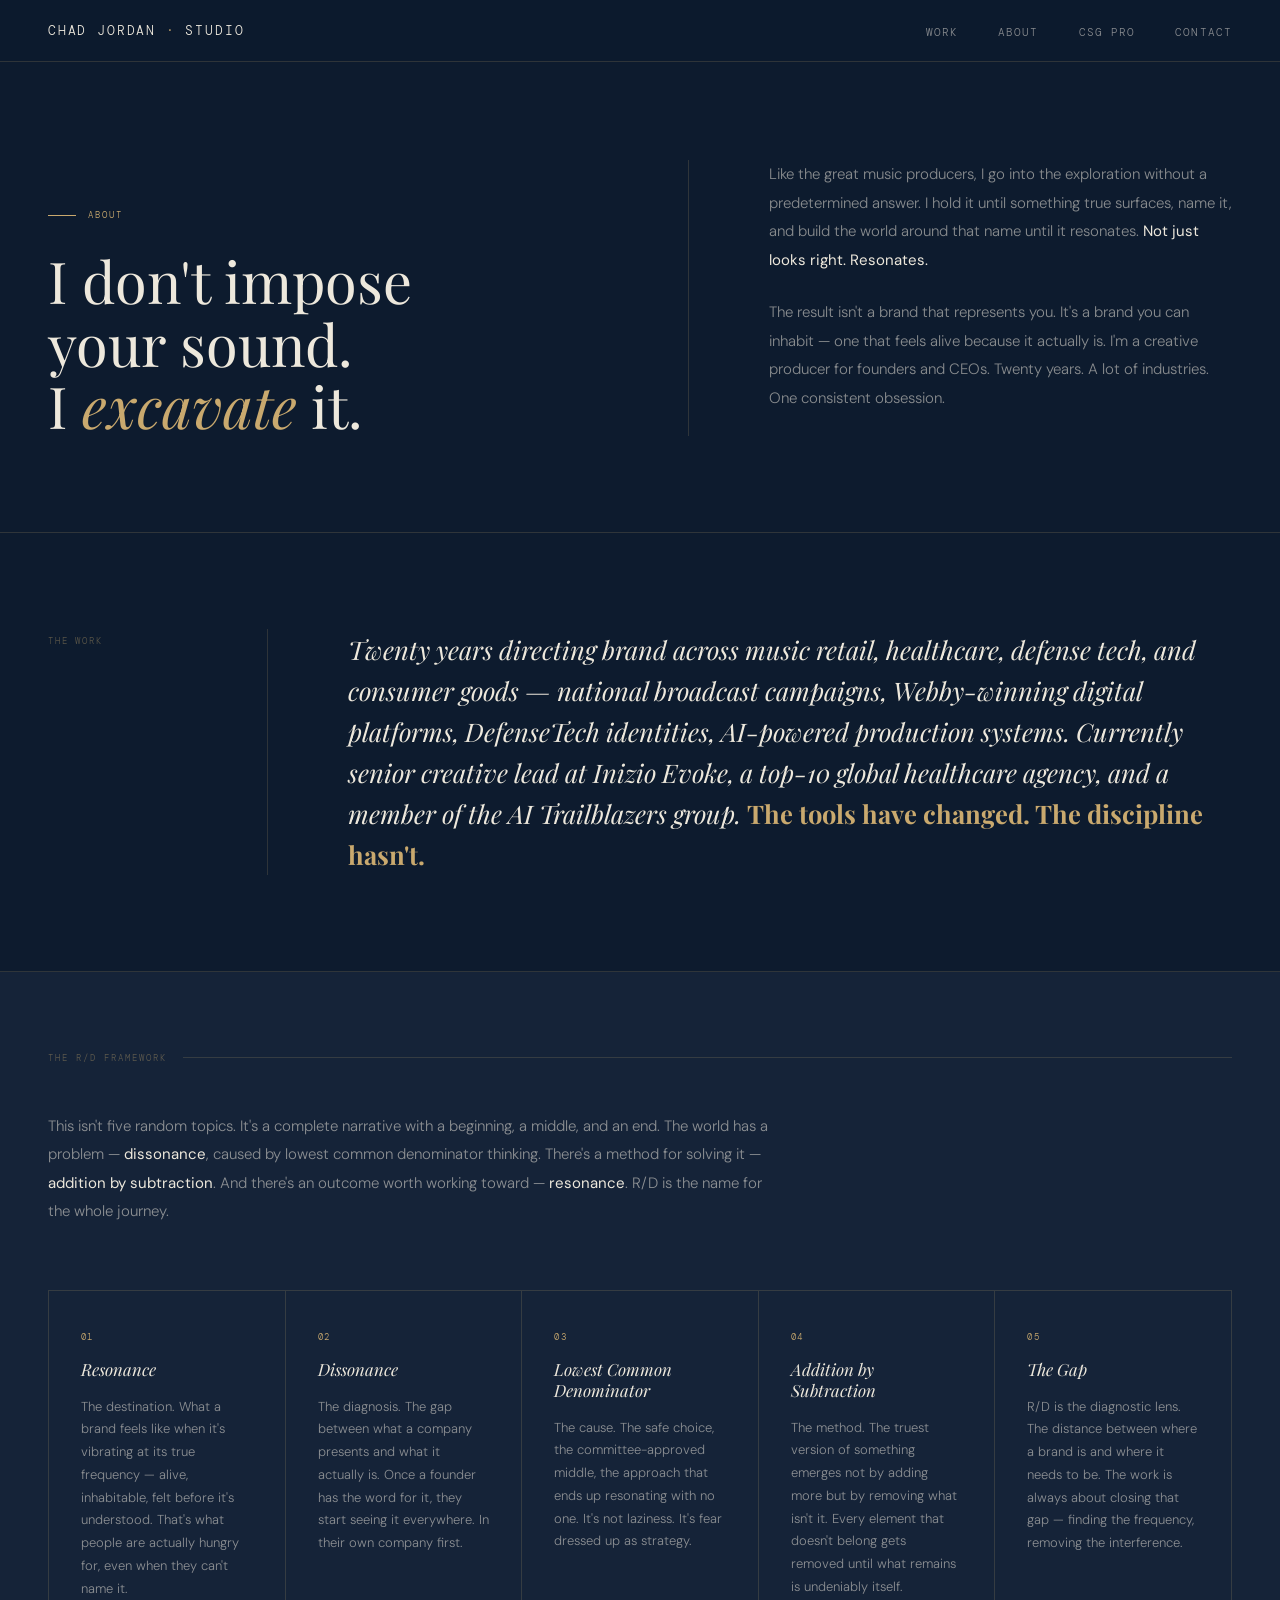
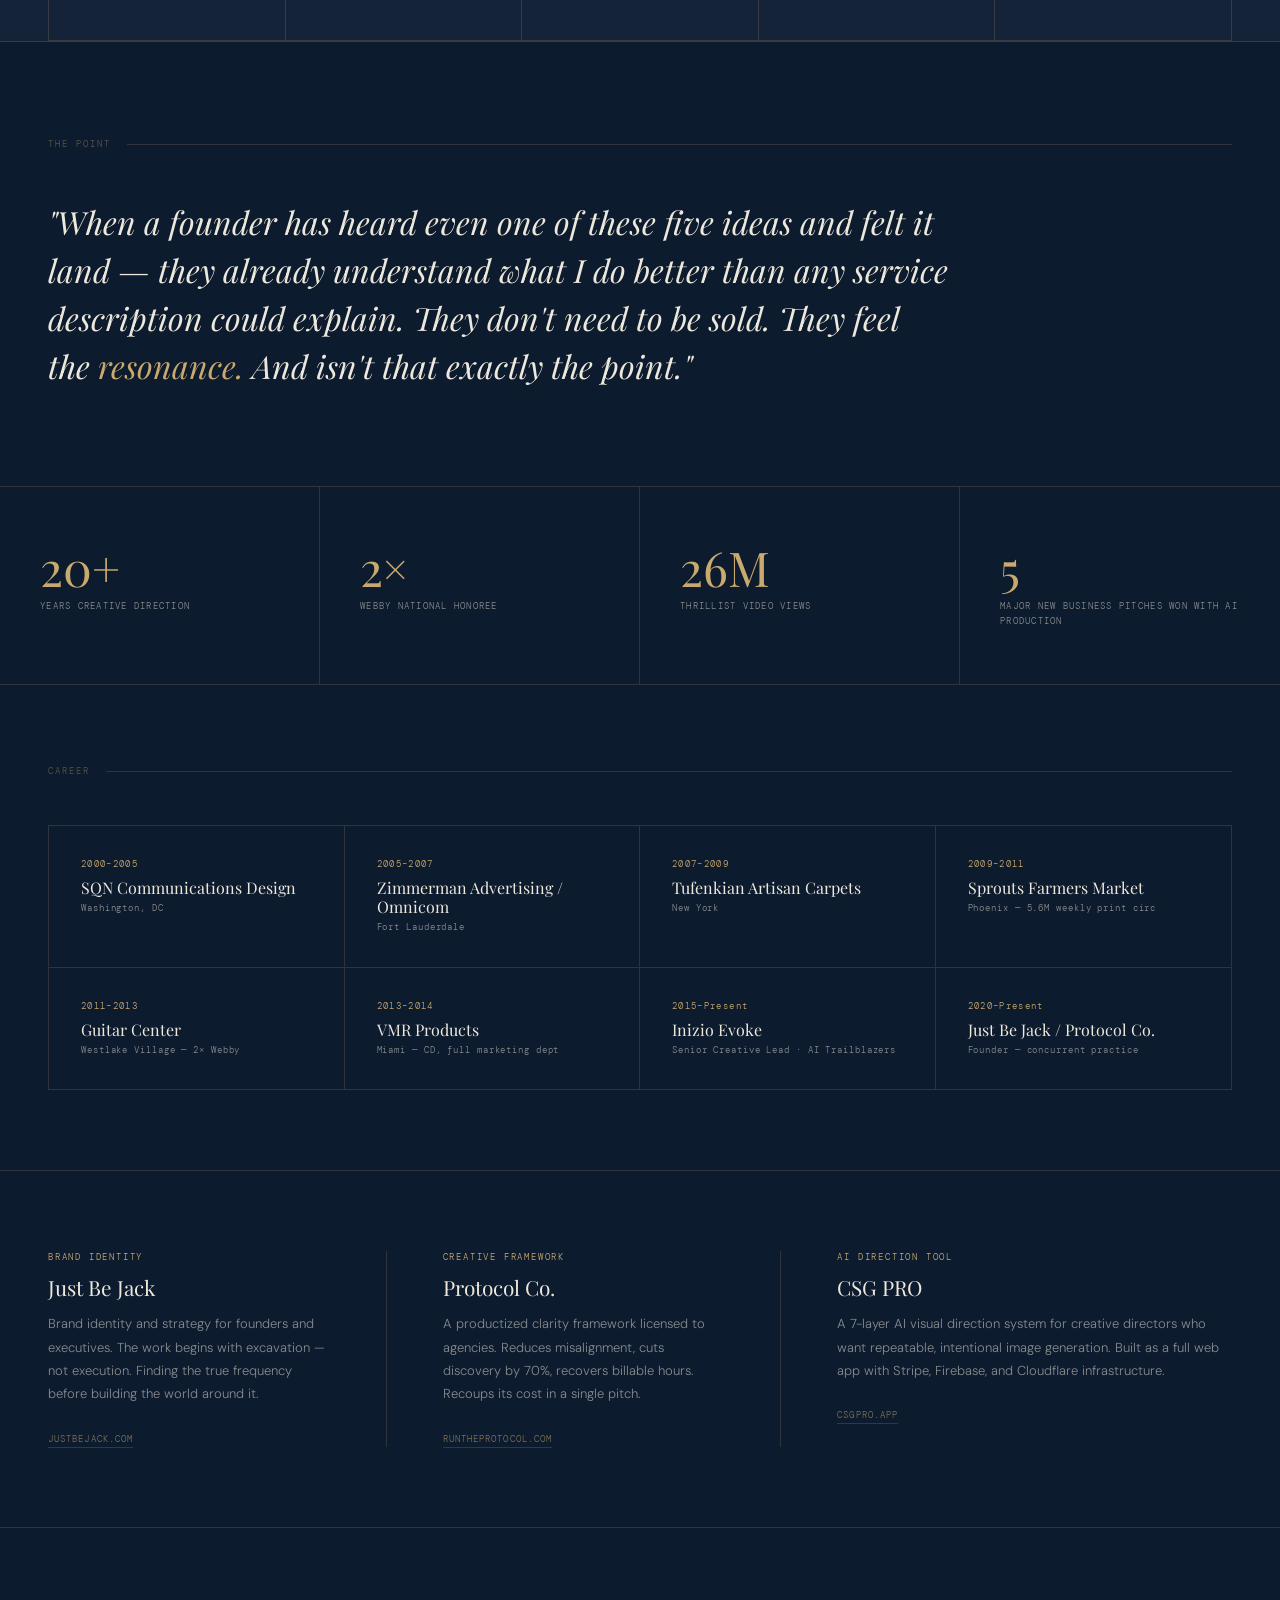
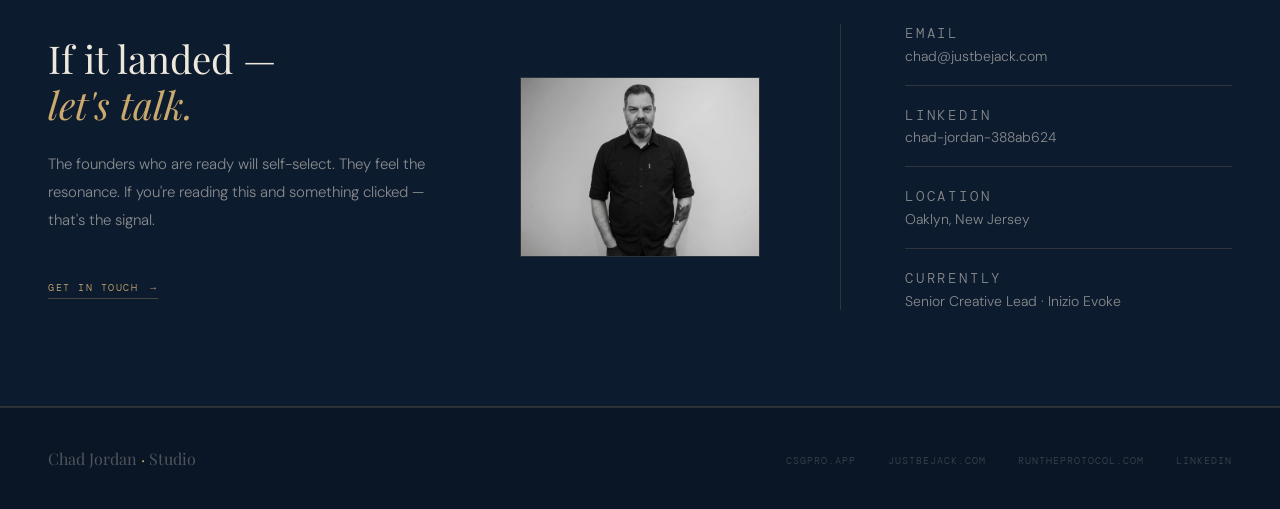
==== about.html @ 13cdea2d "Add portrait to About page contact section" ====
<!DOCTYPE html>
<html lang="en">
<head>
<meta charset="UTF-8">
<meta name="viewport" content="width=device-width, initial-scale=1.0">
<meta name="format-detection" content="telephone=no">
<title>About — Chad Jordan · Studio</title>
<meta name="description" content="Chad Jordan — Creative producer for founders and CEOs. The R/D Framework: Resonance, Dissonance, and the gap between what a brand is and how it shows up.">
<link rel="preconnect" href="https://fonts.googleapis.com">
<link href="https://fonts.googleapis.com/css2?family=Playfair+Display:ital,wght@0,400;0,700;1,400&family=DM+Mono:wght@300;400&family=DM+Sans:wght@300;400&display=swap" rel="stylesheet">
<link rel="stylesheet" href="style.css?v=6">
<style>

.ab-hero{padding:10rem 3rem 6rem;border-bottom:0.5px solid var(--gold-rule);display:grid;grid-template-columns:1fr 1fr;gap:6rem;align-items:end;}
.ab-hero-label{font-family:'DM Mono',monospace;font-size:9px;letter-spacing:0.22em;text-transform:uppercase;color:var(--gold);margin-bottom:1.75rem;display:flex;align-items:center;gap:0.75rem;}
.ab-hero-label::before{content:'';display:inline-block;width:28px;height:0.5px;background:var(--gold);}
.ab-hero h1{font-family:'Playfair Display',serif;font-size:clamp(2.6rem,4.5vw,4.5rem);font-weight:400;line-height:1.08;color:var(--white);}
.ab-hero h1 em{font-style:italic;color:var(--gold);}
.ab-hero-right{border-left:0.5px solid var(--gold-rule);padding-left:5rem;display:flex;flex-direction:column;justify-content:flex-end;}
.ab-hero-body{font-size:15px;line-height:1.9;color:var(--white-dim);margin-bottom:1.5rem;}
.ab-hero-body strong{color:var(--white);font-weight:400;}

.ab-producer{padding:6rem 3rem;border-bottom:0.5px solid var(--gold-rule);display:grid;grid-template-columns:220px 1fr;gap:5rem;align-items:start;}
.ab-producer-label{font-family:'DM Mono',monospace;font-size:9px;letter-spacing:0.2em;text-transform:uppercase;color:rgba(201,169,110,0.4);border-right:0.5px solid var(--gold-rule);padding-right:4rem;align-self:stretch;display:flex;align-items:flex-start;padding-top:0.4rem;}
.ab-producer-text{font-family:'Playfair Display',serif;font-size:clamp(1.3rem,2vw,1.75rem);font-weight:400;line-height:1.6;color:var(--white);font-style:italic;}
.ab-producer-text strong{font-style:normal;color:var(--gold);}

.ab-framework{padding:5rem 3rem 0;border-bottom:0.5px solid var(--gold-rule);background:var(--navy-mid);}
.ab-framework-header{display:flex;align-items:center;gap:1rem;margin-bottom:3rem;}
.ab-framework-label{font-family:'DM Mono',monospace;font-size:9px;letter-spacing:0.22em;text-transform:uppercase;color:rgba(201,169,110,0.4);}
.ab-framework-rule{flex:1;height:0.5px;background:var(--gold-rule);}
.ab-framework-intro{max-width:720px;margin-bottom:4rem;}
.ab-framework-intro p{font-size:15px;line-height:1.9;color:var(--white-dim);}
.ab-framework-intro p strong{color:var(--white);font-weight:400;}

.ab-pillars{display:grid;grid-template-columns:repeat(5,1fr);border-top:0.5px solid var(--gold-rule);border-left:0.5px solid var(--gold-rule);}
.ab-pillar{border-right:0.5px solid var(--gold-rule);border-bottom:0.5px solid var(--gold-rule);padding:2.5rem 2rem;}
.ab-pillar-num{font-family:'DM Mono',monospace;font-size:9px;letter-spacing:0.15em;color:var(--gold);margin-bottom:1rem;}
.ab-pillar-title{font-family:'Playfair Display',serif;font-size:1.05rem;font-weight:400;color:var(--white);line-height:1.25;margin-bottom:1rem;font-style:italic;}
.ab-pillar-body{font-size:13px;line-height:1.75;color:var(--white-dim);}

.ab-rd{padding:6rem 3rem;border-bottom:0.5px solid var(--gold-rule);}
.ab-rd-label{font-family:'DM Mono',monospace;font-size:9px;letter-spacing:0.22em;text-transform:uppercase;color:rgba(201,169,110,0.4);margin-bottom:3rem;display:flex;align-items:center;gap:1rem;}
.ab-rd-label::after{content:'';flex:1;height:0.5px;background:var(--gold-rule);}
.ab-rd-text{font-family:'Playfair Display',serif;font-size:clamp(1.5rem,2.5vw,2.2rem);font-weight:400;line-height:1.5;color:var(--white);max-width:900px;font-style:italic;}
.ab-rd-text em{color:var(--gold);}

.ab-numbers{display:grid;grid-template-columns:repeat(4,1fr);border-bottom:0.5px solid var(--gold-rule);}
.ab-number-item{padding:3.5rem 2.5rem;border-right:0.5px solid var(--gold-rule);}
.ab-number-item:last-child{border-right:none;}
.ab-number-num{font-family:'Playfair Display',serif;font-size:3rem;color:var(--gold);line-height:1;margin-bottom:0.5rem;}
.ab-number-label{font-family:'DM Mono',monospace;font-size:9px;letter-spacing:0.14em;text-transform:uppercase;color:var(--white-dim);line-height:1.6;}

.ab-career{padding:5rem 3rem;border-bottom:0.5px solid var(--gold-rule);}
.ab-career-label{font-family:'DM Mono',monospace;font-size:9px;letter-spacing:0.22em;text-transform:uppercase;color:rgba(201,169,110,0.4);margin-bottom:3rem;display:flex;align-items:center;gap:1rem;}
.ab-career-label::after{content:'';flex:1;height:0.5px;background:var(--gold-rule);}
.ab-entries{display:grid;grid-template-columns:repeat(4,1fr);border:0.5px solid var(--gold-rule);}
.ab-entry{padding:2rem;border-right:0.5px solid var(--gold-rule);border-bottom:0.5px solid var(--gold-rule);}
.ab-entry:nth-child(4n){border-right:none;}
.ab-entry:nth-last-child(-n+4){border-bottom:none;}
.ab-entry-year{font-family:'DM Mono',monospace;font-size:9px;letter-spacing:0.15em;color:var(--gold);margin-bottom:0.5rem;}
.ab-entry-company{font-family:'Playfair Display',serif;font-size:1rem;font-weight:400;color:var(--white);margin-bottom:0.3rem;line-height:1.2;}
.ab-entry-role{font-family:'DM Mono',monospace;font-size:9px;letter-spacing:0.1em;color:var(--white-dim);line-height:1.5;}

.ab-practice{padding:5rem 3rem;border-bottom:0.5px solid var(--gold-rule);display:grid;grid-template-columns:repeat(3,1fr);gap:0;}
.ab-practice-item{padding-right:3.5rem;border-right:0.5px solid var(--gold-rule);margin-right:3.5rem;}
.ab-practice-item:last-child{border-right:none;padding-right:0;margin-right:0;}
.ab-practice-eyebrow{font-family:'DM Mono',monospace;font-size:9px;letter-spacing:0.2em;text-transform:uppercase;color:var(--gold);margin-bottom:0.75rem;}
.ab-practice-name{font-family:'Playfair Display',serif;font-size:1.3rem;font-weight:400;color:var(--white);margin-bottom:0.75rem;line-height:1.2;}
.ab-practice-desc{font-size:13px;line-height:1.8;color:var(--white-dim);margin-bottom:1.25rem;}
.ab-practice-link{font-family:'DM Mono',monospace;font-size:9px;letter-spacing:0.12em;text-transform:uppercase;color:rgba(201,169,110,0.6);text-decoration:none;border-bottom:0.5px solid rgba(201,169,110,0.2);padding-bottom:2px;transition:color 0.2s,border-color 0.2s;}
.ab-practice-link:hover{color:var(--gold);border-color:var(--gold);}

.ab-contact{padding:6rem 3rem;border-bottom:0.5px solid var(--gold-rule);display:grid;grid-template-columns:1fr auto 1fr;gap:5rem;align-items:center;}
.ab-contact h2{font-family:'Playfair Display',serif;font-size:clamp(1.8rem,3vw,2.8rem);font-weight:400;color:var(--white);line-height:1.2;margin-bottom:1.5rem;}
.ab-contact h2 em{font-style:italic;color:var(--gold);}
.ab-contact p{font-size:15px;line-height:1.85;color:var(--white-dim);margin-bottom:2.5rem;}
.ab-portrait{width:240px;flex-shrink:0;}
.ab-portrait img{width:100%;display:block;filter:brightness(0.9) saturate(0.8);border:0.5px solid var(--gold-rule);}
.ab-contact-links{display:flex;flex-direction:column;gap:0;border-left:0.5px solid var(--gold-rule);padding-left:4rem;}
.ab-contact-row{display:flex;flex-direction:column;gap:0.3rem;padding:1.25rem 0;border-bottom:0.5px solid var(--gold-rule);}
.ab-contact-row:first-child{padding-top:0;}
.ab-contact-row:last-child{border-bottom:none;padding-bottom:0;}
.ab-contact-row-label{font-family:'DM Mono',monospace;font-size:9px;letter-spacing:0.2em;text-transform:uppercase;color:rgba(201,169,110,0.4);}
.ab-contact-row a,.ab-contact-row span{font-size:14px;color:var(--white-dim);text-decoration:none;transition:color 0.2s;}
.ab-contact-row a:hover{color:var(--gold);}

@media(max-width:900px){
  .ab-hero{grid-template-columns:1fr;gap:3rem;padding:8rem 1.5rem 4rem;}
  .ab-hero-right{border-left:none;padding-left:0;border-top:0.5px solid var(--gold-rule);padding-top:2.5rem;}
  .ab-producer{grid-template-columns:1fr;gap:2rem;padding:4rem 1.5rem;}
  .ab-producer-label{border-right:none;padding-right:0;align-self:auto;}
  .ab-framework{padding:4rem 1.5rem 0;}
  .ab-pillars{grid-template-columns:1fr 1fr;}
  .ab-pillar:nth-child(2n){border-right:none;}
  .ab-rd{padding:4rem 1.5rem;}
  .ab-numbers{grid-template-columns:1fr 1fr;}
  .ab-number-item:nth-child(2){border-right:none;}
  .ab-number-item{padding:2.5rem 1.5rem;}
  .ab-career{padding:4rem 1.5rem;}
  .ab-entries{grid-template-columns:1fr 1fr;}
  .ab-entry:nth-child(4n){border-right:0.5px solid var(--gold-rule);}
  .ab-entry:nth-child(2n){border-right:none;}
  .ab-entry:nth-last-child(-n+4){border-bottom:0.5px solid var(--gold-rule);}
  .ab-entry:nth-last-child(-n+2){border-bottom:none;}
  .ab-practice{grid-template-columns:1fr;padding:4rem 1.5rem;}
  .ab-practice-item{border-right:none;padding-right:0;margin-right:0;padding-bottom:2.5rem;margin-bottom:2.5rem;border-bottom:0.5px solid var(--gold-rule);}
  .ab-practice-item:last-child{border-bottom:none;padding-bottom:0;margin-bottom:0;}
  .ab-contact{grid-template-columns:1fr;gap:3rem;padding:4rem 1.5rem;}
  .ab-portrait{width:160px;margin:0 auto;}
  .ab-contact-links{border-left:none;padding-left:0;border-top:0.5px solid var(--gold-rule);padding-top:2rem;}
}

</style>
</head>
<body>

<nav>
  <a href="index.html" class="logo">Chad Jordan <span>·</span> Studio</a>
  <ul class="nav-links">
    <li><a href="index.html#work">Work</a></li>
    <li><a href="about.html">About</a></li>
    <li><a href="csgpro.html">CSG Pro</a></li>
    <li><a href="mailto:chad@justbejack.com">Contact</a></li>
  </ul>
  <button class="nav-toggle" id="nav-toggle" aria-label="Menu">
    <span></span><span></span><span></span>
  </button>
</nav>

<div class="nav-overlay" id="nav-overlay">
  <button class="nav-overlay-x" id="nav-overlay-x" aria-label="Close menu">✕</button>
  <ul class="nav-overlay-links">
    <li><a href="index.html#work">Work</a></li>
    <li><a href="about.html">About</a></li>
    <li><a href="csgpro.html">CSG Pro</a></li>
    <li><a href="mailto:chad@justbejack.com">Contact</a></li>
  </ul>
</div>

<!-- HERO -->
<section class="ab-hero reveal">
  <div>
    <div class="ab-hero-label">About</div>
    <h1>I don't impose<br>your sound.<br>I <em>excavate</em> it.</h1>
  </div>
  <div class="ab-hero-right">
    <p class="ab-hero-body">Like the great music producers, I go into the exploration without a predetermined answer. I hold it until something true surfaces, name it, and build the world around that name until it resonates. <strong>Not just looks right. Resonates.</strong></p>
    <p class="ab-hero-body">The result isn't a brand that represents you. It's a brand you can inhabit — one that feels alive because it actually is. I'm a creative producer for founders and CEOs. Twenty years. A lot of industries. One consistent obsession.</p>
  </div>
</section>

<!-- PRODUCER STATEMENT -->
<section class="ab-producer reveal">
  <div class="ab-producer-label">The Work</div>
  <p class="ab-producer-text">
    Twenty years directing brand across music retail, healthcare, defense tech, and consumer goods — national broadcast campaigns, Webby-winning digital platforms, DefenseTech identities, AI-powered production systems. Currently senior creative lead at Inizio Evoke, a top-10 global healthcare agency, and a member of the AI Trailblazers group. <strong>The tools have changed. The discipline hasn't.</strong>
  </p>
</section>

<!-- R/D FRAMEWORK -->
<section class="ab-framework reveal">
  <div class="ab-framework-header">
    <span class="ab-framework-label">The R/D Framework</span>
    <div class="ab-framework-rule"></div>
  </div>
  <div class="ab-framework-intro">
    <p>This isn't five random topics. It's a complete narrative with a beginning, a middle, and an end. The world has a problem — <strong>dissonance</strong>, caused by lowest common denominator thinking. There's a method for solving it — <strong>addition by subtraction</strong>. And there's an outcome worth working toward — <strong>resonance</strong>. R/D is the name for the whole journey.</p>
  </div>
  <div class="ab-pillars">
    <div class="ab-pillar">
      <div class="ab-pillar-num">01</div>
      <div class="ab-pillar-title">Resonance</div>
      <div class="ab-pillar-body">The destination. What a brand feels like when it's vibrating at its true frequency — alive, inhabitable, felt before it's understood. That's what people are actually hungry for, even when they can't name it.</div>
    </div>
    <div class="ab-pillar">
      <div class="ab-pillar-num">02</div>
      <div class="ab-pillar-title">Dissonance</div>
      <div class="ab-pillar-body">The diagnosis. The gap between what a company presents and what it actually is. Once a founder has the word for it, they start seeing it everywhere. In their own company first.</div>
    </div>
    <div class="ab-pillar">
      <div class="ab-pillar-num">03</div>
      <div class="ab-pillar-title">Lowest Common Denominator</div>
      <div class="ab-pillar-body">The cause. The safe choice, the committee-approved middle, the approach that ends up resonating with no one. It's not laziness. It's fear dressed up as strategy.</div>
    </div>
    <div class="ab-pillar">
      <div class="ab-pillar-num">04</div>
      <div class="ab-pillar-title">Addition by Subtraction</div>
      <div class="ab-pillar-body">The method. The truest version of something emerges not by adding more but by removing what isn't it. Every element that doesn't belong gets removed until what remains is undeniably itself.</div>
    </div>
    <div class="ab-pillar">
      <div class="ab-pillar-num">05</div>
      <div class="ab-pillar-title">The Gap</div>
      <div class="ab-pillar-body">R/D is the diagnostic lens. The distance between where a brand is and where it needs to be. The work is always about closing that gap — finding the frequency, removing the interference.</div>
    </div>
  </div>
</section>

<!-- R/D CLOSING STATEMENT -->
<section class="ab-rd reveal">
  <div class="ab-rd-label">The Point</div>
  <p class="ab-rd-text">"When a founder has heard even one of these five ideas and felt it land — they already understand what I do better than any service description could explain. They don't need to be sold. They feel the <em>resonance.</em> And isn't that exactly the point."</p>
</section>

<!-- NUMBERS -->
<div class="ab-numbers">
  <div class="ab-number-item reveal">
    <div class="ab-number-num">20+</div>
    <div class="ab-number-label">Years Creative Direction</div>
  </div>
  <div class="ab-number-item reveal">
    <div class="ab-number-num">2×</div>
    <div class="ab-number-label">Webby National Honoree</div>
  </div>
  <div class="ab-number-item reveal">
    <div class="ab-number-num">26M</div>
    <div class="ab-number-label">Thrillist Video Views</div>
  </div>
  <div class="ab-number-item reveal">
    <div class="ab-number-num">5</div>
    <div class="ab-number-label">Major New Business Pitches Won with AI Production</div>
  </div>
</div>

<!-- CAREER TIMELINE -->
<section class="ab-career reveal">
  <div class="ab-career-label">Career</div>
  <div class="ab-entries">
    <div class="ab-entry">
      <div class="ab-entry-year">2000–2005</div>
      <div class="ab-entry-company">SQN Communications Design</div>
      <div class="ab-entry-role">Washington, DC</div>
    </div>
    <div class="ab-entry">
      <div class="ab-entry-year">2005–2007</div>
      <div class="ab-entry-company">Zimmerman Advertising / Omnicom</div>
      <div class="ab-entry-role">Fort Lauderdale</div>
    </div>
    <div class="ab-entry">
      <div class="ab-entry-year">2007–2009</div>
      <div class="ab-entry-company">Tufenkian Artisan Carpets</div>
      <div class="ab-entry-role">New York</div>
    </div>
    <div class="ab-entry">
      <div class="ab-entry-year">2009–2011</div>
      <div class="ab-entry-company">Sprouts Farmers Market</div>
      <div class="ab-entry-role">Phoenix — 5.6M weekly print circ</div>
    </div>
    <div class="ab-entry">
      <div class="ab-entry-year">2011–2013</div>
      <div class="ab-entry-company">Guitar Center</div>
      <div class="ab-entry-role">Westlake Village — 2× Webby</div>
    </div>
    <div class="ab-entry">
      <div class="ab-entry-year">2013–2014</div>
      <div class="ab-entry-company">VMR Products</div>
      <div class="ab-entry-role">Miami — CD, full marketing dept</div>
    </div>
    <div class="ab-entry">
      <div class="ab-entry-year">2015–Present</div>
      <div class="ab-entry-company">Inizio Evoke</div>
      <div class="ab-entry-role">Senior Creative Lead · AI Trailblazers</div>
    </div>
    <div class="ab-entry">
      <div class="ab-entry-year">2020–Present</div>
      <div class="ab-entry-company">Just Be Jack / Protocol Co.</div>
      <div class="ab-entry-role">Founder — concurrent practice</div>
    </div>
  </div>
</section>

<!-- INDEPENDENT PRACTICE -->
<section class="ab-practice reveal">
  <div class="ab-practice-item">
    <div class="ab-practice-eyebrow">Brand Identity</div>
    <div class="ab-practice-name">Just Be Jack</div>
    <div class="ab-practice-desc">Brand identity and strategy for founders and executives. The work begins with excavation — not execution. Finding the true frequency before building the world around it.</div>
    <a href="https://justbejack.com" target="_blank" class="ab-practice-link">justbejack.com</a>
  </div>
  <div class="ab-practice-item">
    <div class="ab-practice-eyebrow">Creative Framework</div>
    <div class="ab-practice-name">Protocol Co.</div>
    <div class="ab-practice-desc">A productized clarity framework licensed to agencies. Reduces misalignment, cuts discovery by 70%, recovers billable hours. Recoups its cost in a single pitch.</div>
    <a href="https://runtheprotocol.com" target="_blank" class="ab-practice-link">runtheprotocol.com</a>
  </div>
  <div class="ab-practice-item">
    <div class="ab-practice-eyebrow">AI Direction Tool</div>
    <div class="ab-practice-name">CSG PRO</div>
    <div class="ab-practice-desc">A 7-layer AI visual direction system for creative directors who want repeatable, intentional image generation. Built as a full web app with Stripe, Firebase, and Cloudflare infrastructure.</div>
    <a href="https://csgpro.app" target="_blank" class="ab-practice-link">csgpro.app</a>
  </div>
</section>

<!-- CONTACT -->
<section class="ab-contact reveal">
  <div>
    <h2>If it landed —<br><em>let's talk.</em></h2>
    <p>The founders who are ready will self-select. They feel the resonance. If you're reading this and something clicked — that's the signal.</p>
    <a href="mailto:chad@justbejack.com" class="cta-link">Get in touch</a>
  </div>
  <div class="ab-portrait">
    <img src="images/chad_portrait.png" alt="Chad Jordan — Creative Director">
  </div>
  <div class="ab-contact-links">
    <div class="ab-contact-row">
      <span class="ab-contact-row-label">Email</span>
      <a href="mailto:chad@justbejack.com">chad@justbejack.com</a>
    </div>
    <div class="ab-contact-row">
      <span class="ab-contact-row-label">LinkedIn</span>
      <a href="https://linkedin.com/in/chad-jordan-388ab624" target="_blank">chad-jordan-388ab624</a>
    </div>
    <div class="ab-contact-row">
      <span class="ab-contact-row-label">Location</span>
      <span>Oaklyn, New Jersey</span>
    </div>
    <div class="ab-contact-row">
      <span class="ab-contact-row-label">Currently</span>
      <span>Senior Creative Lead · Inizio Evoke</span>
    </div>
  </div>
</section>

<footer>
  <span class="footer-name">Chad Jordan <span>·</span> Studio</span>
  <ul class="footer-links">
    <li><a href="https://csgpro.app" target="_blank">csgpro.app</a></li>
    <li><a href="https://justbejack.com" target="_blank">justbejack.com</a></li>
    <li><a href="https://runtheprotocol.com" target="_blank">runtheprotocol.com</a></li>
    <li><a href="https://linkedin.com/in/chad-jordan-388ab624" target="_blank">LinkedIn</a></li>
  </ul>
</footer>

<script>
const navToggle = document.getElementById("nav-toggle");
const navOverlay = document.getElementById("nav-overlay");
const navOverlayX = document.getElementById("nav-overlay-x");
function closeNav(){
  navToggle.classList.remove("open");
  navOverlay.classList.remove("open");
}
function openNav(){
  navToggle.classList.add("open");
  navOverlay.classList.add("open");
}
if(navToggle){
  navToggle.addEventListener("click", function(){
    navOverlay.classList.contains("open") ? closeNav() : openNav();
  });
}
if(navOverlayX){
  navOverlayX.addEventListener("click", closeNav);
}
if(navOverlay){
  navOverlay.querySelectorAll("a").forEach(function(link){
    link.addEventListener("click", closeNav);
  });
}
const observer = new IntersectionObserver((entries) => {
  entries.forEach(e => {
    if(e.isIntersecting){e.target.classList.add('visible');observer.unobserve(e.target);}
  });
},{threshold:0.08});
document.querySelectorAll('.reveal').forEach(el => observer.observe(el));
</script>
</body>
</html>
---- style.css ----
*{margin:0;padding:0;box-sizing:border-box;}

:root{
  --navy:#0d1b2e;
  --navy-mid:#152338;
  --navy-light:#1e2f45;
  --gold:#c9a96e;
  --gold-dim:rgba(201,169,110,0.4);
  --gold-rule:rgba(201,169,110,0.18);
  --white:#ede8dc;
  --white-dim:rgba(237,232,220,0.55);
  --white-faint:rgba(237,232,220,0.12);
}

html{scroll-behavior:smooth;}
body{
  background:var(--navy);
  color:var(--white);
  font-family:'DM Sans',sans-serif;
  font-weight:300;
  overflow-x:hidden;
}

/* NAV */
nav{
  position:fixed;
  top:0;left:0;right:0;
  z-index:150;
  display:flex;
  justify-content:space-between;
  align-items:center;
  padding:1.25rem 3rem;
  border-bottom:0.5px solid var(--gold-rule);
  background:rgba(13,27,46,0.96);
  backdrop-filter:blur(12px);
}
.logo{
  font-family:'DM Mono',monospace;
  font-size:13px;
  font-weight:300;
  letter-spacing:0.14em;
  text-transform:uppercase;
  color:var(--white);
  text-decoration:none;
}
.logo span{color:var(--gold);}
.nav-links{display:flex;gap:2.5rem;list-style:none;}
.nav-links a{
  font-family:'DM Mono',monospace;
  font-size:11px;
  letter-spacing:0.1em;
  text-transform:uppercase;
  color:var(--white-dim);
  text-decoration:none;
  transition:color 0.2s;
}
.nav-links a:hover{color:var(--gold);}

/* NAV OVERLAY — sits outside nav, full screen */
.nav-overlay{
  display:none;
  position:fixed;
  top:0;left:0;right:0;bottom:0;
  background:#0d1b2e;
  z-index:500;
  flex-direction:column;
  align-items:center;
  justify-content:center;
}
.nav-overlay.open{display:flex;}
.nav-overlay-links{
  list-style:none;
  display:flex;
  flex-direction:column;
  align-items:center;
  gap:2.5rem;
  padding:0;margin:0;
}
.nav-overlay-links a{
  font-family:'Playfair Display',serif;
  font-size:2.2rem;
  font-weight:400;
  color:var(--white);
  text-decoration:none;
  letter-spacing:0.02em;
  transition:color 0.2s;
}
.nav-overlay-links a:hover{color:var(--gold);}

/* HAMBURGER */
.nav-toggle{
  display:none;
  flex-direction:column;
  justify-content:center;
  gap:5px;
  background:none;
  border:none;
  cursor:pointer;
  padding:6px;
  z-index:600;
  position:relative;
}
.nav-toggle span{
  display:block;
  width:22px;
  height:1.5px;
  background:var(--white);
  transition:transform 0.3s ease,opacity 0.3s ease;
  border-radius:1px;
}
.nav-toggle.open span{background:var(--white);}
.nav-toggle.open span:nth-child(1){transform:translateY(6px) rotate(45deg);}
.nav-toggle.open span:nth-child(2){opacity:0;}
.nav-toggle.open span:nth-child(3){transform:translateY(-6px) rotate(-45deg);}

/* Close button inside overlay */
.nav-overlay-x{
  position:absolute;
  top:1.25rem;right:1.5rem;
  background:none;border:none;
  font-size:1.2rem;
  color:var(--white-dim);
  cursor:pointer;
  padding:8px;
  line-height:1;
  transition:color 0.2s;
}
.nav-overlay-x:hover{color:var(--gold);}

/* HERO */
.hero{
  position:relative;
  min-height:100vh;
  display:flex;
  flex-direction:column;
  justify-content:flex-end;
  border-bottom:0.5px solid var(--gold-rule);
  overflow:hidden;
}
.hero-image-wrap{
  position:absolute;
  inset:0;
  z-index:0;
}
.hero-image{
  width:100%;
  height:100%;
  object-fit:cover;
  object-position:center center;
  filter:brightness(0.45) saturate(0.8);
}
.hero-image-overlay{
  position:absolute;
  inset:0;
  background:linear-gradient(
    to bottom,
    rgba(13,27,46,0.3) 0%,
    rgba(13,27,46,0.1) 30%,
    rgba(13,27,46,0.6) 65%,
    rgba(13,27,46,0.97) 100%
  );
}
.hero-content{
  position:relative;
  z-index:1;
  padding:0 3rem 5rem;
  max-width:1000px;
}
.hero-label{
  font-family:'DM Mono',monospace;
  font-size:10px;
  letter-spacing:0.22em;
  text-transform:uppercase;
  color:var(--gold);
  margin-bottom:1.75rem;
  display:flex;
  align-items:center;
  gap:0.75rem;
  opacity:0;
  animation:fadeUp 0.8s ease 0.3s forwards;
}
.hero-label::before{
  content:'';
  display:inline-block;
  width:28px;
  height:0.5px;
  background:var(--gold);
}
.hero-headline{
  font-family:'Playfair Display',serif;
  font-size:clamp(2.6rem,4.5vw,4.5rem);
  font-weight:400;
  line-height:1.1;
  color:var(--white);
  margin-bottom:1.5rem;
  max-width:820px;
  opacity:0;
  animation:fadeUp 0.8s ease 0.5s forwards;
}
.hero-headline em{font-style:italic;color:var(--gold);}
.hero-body{
  font-size:15px;
  line-height:1.85;
  color:var(--white-dim);
  max-width:480px;
  margin-bottom:3rem;
  opacity:0;
  animation:fadeUp 0.8s ease 0.7s forwards;
}
.hero-meta{
  display:flex;
  gap:0;
  border-top:0.5px solid var(--gold-rule);
  padding-top:1.75rem;
  opacity:0;
  animation:fadeUp 0.8s ease 0.9s forwards;
}
.meta-item{
  display:flex;
  flex-direction:column;
  gap:0.4rem;
  padding-right:2.5rem;
  margin-right:2.5rem;
  border-right:0.5px solid var(--gold-rule);
}
.meta-item:last-child{border-right:none;margin-right:0;padding-right:0;}
.meta-label{
  font-family:'DM Mono',monospace;
  font-size:9px;
  letter-spacing:0.2em;
  text-transform:uppercase;
  color:rgba(201,169,110,0.5);
}
.meta-value{font-size:13px;color:var(--white-dim);}

/* SCROLL HINT */
.scroll-hint{
  position:absolute;
  bottom:2rem;
  right:3rem;
  z-index:1;
  font-family:'DM Mono',monospace;
  font-size:9px;
  letter-spacing:0.18em;
  text-transform:uppercase;
  color:rgba(201,169,110,0.35);
  display:flex;
  flex-direction:column;
  align-items:center;
  gap:0.5rem;
  animation:fadeUp 0.8s ease 1.2s both;
}
.scroll-hint::after{
  content:'';
  display:block;
  width:1px;
  height:36px;
  background:linear-gradient(to bottom, var(--gold-dim), transparent);
  animation:scrollLine 2s ease-in-out infinite;
}
@keyframes scrollLine{
  0%,100%{opacity:0.3;transform:scaleY(0.8);}
  50%{opacity:0.9;transform:scaleY(1);}
}

/* SECTION LABEL */
.section-label{
  font-family:'DM Mono',monospace;
  font-size:9px;
  letter-spacing:0.22em;
  text-transform:uppercase;
  color:rgba(201,169,110,0.4);
  padding:2.5rem 3rem 1.5rem;
  display:flex;
  align-items:center;
  gap:1rem;
  border-top:0.5px solid var(--gold-rule);
}
.section-label::after{
  content:'';
  flex:1;
  height:0.5px;
  background:var(--gold-rule);
}

/* CASE GRID */
.case-grid{
  display:grid;
  grid-template-columns:1fr 1fr;
  border-top:0.5px solid var(--gold-rule);
}
.case-item{
  border:0.5px solid var(--gold-rule);
  cursor:pointer;
  position:relative;
  overflow:hidden;
  aspect-ratio:16/10;
  background:var(--navy-mid);
  display:block;
  text-decoration:none;
}
.case-item.featured{
  grid-column:1/-1;
  aspect-ratio:21/9;
}
.case-bg{
  width:100%;
  height:100%;
  object-fit:cover;
  position:absolute;
  inset:0;
  filter:brightness(0.38) saturate(0.85);
  transition:filter 0.6s ease, transform 0.7s ease;
}
.case-item:hover .case-bg{
  filter:brightness(0.55) saturate(1);
  transform:scale(1.04);
}
.case-overlay{
  position:absolute;
  inset:0;
  padding:2.5rem;
  display:flex;
  flex-direction:column;
  justify-content:flex-end;
  background:linear-gradient(to top, rgba(13,27,46,0.95) 0%, rgba(13,27,46,0.15) 55%, transparent 100%);
}
.case-number{
  font-family:'DM Mono',monospace;
  font-size:10px;
  letter-spacing:0.15em;
  color:var(--gold);
  margin-bottom:0.6rem;
}
.case-title{
  font-family:'Playfair Display',serif;
  font-size:clamp(1.2rem,1.8vw,1.8rem);
  font-weight:400;
  color:var(--white);
  line-height:1.15;
  margin-bottom:0.5rem;
}
.case-sub{
  font-family:'DM Mono',monospace;
  font-size:10px;
  letter-spacing:0.1em;
  text-transform:uppercase;
  color:rgba(237,232,220,0.35);
  transition:color 0.3s;
}
.case-item:hover .case-sub{color:rgba(201,169,110,0.6);}
.case-tag{
  position:absolute;
  top:1.5rem;
  right:1.5rem;
  font-family:'DM Mono',monospace;
  font-size:9px;
  letter-spacing:0.12em;
  text-transform:uppercase;
  color:var(--gold);
  border:0.5px solid rgba(201,169,110,0.45);
  padding:5px 12px;
  background:rgba(13,27,46,0.75);
}

/* POV */
.pov-section{
  padding:6rem 3rem;
  border-top:0.5px solid var(--gold-rule);
  display:grid;
  grid-template-columns:220px 1fr;
  gap:4rem;
  align-items:center;
}
.pov-label{
  font-family:'DM Mono',monospace;
  font-size:9px;
  letter-spacing:0.2em;
  text-transform:uppercase;
  color:rgba(201,169,110,0.4);
  border-right:0.5px solid var(--gold-rule);
  padding-right:4rem;
  align-self:stretch;
  display:flex;
  align-items:center;
}
.pov-text{
  font-family:'Playfair Display',serif;
  font-size:clamp(1.5rem,2.2vw,2.1rem);
  font-weight:400;
  line-height:1.55;
  color:var(--white);
}
.pov-text em{font-style:italic;color:var(--gold);}

/* ABOUT */
.about-strip{
  padding:5rem 3rem;
  border-top:0.5px solid var(--gold-rule);
  display:grid;
  grid-template-columns:1fr 1fr;
  gap:5rem;
  background:var(--navy-mid);
}
.about-left h2{
  font-family:'Playfair Display',serif;
  font-size:clamp(1.8rem,2.5vw,2.5rem);
  font-weight:400;
  color:var(--white);
  line-height:1.2;
  margin-bottom:1.5rem;
}
.about-left h2 em{font-style:italic;color:var(--gold);}
.about-left p{
  font-size:15px;
  line-height:1.85;
  color:var(--white-dim);
  margin-bottom:1.5rem;
}
.about-left p:last-of-type{margin-bottom:2.5rem;}
.cta-link{
  font-family:'DM Mono',monospace;
  font-size:10px;
  letter-spacing:0.15em;
  text-transform:uppercase;
  color:var(--gold);
  text-decoration:none;
  display:inline-flex;
  align-items:center;
  gap:0.75rem;
  border-bottom:0.5px solid rgba(201,169,110,0.3);
  padding-bottom:0.25rem;
  transition:border-color 0.2s;
}
.cta-link:hover{border-color:var(--gold);}
.cta-link::after{content:'→';}
.awards-grid{
  display:grid;
  grid-template-columns:1fr 1fr;
  gap:1px;
  background:var(--gold-rule);
  align-self:start;
  border:0.5px solid var(--gold-rule);
}
.award-item{background:var(--navy-mid);padding:1.75rem;}
.award-num{
  font-family:'Playfair Display',serif;
  font-size:2.8rem;
  color:var(--gold);
  line-height:1;
  margin-bottom:0.4rem;
}
.award-label{
  font-family:'DM Mono',monospace;
  font-size:9px;
  letter-spacing:0.14em;
  text-transform:uppercase;
  color:var(--white-dim);
}

/* TOOLS */
.tools-section{
  padding:3rem;
  border-top:0.5px solid var(--gold-rule);
  display:flex;
  gap:0.6rem;
  flex-wrap:wrap;
}
.tool-pill{
  font-family:'DM Mono',monospace;
  font-size:9px;
  letter-spacing:0.12em;
  text-transform:uppercase;
  color:rgba(201,169,110,0.5);
  border:0.5px solid rgba(201,169,110,0.15);
  padding:6px 14px;
  background:rgba(201,169,110,0.03);
  transition:border-color 0.2s,color 0.2s;
  cursor:default;
}
.tool-pill:hover{border-color:rgba(201,169,110,0.4);color:var(--gold);}

/* FOOTER */
footer{
  padding:2.5rem 3rem;
  border-top:0.5px solid var(--gold-rule);
  display:flex;
  justify-content:space-between;
  align-items:center;
  background:#0a1525;
}
.footer-name{
  font-family:'Playfair Display',serif;
  font-size:1rem;
  color:rgba(237,232,220,0.3);
}
.footer-name span{color:var(--gold);}
.footer-links{display:flex;gap:2rem;list-style:none;}
.footer-links a{
  font-family:'DM Mono',monospace;
  font-size:10px;
  letter-spacing:0.1em;
  text-transform:uppercase;
  color:rgba(237,232,220,0.22);
  text-decoration:none;
  transition:color 0.2s;
}
.footer-links a:hover{color:var(--gold);}

/* ANIMATIONS */
@keyframes fadeUp{
  from{opacity:0;transform:translateY(24px);}
  to{opacity:1;transform:translateY(0);}
}
.reveal{
  opacity:0;
  transform:translateY(20px);
  transition:opacity 0.75s ease,transform 0.75s ease;
}
.reveal.visible{opacity:1;transform:none;}

/* RESPONSIVE */
@media(max-width:900px){
  nav{padding:1rem 1.5rem;}
  .nav-links{display:none;}
  .nav-toggle{display:flex;}
  .hero-content{padding:0 1.5rem 4rem;}
  .hero-headline{font-size:2.2rem;}
  .hero-meta{flex-direction:column;gap:1.5rem;}
  .meta-item{
    border-right:none;padding-right:0;
    border-bottom:0.5px solid var(--gold-rule);
    padding-bottom:1.5rem;
  }
  .meta-item:last-child{border-bottom:none;padding-bottom:0;}
  .scroll-hint{right:1.5rem;}
  .case-grid{grid-template-columns:1fr;}
  .case-item.featured{grid-column:1;aspect-ratio:16/9;}
  .pov-section{grid-template-columns:1fr;gap:1.5rem;padding:4rem 1.5rem;}
  .pov-label{border-right:none;padding-right:0;align-self:auto;}
  .about-strip{grid-template-columns:1fr;gap:3rem;padding:4rem 1.5rem;}
  .section-label{padding:2rem 1.5rem 1.25rem;}
  .tools-section{padding:2rem 1.5rem;}
  footer{flex-direction:column;gap:1.5rem;padding:2rem 1.5rem;text-align:center;}
  .footer-links{flex-wrap:wrap;justify-content:center;}
}
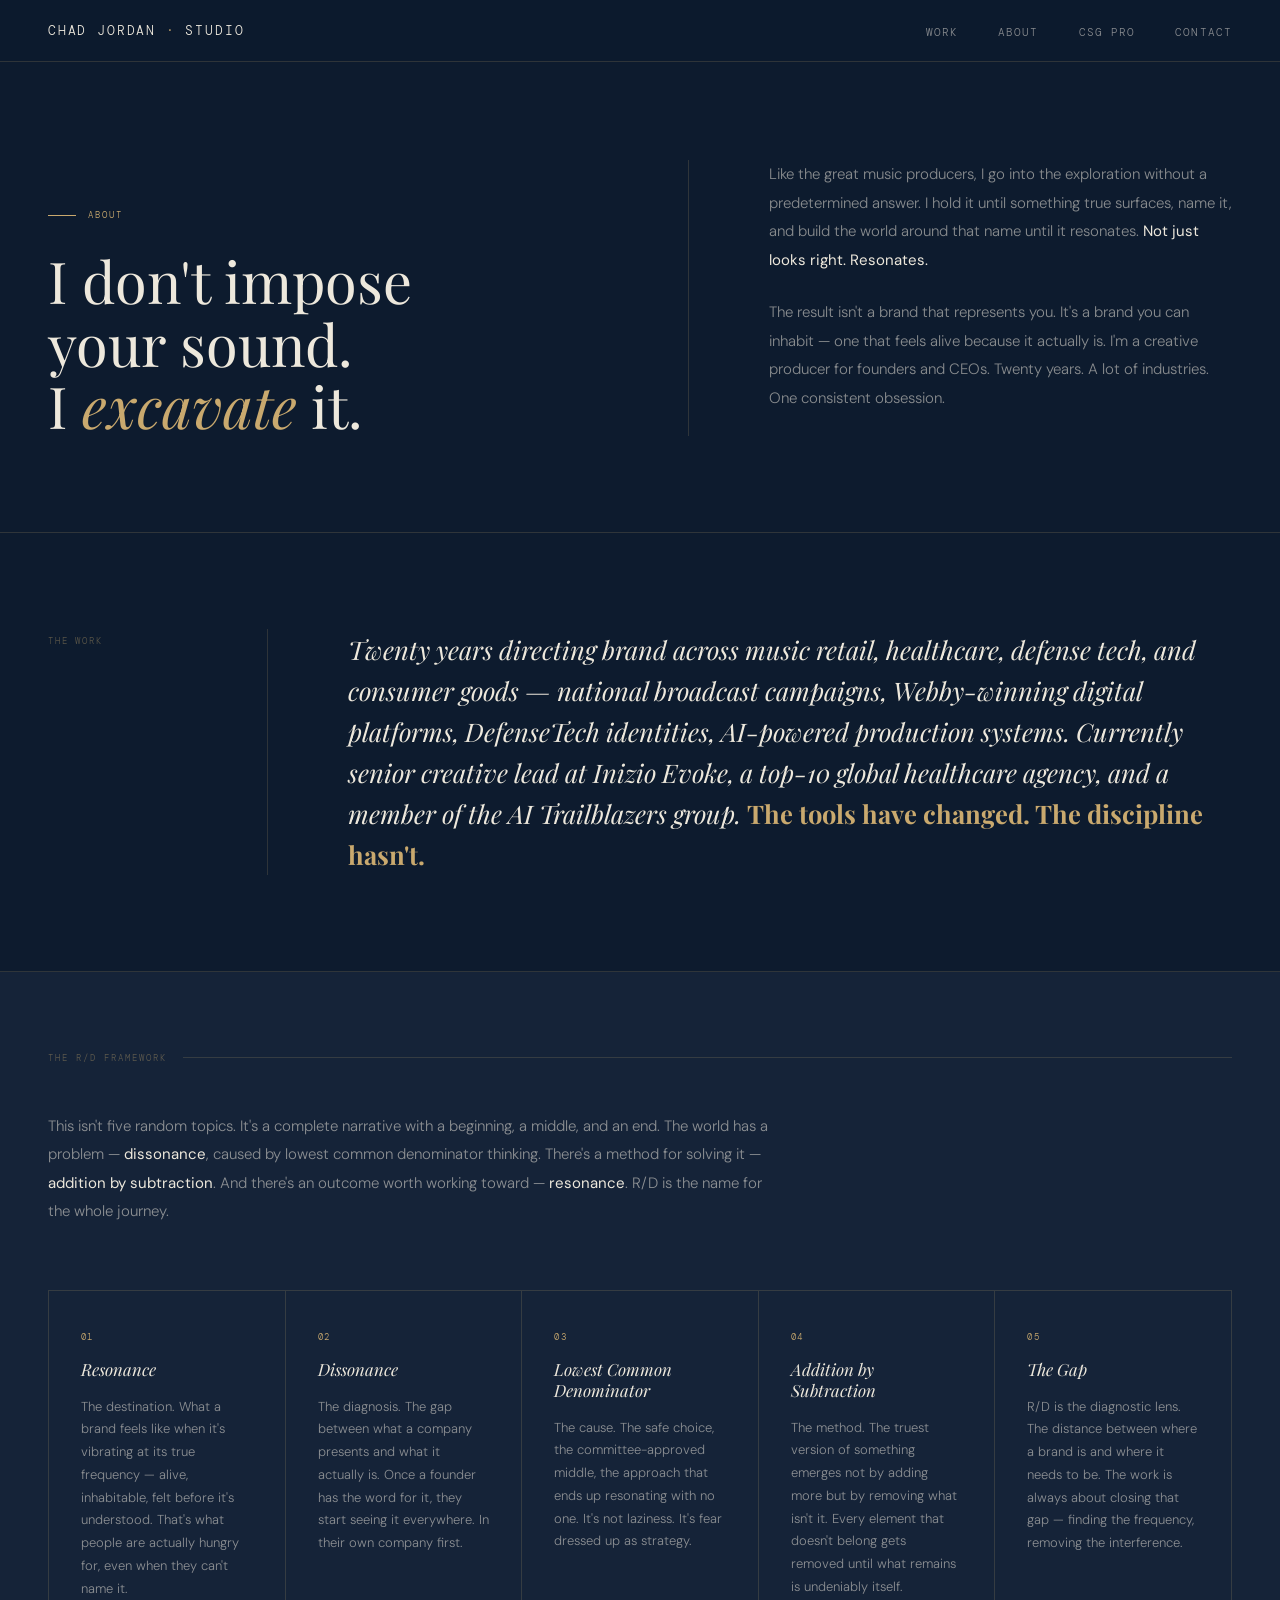
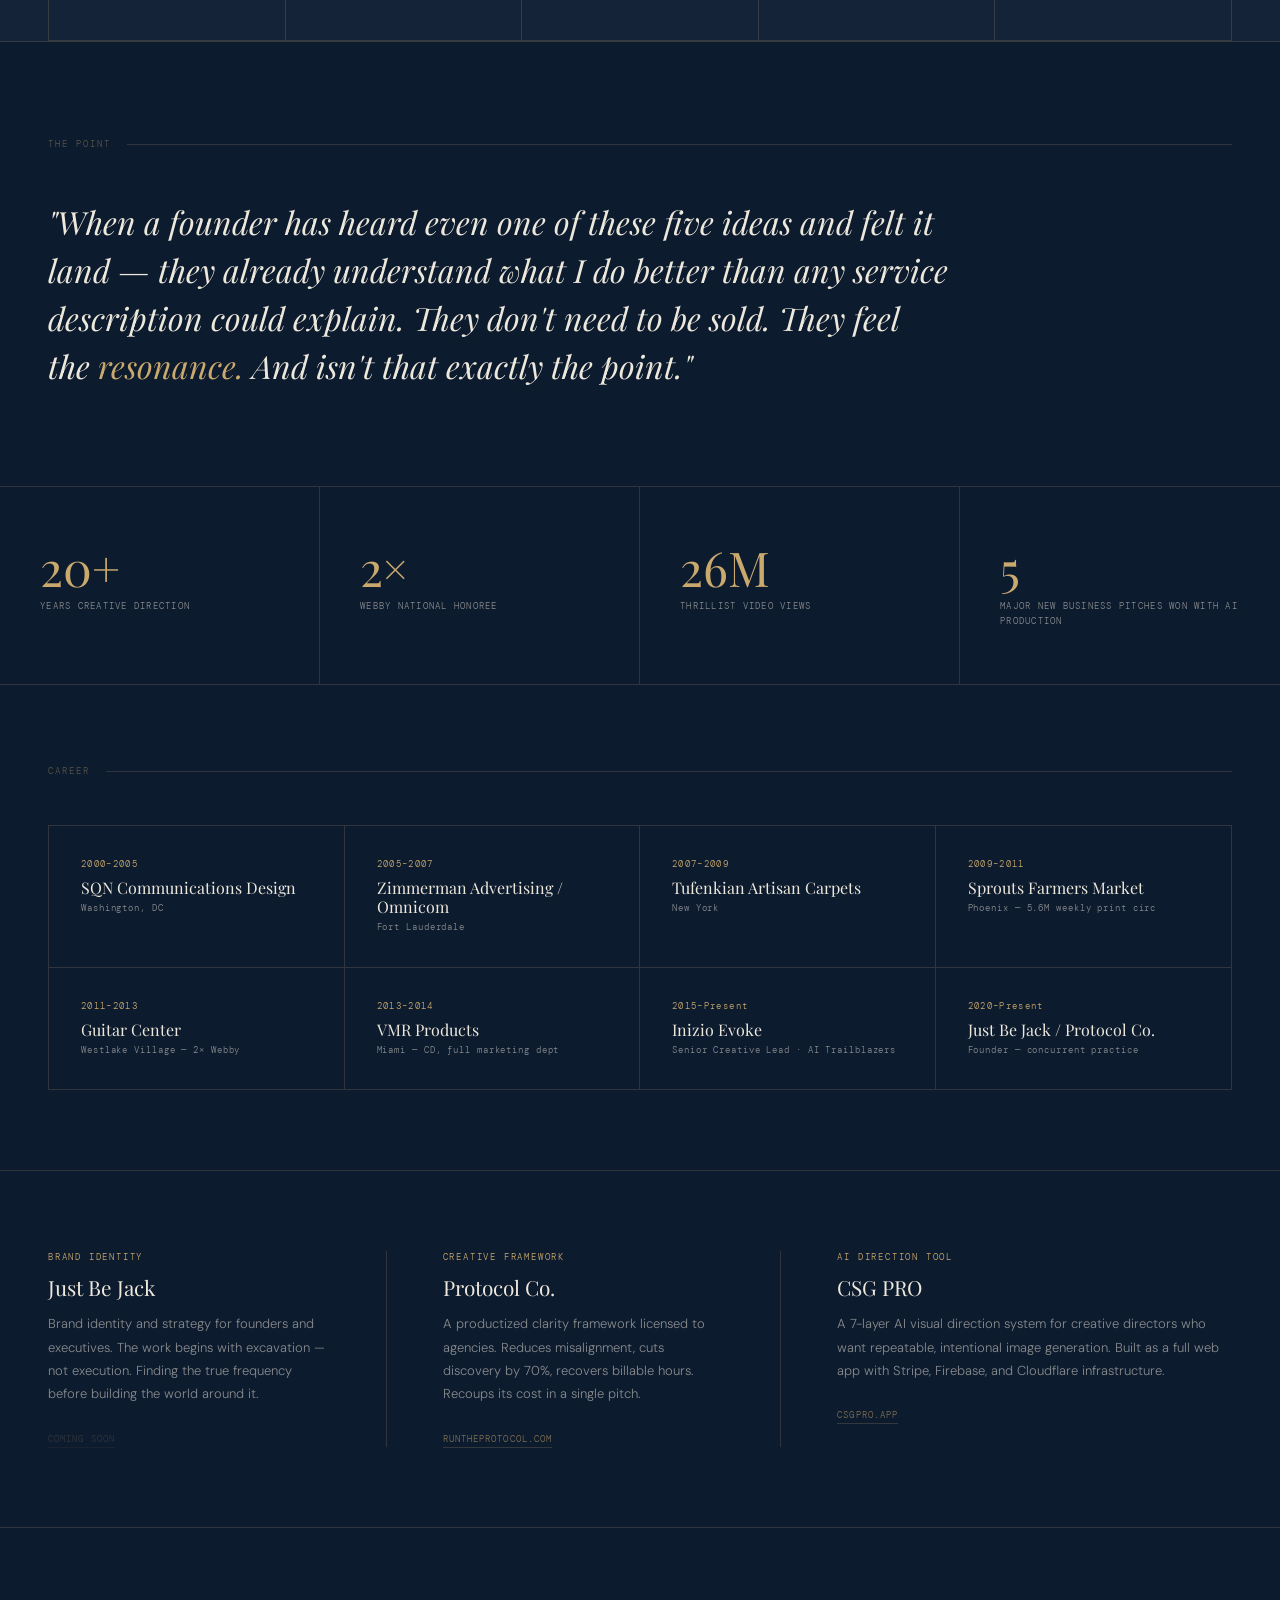
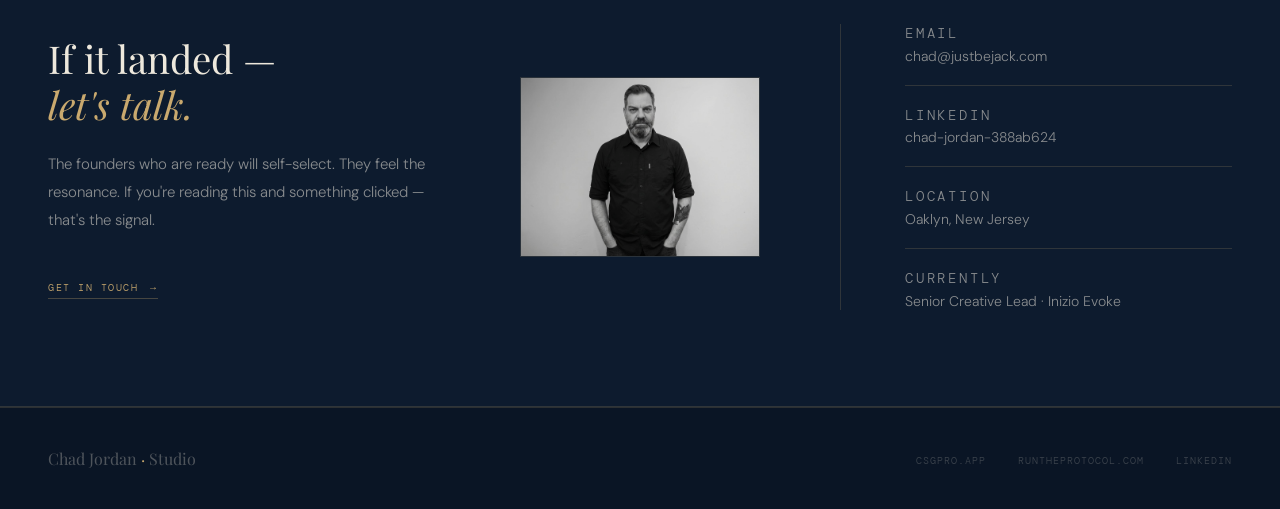
==== commit ddb2d02d: "Remove Just Be Jack links - coming soon" ====
--- a/about.html
+++ b/about.html
@@ -275,7 +275,7 @@
     <div class="ab-practice-eyebrow">Brand Identity</div>
     <div class="ab-practice-name">Just Be Jack</div>
     <div class="ab-practice-desc">Brand identity and strategy for founders and executives. The work begins with excavation — not execution. Finding the true frequency before building the world around it.</div>
-    <a href="https://justbejack.com" target="_blank" class="ab-practice-link">justbejack.com</a>
+    <span class="ab-practice-link" style="opacity:0.3;cursor:default;">Coming soon</span>
   </div>
   <div class="ab-practice-item">
     <div class="ab-practice-eyebrow">Creative Framework</div>
@@ -325,7 +325,6 @@
   <span class="footer-name">Chad Jordan <span>·</span> Studio</span>
   <ul class="footer-links">
     <li><a href="https://csgpro.app" target="_blank">csgpro.app</a></li>
-    <li><a href="https://justbejack.com" target="_blank">justbejack.com</a></li>
     <li><a href="https://runtheprotocol.com" target="_blank">runtheprotocol.com</a></li>
     <li><a href="https://linkedin.com/in/chad-jordan-388ab624" target="_blank">LinkedIn</a></li>
   </ul>
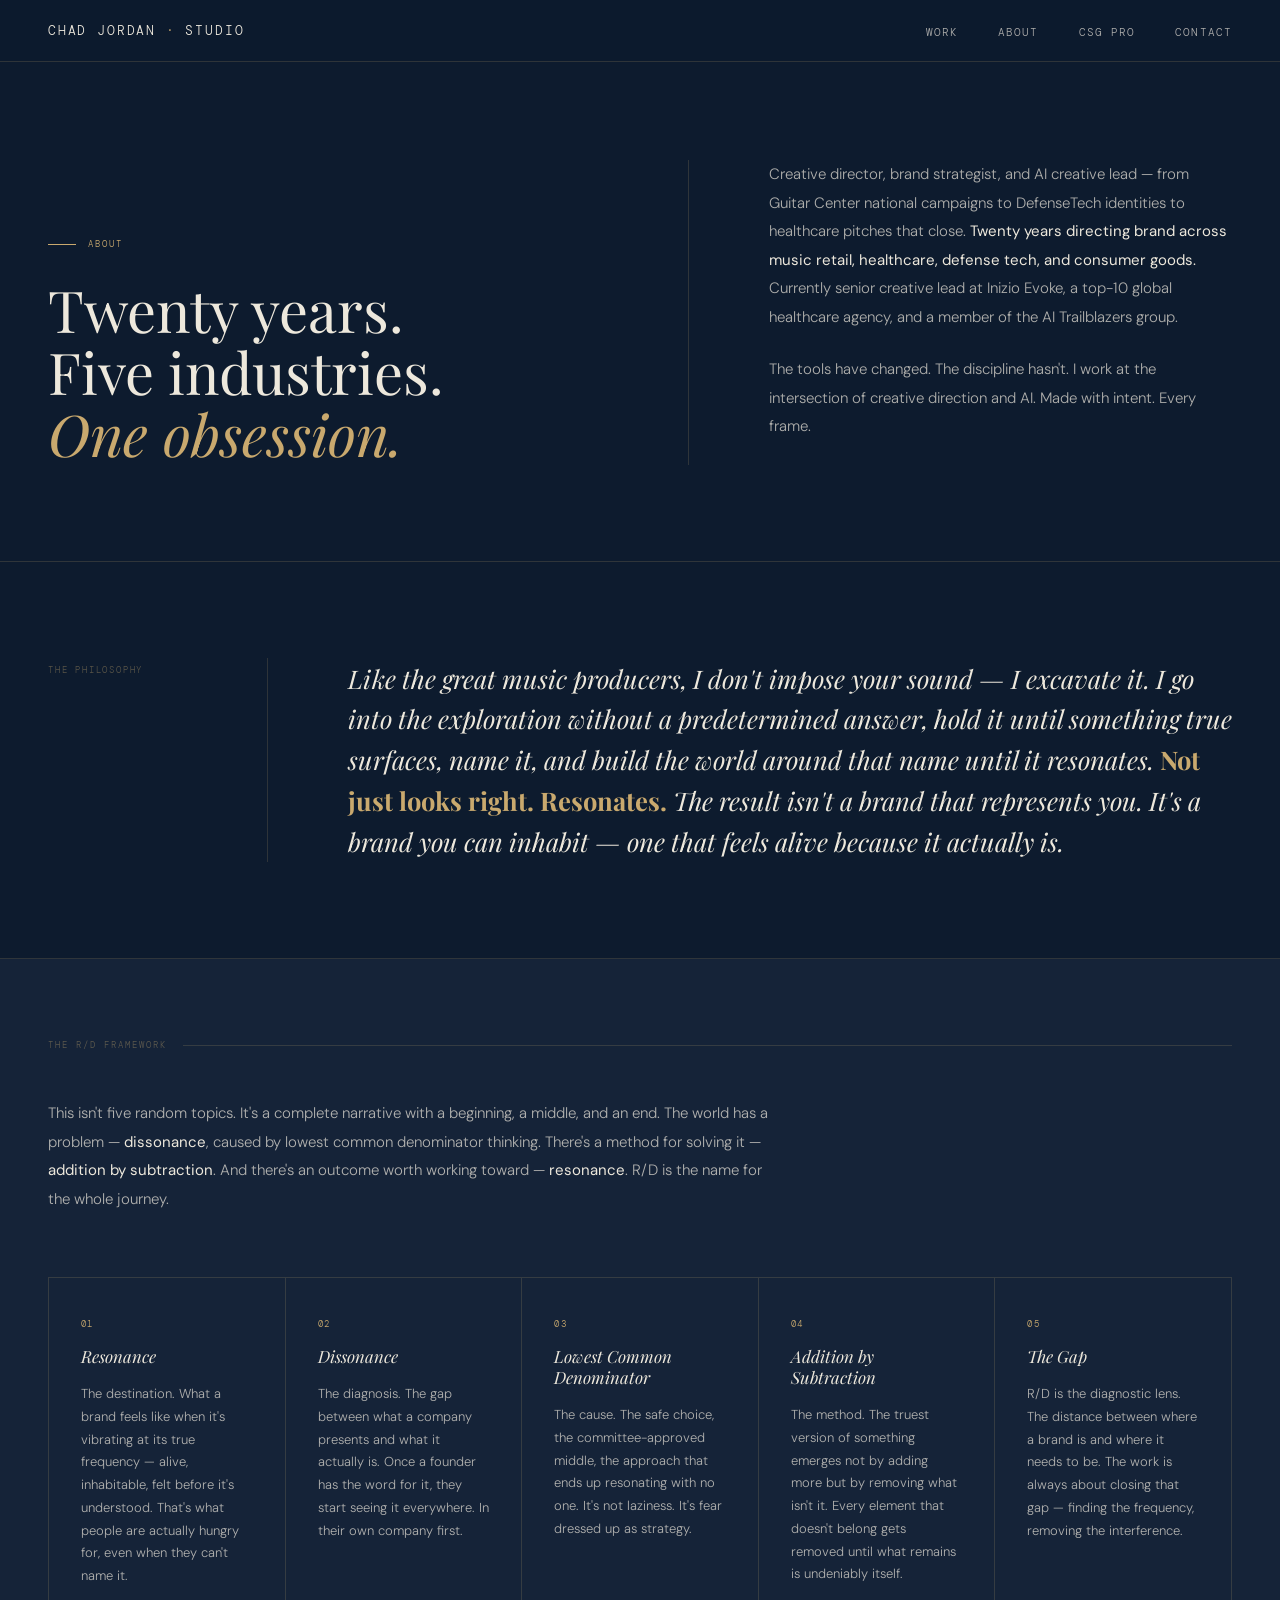
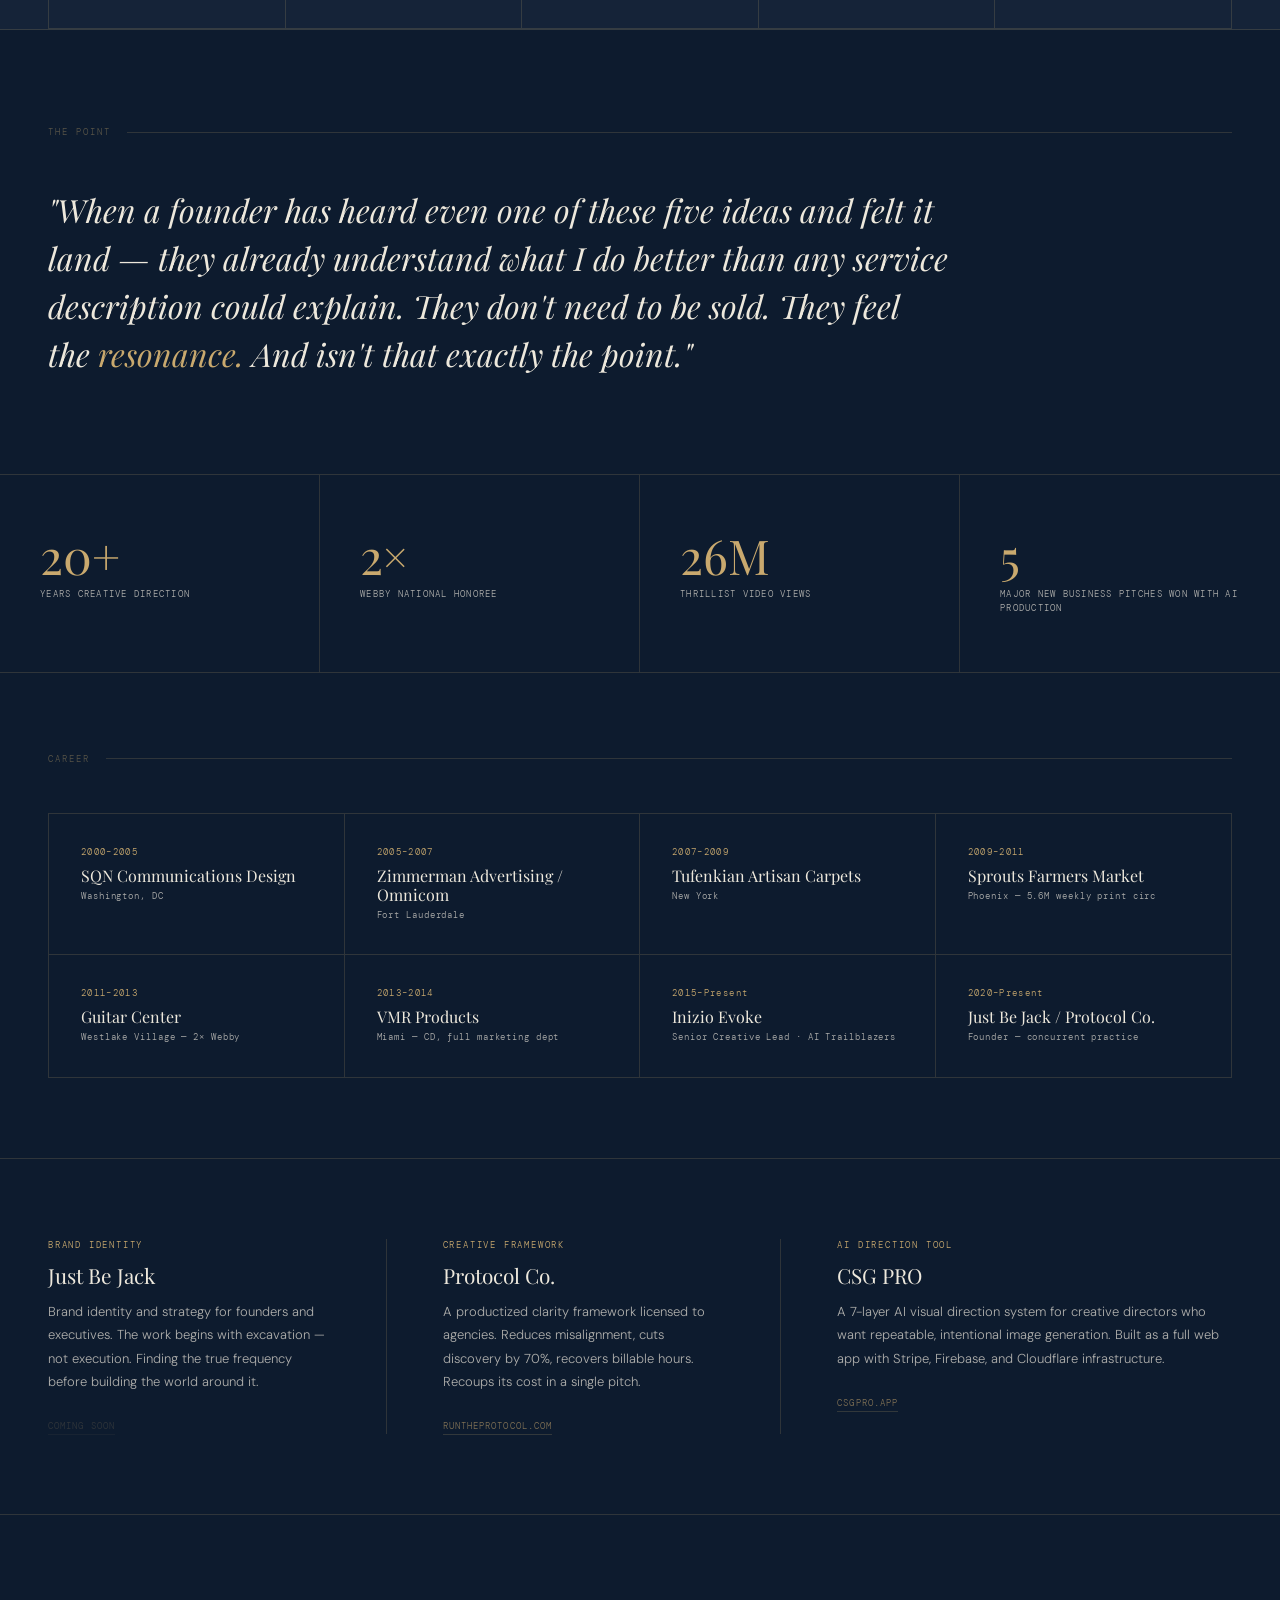
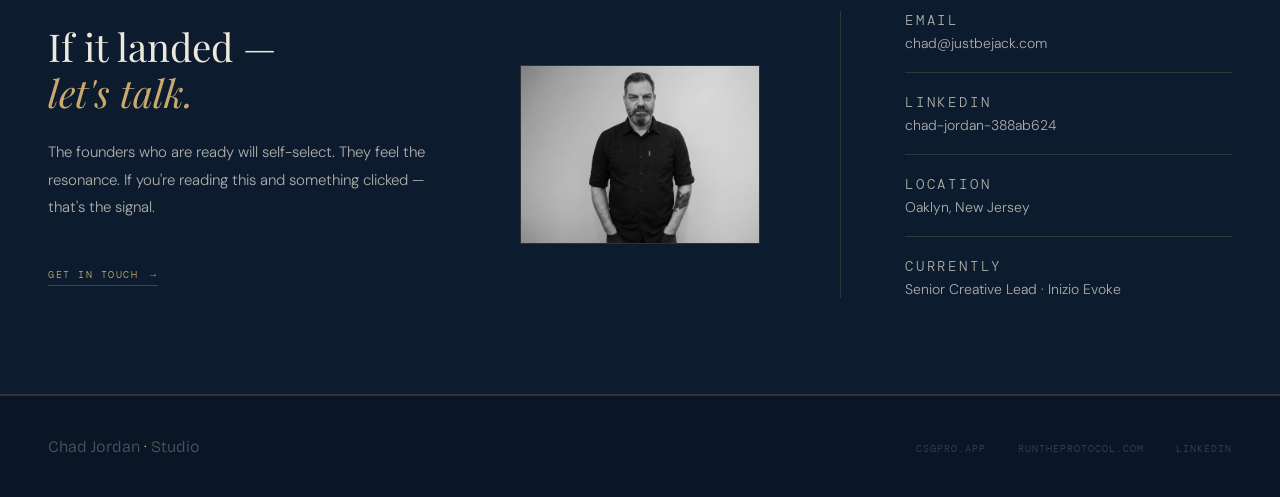
==== commit c3181dd3: "Bricolage Grotesque font, restructure About page hero" ====
--- a/about.html
+++ b/about.html
@@ -7,8 +7,8 @@
 <title>About — Chad Jordan · Studio</title>
 <meta name="description" content="Chad Jordan — Creative producer for founders and CEOs. The R/D Framework: Resonance, Dissonance, and the gap between what a brand is and how it shows up.">
 <link rel="preconnect" href="https://fonts.googleapis.com">
-<link href="https://fonts.googleapis.com/css2?family=Playfair+Display:ital,wght@0,400;0,700;1,400&family=DM+Mono:wght@300;400&family=DM+Sans:wght@300;400&display=swap" rel="stylesheet">
-<link rel="stylesheet" href="style.css?v=6">
+<link href="https://fonts.googleapis.com/css2?family=Bricolage+Grotesque:opsz,wght@12..96,300;12..96,400;12..96,500;12..96,600;12..96,700;12..96,800&family=Playfair+Display:ital,wght@1,400;1,600&family=DM+Mono:wght@300;400&family=DM+Sans:wght@300;400&display=swap" rel="stylesheet">
+<link rel="stylesheet" href="style.css?v=8">
 <style>
 
 .ab-hero{padding:10rem 3rem 6rem;border-bottom:0.5px solid var(--gold-rule);display:grid;grid-template-columns:1fr 1fr;gap:6rem;align-items:end;}
@@ -142,19 +142,19 @@
 <section class="ab-hero reveal">
   <div>
     <div class="ab-hero-label">About</div>
-    <h1>I don't impose<br>your sound.<br>I <em>excavate</em> it.</h1>
+    <h1>Twenty years.<br>Five industries.<br><em>One obsession.</em></h1>
   </div>
   <div class="ab-hero-right">
-    <p class="ab-hero-body">Like the great music producers, I go into the exploration without a predetermined answer. I hold it until something true surfaces, name it, and build the world around that name until it resonates. <strong>Not just looks right. Resonates.</strong></p>
-    <p class="ab-hero-body">The result isn't a brand that represents you. It's a brand you can inhabit — one that feels alive because it actually is. I'm a creative producer for founders and CEOs. Twenty years. A lot of industries. One consistent obsession.</p>
+    <p class="ab-hero-body">Creative director, brand strategist, and AI creative lead — from Guitar Center national campaigns to DefenseTech identities to healthcare pitches that close. <strong>Twenty years directing brand across music retail, healthcare, defense tech, and consumer goods.</strong> Currently senior creative lead at Inizio Evoke, a top-10 global healthcare agency, and a member of the AI Trailblazers group.</p>
+    <p class="ab-hero-body">The tools have changed. The discipline hasn't. I work at the intersection of creative direction and AI. Made with intent. Every frame.</p>
   </div>
 </section>
 
 <!-- PRODUCER STATEMENT -->
 <section class="ab-producer reveal">
-  <div class="ab-producer-label">The Work</div>
+  <div class="ab-producer-label">The Philosophy</div>
   <p class="ab-producer-text">
-    Twenty years directing brand across music retail, healthcare, defense tech, and consumer goods — national broadcast campaigns, Webby-winning digital platforms, DefenseTech identities, AI-powered production systems. Currently senior creative lead at Inizio Evoke, a top-10 global healthcare agency, and a member of the AI Trailblazers group. <strong>The tools have changed. The discipline hasn't.</strong>
+    Like the great music producers, I don't impose your sound — I excavate it. I go into the exploration without a predetermined answer, hold it until something true surfaces, name it, and build the world around that name until it resonates. <strong>Not just looks right. Resonates.</strong> The result isn't a brand that represents you. It's a brand you can inhabit — one that feels alive because it actually is.
   </p>
 </section>
 
--- a/style.css
+++ b/style.css
@@ -8,7 +8,7 @@
   --gold-dim:rgba(201,169,110,0.4);
   --gold-rule:rgba(201,169,110,0.18);
   --white:#ede8dc;
-  --white-dim:rgba(237,232,220,0.55);
+  --white-dim:rgba(237,232,220,0.72);
   --white-faint:rgba(237,232,220,0.12);
 }
 
@@ -77,7 +77,7 @@
   padding:0;margin:0;
 }
 .nav-overlay-links a{
-  font-family:'Playfair Display',serif;
+  font-family:'Bricolage Grotesque',sans-serif;
   font-size:2.2rem;
   font-weight:400;
   color:var(--white);
@@ -187,7 +187,7 @@
   background:var(--gold);
 }
 .hero-headline{
-  font-family:'Playfair Display',serif;
+  font-family:'Bricolage Grotesque',sans-serif;
   font-size:clamp(2.6rem,4.5vw,4.5rem);
   font-weight:400;
   line-height:1.1;
@@ -309,11 +309,11 @@
   object-fit:cover;
   position:absolute;
   inset:0;
-  filter:brightness(0.38) saturate(0.85);
+  filter:brightness(0.55) saturate(0.95);
   transition:filter 0.6s ease, transform 0.7s ease;
 }
 .case-item:hover .case-bg{
-  filter:brightness(0.55) saturate(1);
+  filter:brightness(0.7) saturate(1);
   transform:scale(1.04);
 }
 .case-overlay{
@@ -323,7 +323,7 @@
   display:flex;
   flex-direction:column;
   justify-content:flex-end;
-  background:linear-gradient(to top, rgba(13,27,46,0.95) 0%, rgba(13,27,46,0.15) 55%, transparent 100%);
+  background:linear-gradient(to top, rgba(13,27,46,0.88) 0%, rgba(13,27,46,0.08) 50%, transparent 100%);
 }
 .case-number{
   font-family:'DM Mono',monospace;
@@ -333,7 +333,7 @@
   margin-bottom:0.6rem;
 }
 .case-title{
-  font-family:'Playfair Display',serif;
+  font-family:'Bricolage Grotesque',sans-serif;
   font-size:clamp(1.2rem,1.8vw,1.8rem);
   font-weight:400;
   color:var(--white);
@@ -385,7 +385,7 @@
   align-items:center;
 }
 .pov-text{
-  font-family:'Playfair Display',serif;
+  font-family:'Bricolage Grotesque',sans-serif;
   font-size:clamp(1.5rem,2.2vw,2.1rem);
   font-weight:400;
   line-height:1.55;
@@ -403,7 +403,7 @@
   background:var(--navy-mid);
 }
 .about-left h2{
-  font-family:'Playfair Display',serif;
+  font-family:'Bricolage Grotesque',sans-serif;
   font-size:clamp(1.8rem,2.5vw,2.5rem);
   font-weight:400;
   color:var(--white);
@@ -444,7 +444,7 @@
 }
 .award-item{background:var(--navy-mid);padding:1.75rem;}
 .award-num{
-  font-family:'Playfair Display',serif;
+  font-family:'Bricolage Grotesque',sans-serif;
   font-size:2.8rem;
   color:var(--gold);
   line-height:1;
@@ -490,7 +490,7 @@
   background:#0a1525;
 }
 .footer-name{
-  font-family:'Playfair Display',serif;
+  font-family:'Bricolage Grotesque',sans-serif;
   font-size:1rem;
   color:rgba(237,232,220,0.3);
 }
@@ -518,6 +518,22 @@
   transition:opacity 0.75s ease,transform 0.75s ease;
 }
 .reveal.visible{opacity:1;transform:none;}
+
+
+/* Italic accents stay as Playfair for contrast */
+.hero-headline em,
+.cs-title em,
+.ab-hero h1 em,
+.ab-producer-text,
+.ab-rd-text,
+.cs-insight-text,
+.cs-brief-left h2 em,
+.cs-detail-headline,
+.rg-insight-text,
+.rg-pull-quote p,
+.pull-quote p{
+  font-family:'Playfair Display',serif;
+}
 
 /* RESPONSIVE */
 @media(max-width:900px){
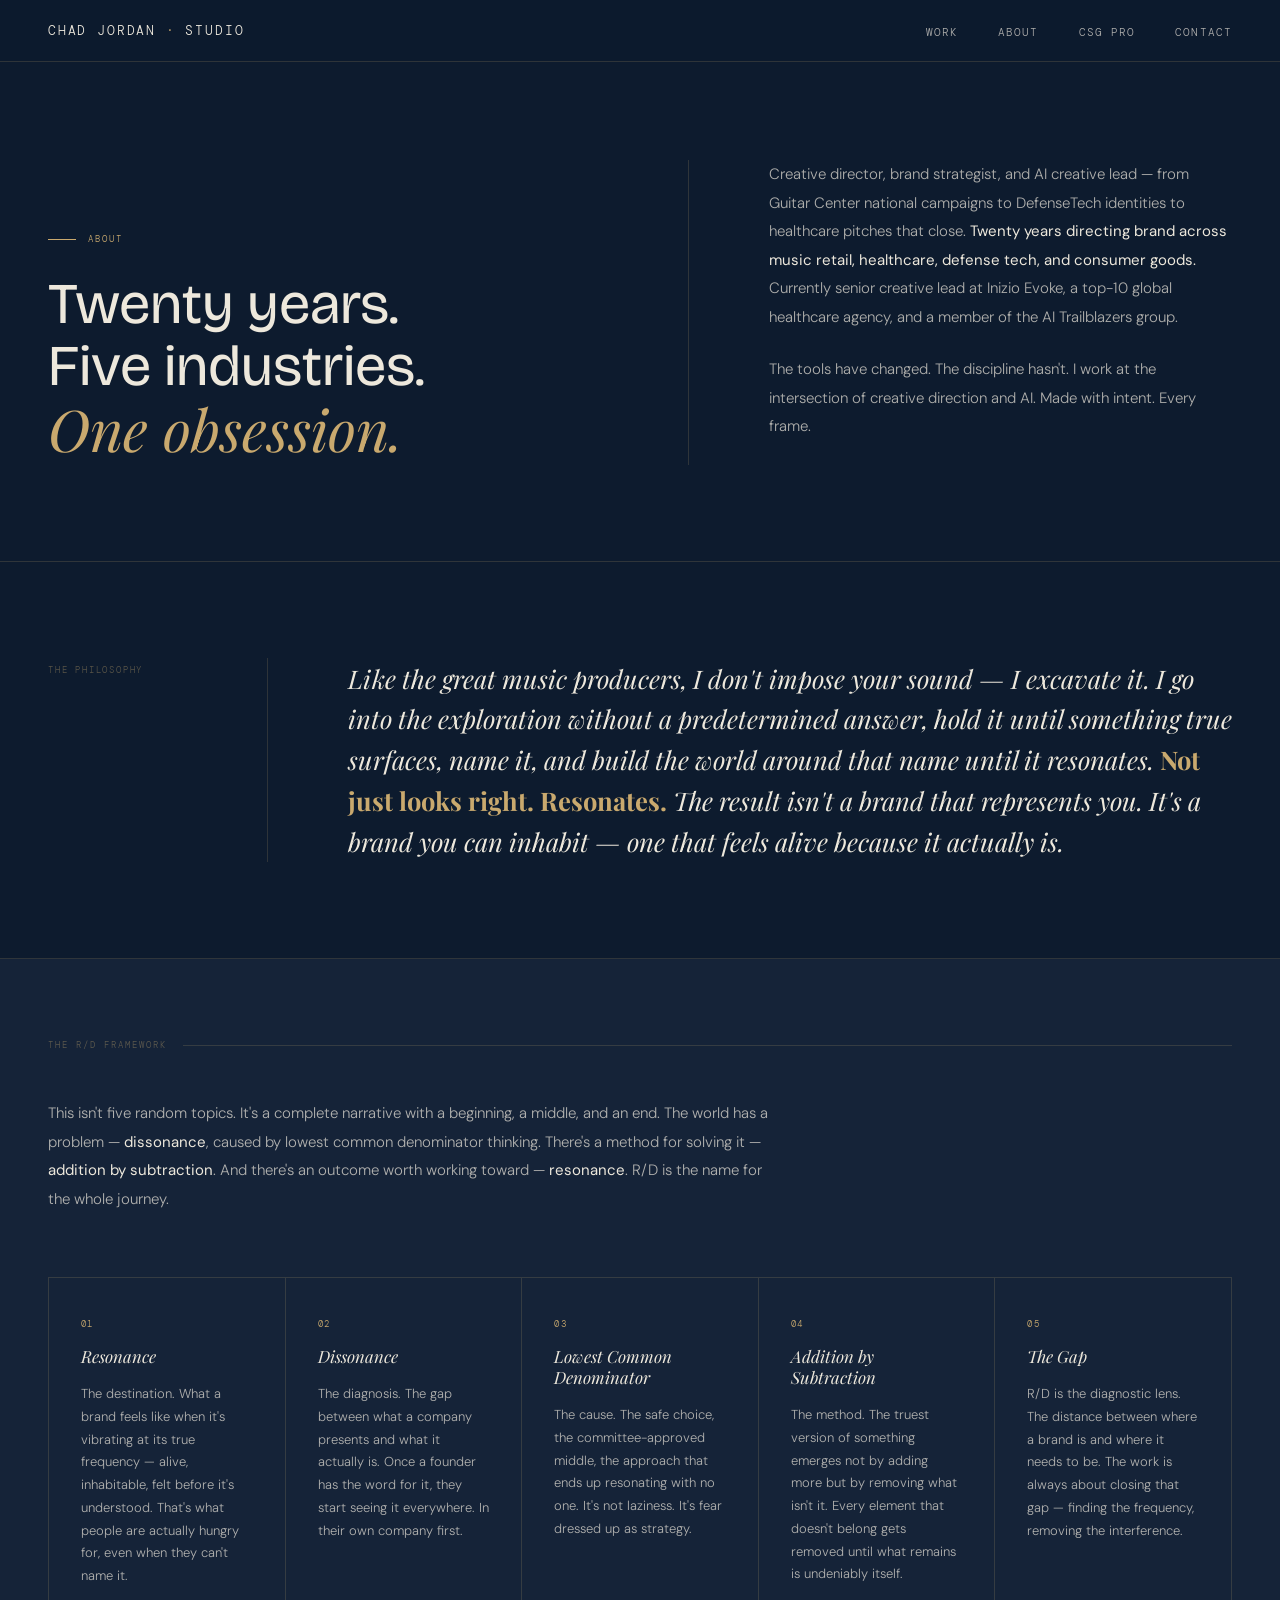
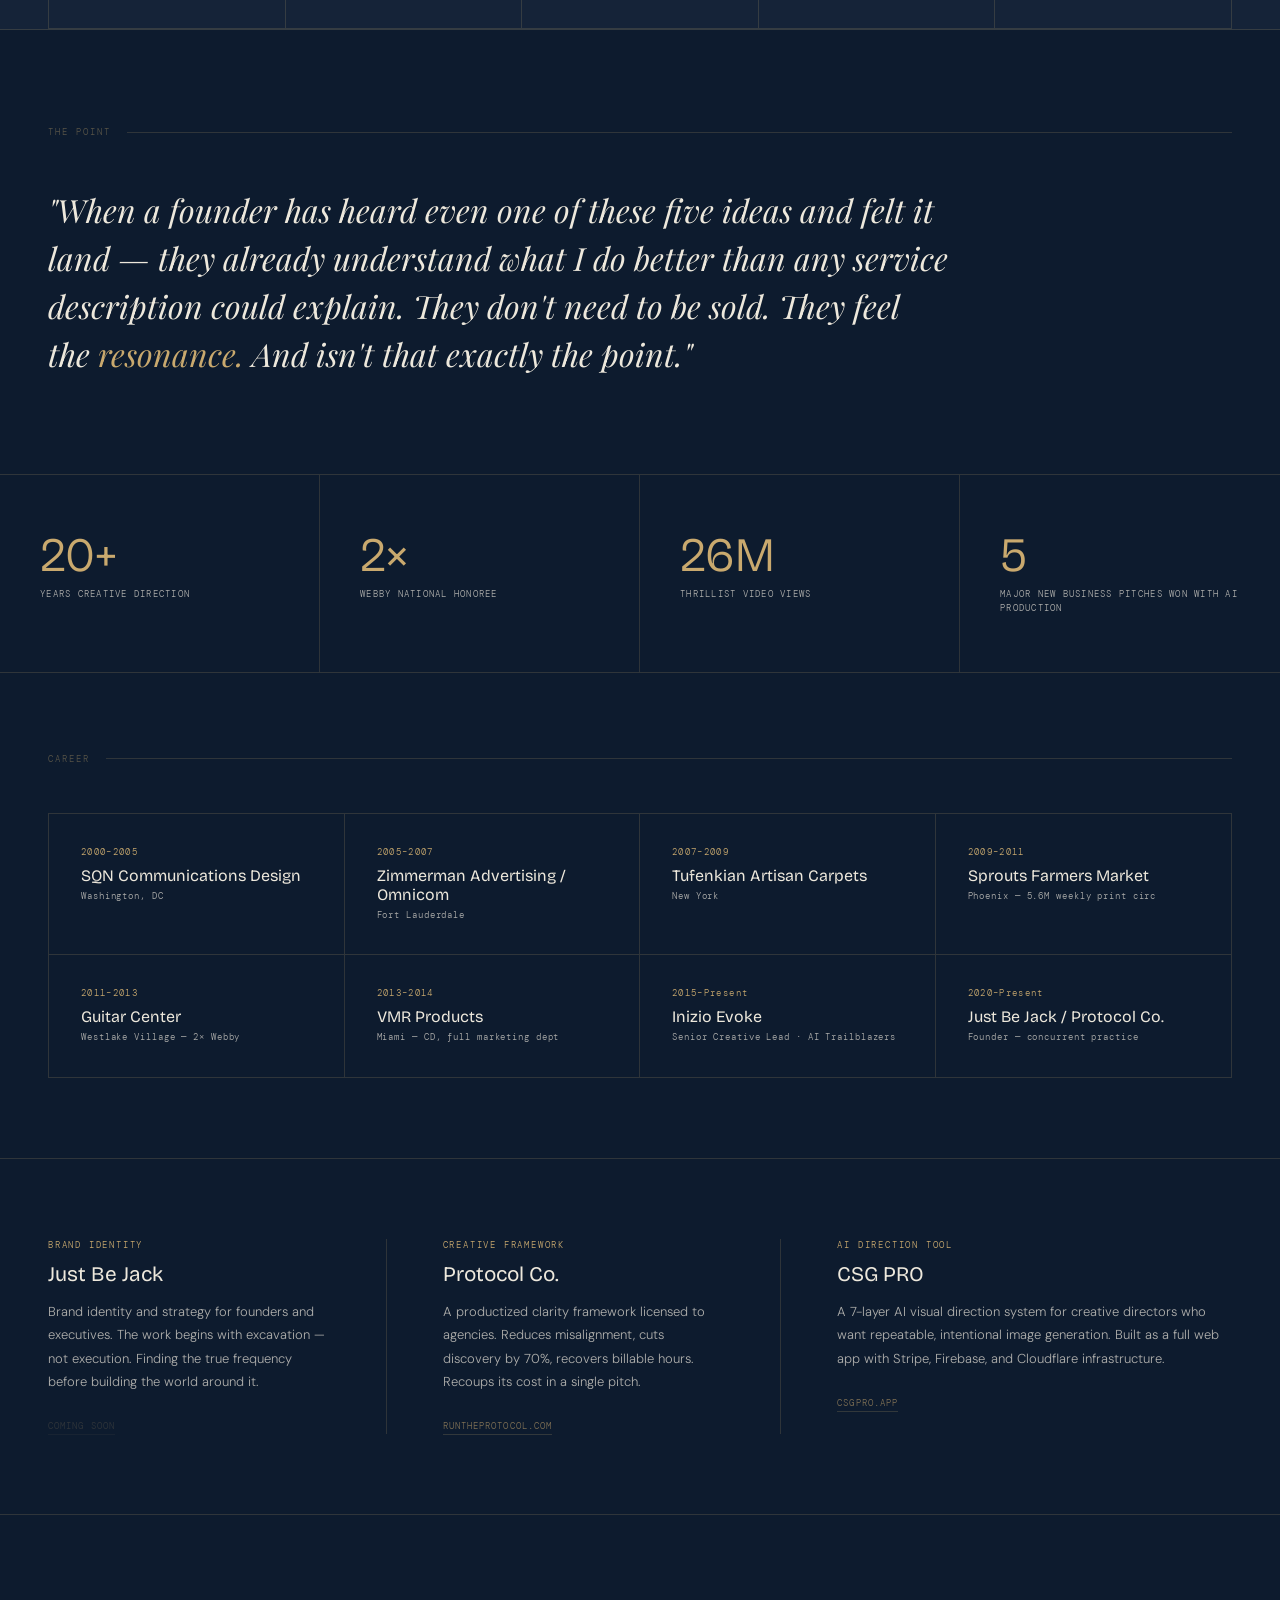
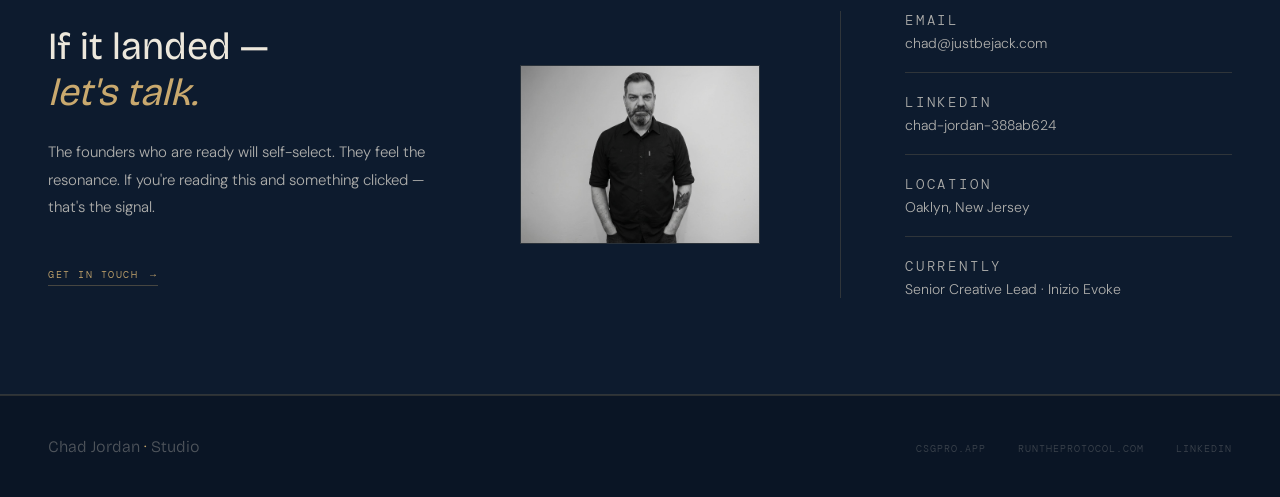
==== commit 33a9c70f: "Apply Bricolage Grotesque across all pages" ====
--- a/about.html
+++ b/about.html
@@ -8,13 +8,13 @@
 <meta name="description" content="Chad Jordan — Creative producer for founders and CEOs. The R/D Framework: Resonance, Dissonance, and the gap between what a brand is and how it shows up.">
 <link rel="preconnect" href="https://fonts.googleapis.com">
 <link href="https://fonts.googleapis.com/css2?family=Bricolage+Grotesque:opsz,wght@12..96,300;12..96,400;12..96,500;12..96,600;12..96,700;12..96,800&family=Playfair+Display:ital,wght@1,400;1,600&family=DM+Mono:wght@300;400&family=DM+Sans:wght@300;400&display=swap" rel="stylesheet">
-<link rel="stylesheet" href="style.css?v=8">
+<link rel="stylesheet" href="style.css?v=9">
 <style>
 
 .ab-hero{padding:10rem 3rem 6rem;border-bottom:0.5px solid var(--gold-rule);display:grid;grid-template-columns:1fr 1fr;gap:6rem;align-items:end;}
 .ab-hero-label{font-family:'DM Mono',monospace;font-size:9px;letter-spacing:0.22em;text-transform:uppercase;color:var(--gold);margin-bottom:1.75rem;display:flex;align-items:center;gap:0.75rem;}
 .ab-hero-label::before{content:'';display:inline-block;width:28px;height:0.5px;background:var(--gold);}
-.ab-hero h1{font-family:'Playfair Display',serif;font-size:clamp(2.6rem,4.5vw,4.5rem);font-weight:400;line-height:1.08;color:var(--white);}
+.ab-hero h1{font-family:'Bricolage Grotesque',sans-serif;font-size:clamp(2.6rem,4.5vw,4.5rem);font-weight:400;line-height:1.08;color:var(--white);}
 .ab-hero h1 em{font-style:italic;color:var(--gold);}
 .ab-hero-right{border-left:0.5px solid var(--gold-rule);padding-left:5rem;display:flex;flex-direction:column;justify-content:flex-end;}
 .ab-hero-body{font-size:15px;line-height:1.9;color:var(--white-dim);margin-bottom:1.5rem;}
@@ -48,7 +48,7 @@
 .ab-numbers{display:grid;grid-template-columns:repeat(4,1fr);border-bottom:0.5px solid var(--gold-rule);}
 .ab-number-item{padding:3.5rem 2.5rem;border-right:0.5px solid var(--gold-rule);}
 .ab-number-item:last-child{border-right:none;}
-.ab-number-num{font-family:'Playfair Display',serif;font-size:3rem;color:var(--gold);line-height:1;margin-bottom:0.5rem;}
+.ab-number-num{font-family:'Bricolage Grotesque',sans-serif;font-size:3rem;color:var(--gold);line-height:1;margin-bottom:0.5rem;}
 .ab-number-label{font-family:'DM Mono',monospace;font-size:9px;letter-spacing:0.14em;text-transform:uppercase;color:var(--white-dim);line-height:1.6;}
 
 .ab-career{padding:5rem 3rem;border-bottom:0.5px solid var(--gold-rule);}
@@ -59,20 +59,20 @@
 .ab-entry:nth-child(4n){border-right:none;}
 .ab-entry:nth-last-child(-n+4){border-bottom:none;}
 .ab-entry-year{font-family:'DM Mono',monospace;font-size:9px;letter-spacing:0.15em;color:var(--gold);margin-bottom:0.5rem;}
-.ab-entry-company{font-family:'Playfair Display',serif;font-size:1rem;font-weight:400;color:var(--white);margin-bottom:0.3rem;line-height:1.2;}
+.ab-entry-company{font-family:'Bricolage Grotesque',sans-serif;font-size:1rem;font-weight:400;color:var(--white);margin-bottom:0.3rem;line-height:1.2;}
 .ab-entry-role{font-family:'DM Mono',monospace;font-size:9px;letter-spacing:0.1em;color:var(--white-dim);line-height:1.5;}
 
 .ab-practice{padding:5rem 3rem;border-bottom:0.5px solid var(--gold-rule);display:grid;grid-template-columns:repeat(3,1fr);gap:0;}
 .ab-practice-item{padding-right:3.5rem;border-right:0.5px solid var(--gold-rule);margin-right:3.5rem;}
 .ab-practice-item:last-child{border-right:none;padding-right:0;margin-right:0;}
 .ab-practice-eyebrow{font-family:'DM Mono',monospace;font-size:9px;letter-spacing:0.2em;text-transform:uppercase;color:var(--gold);margin-bottom:0.75rem;}
-.ab-practice-name{font-family:'Playfair Display',serif;font-size:1.3rem;font-weight:400;color:var(--white);margin-bottom:0.75rem;line-height:1.2;}
+.ab-practice-name{font-family:'Bricolage Grotesque',sans-serif;font-size:1.3rem;font-weight:400;color:var(--white);margin-bottom:0.75rem;line-height:1.2;}
 .ab-practice-desc{font-size:13px;line-height:1.8;color:var(--white-dim);margin-bottom:1.25rem;}
 .ab-practice-link{font-family:'DM Mono',monospace;font-size:9px;letter-spacing:0.12em;text-transform:uppercase;color:rgba(201,169,110,0.6);text-decoration:none;border-bottom:0.5px solid rgba(201,169,110,0.2);padding-bottom:2px;transition:color 0.2s,border-color 0.2s;}
 .ab-practice-link:hover{color:var(--gold);border-color:var(--gold);}
 
 .ab-contact{padding:6rem 3rem;border-bottom:0.5px solid var(--gold-rule);display:grid;grid-template-columns:1fr auto 1fr;gap:5rem;align-items:center;}
-.ab-contact h2{font-family:'Playfair Display',serif;font-size:clamp(1.8rem,3vw,2.8rem);font-weight:400;color:var(--white);line-height:1.2;margin-bottom:1.5rem;}
+.ab-contact h2{font-family:'Bricolage Grotesque',sans-serif;font-size:clamp(1.8rem,3vw,2.8rem);font-weight:400;color:var(--white);line-height:1.2;margin-bottom:1.5rem;}
 .ab-contact h2 em{font-style:italic;color:var(--gold);}
 .ab-contact p{font-size:15px;line-height:1.85;color:var(--white-dim);margin-bottom:2.5rem;}
 .ab-portrait{width:240px;flex-shrink:0;}
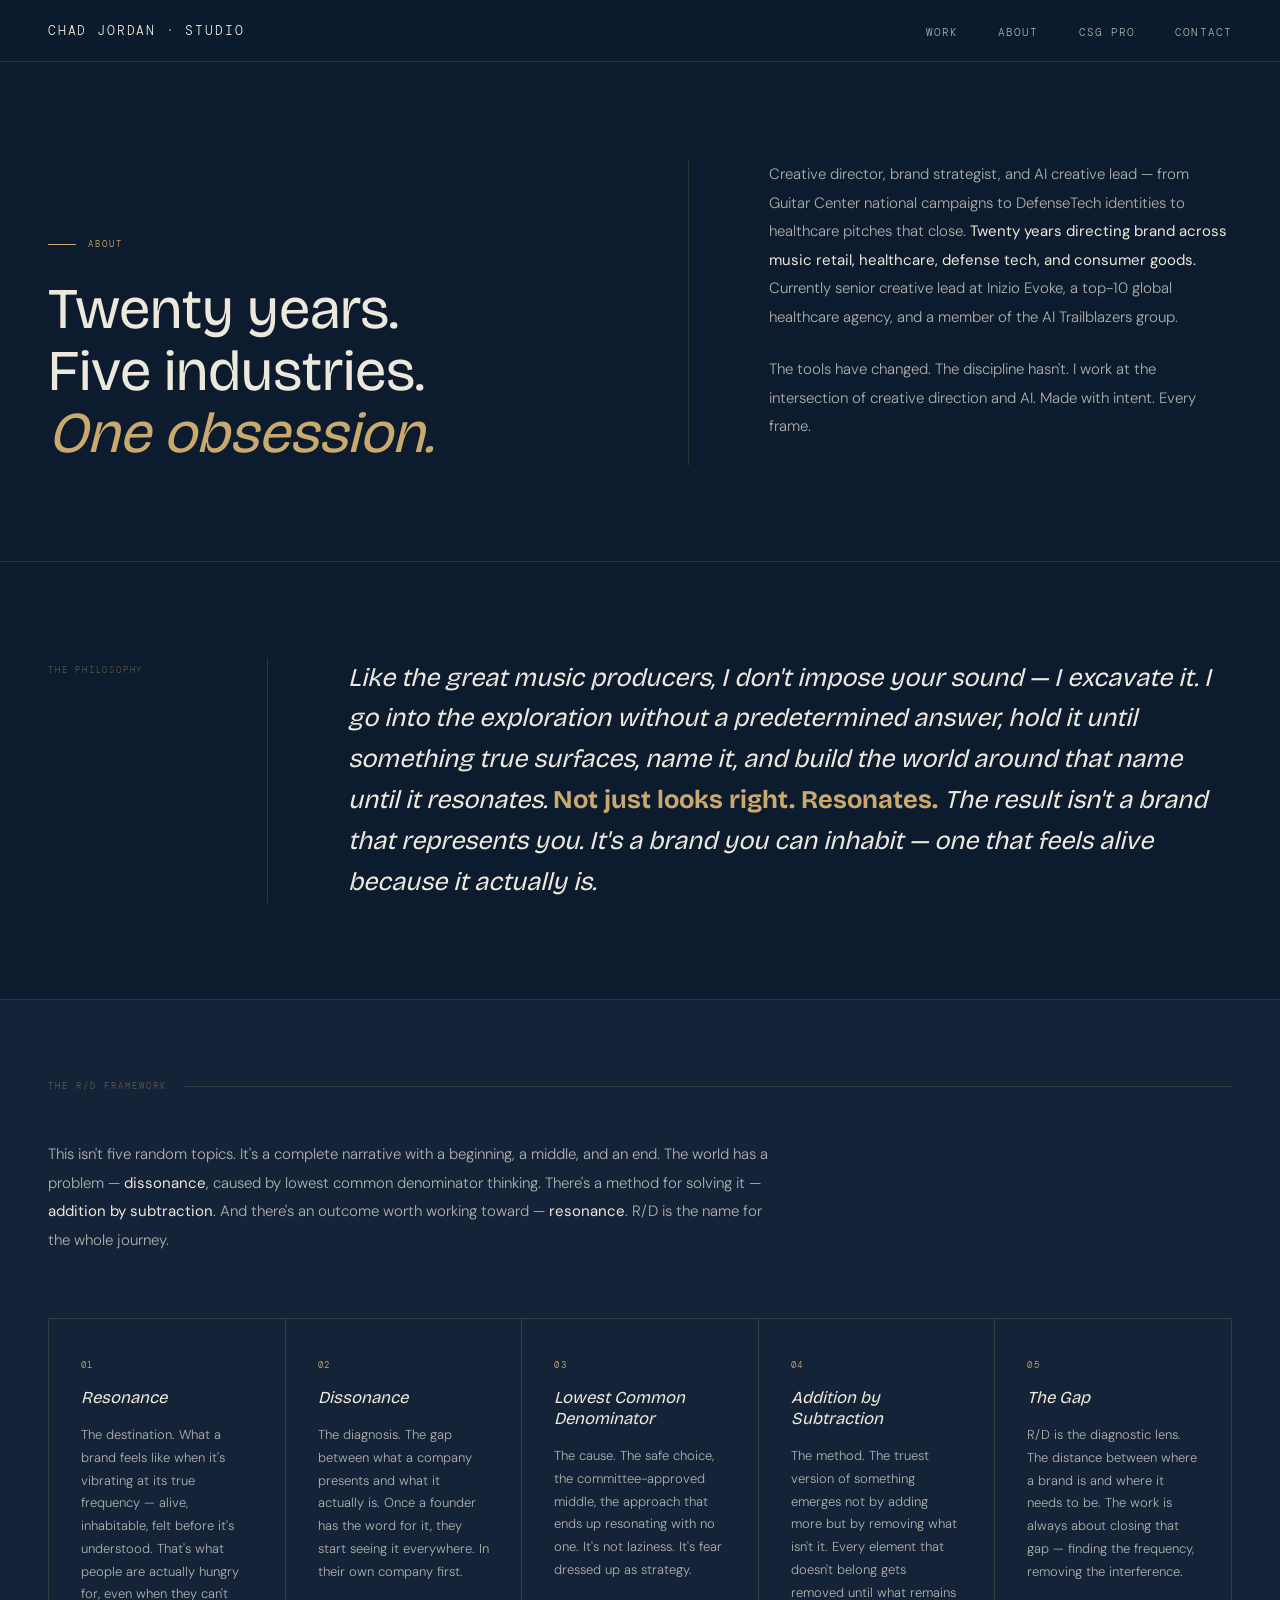
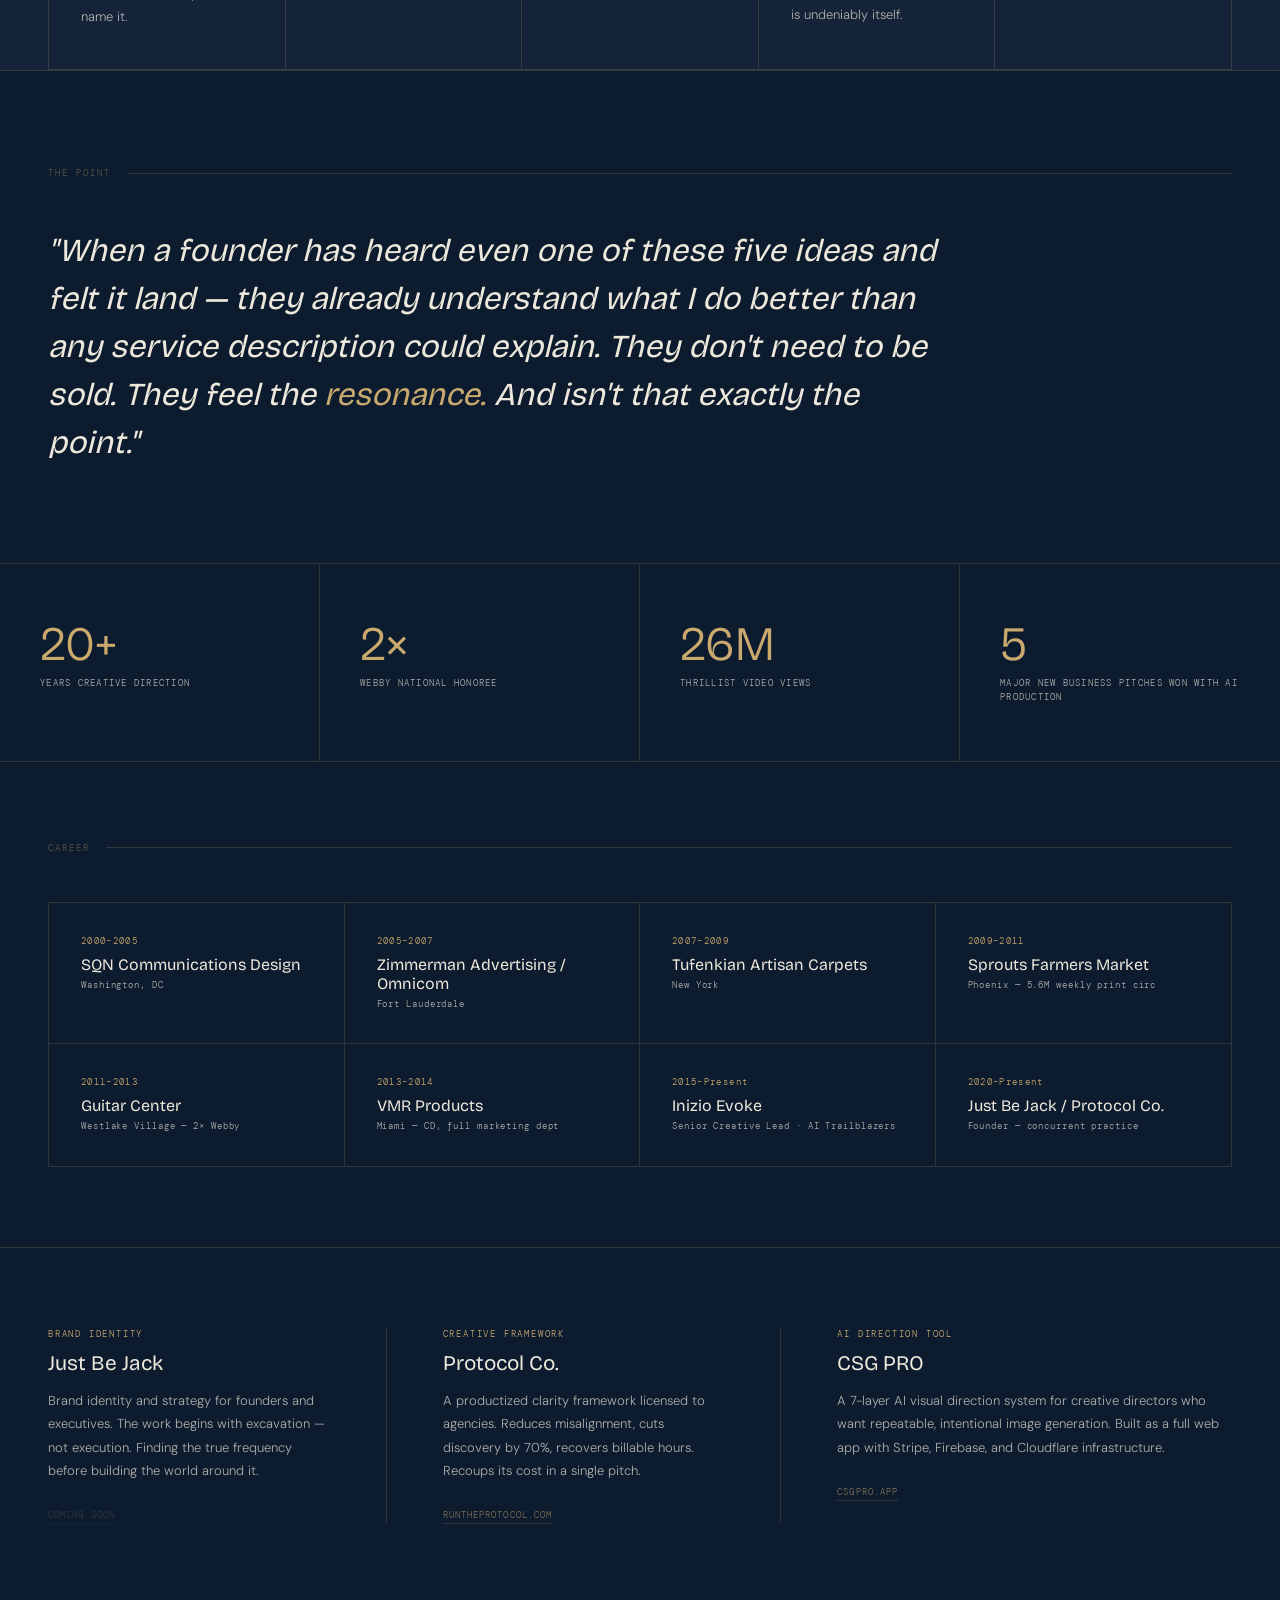
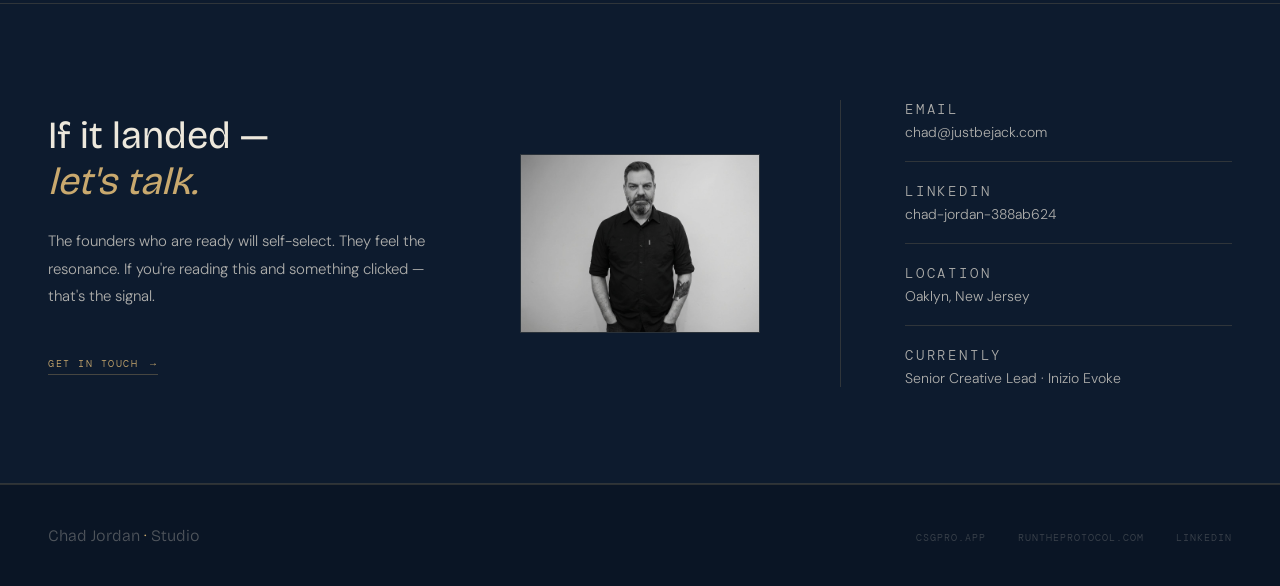
==== commit 0a2352c1: "Full Bricolage Grotesque — remove all Playfair" ====
--- a/about.html
+++ b/about.html
@@ -7,8 +7,8 @@
 <title>About — Chad Jordan · Studio</title>
 <meta name="description" content="Chad Jordan — Creative producer for founders and CEOs. The R/D Framework: Resonance, Dissonance, and the gap between what a brand is and how it shows up.">
 <link rel="preconnect" href="https://fonts.googleapis.com">
-<link href="https://fonts.googleapis.com/css2?family=Bricolage+Grotesque:opsz,wght@12..96,300;12..96,400;12..96,500;12..96,600;12..96,700;12..96,800&family=Playfair+Display:ital,wght@1,400;1,600&family=DM+Mono:wght@300;400&family=DM+Sans:wght@300;400&display=swap" rel="stylesheet">
-<link rel="stylesheet" href="style.css?v=9">
+<link href="https://fonts.googleapis.com/css2?family=Bricolage+Grotesque:opsz,wght@12..96,300;12..96,400;12..96,500;12..96,600;12..96,700;12..96,800&family=DM+Mono:wght@300;400&family=DM+Sans:wght@300;400&display=swap" rel="stylesheet">
+<link rel="stylesheet" href="style.css?v=10">
 <style>
 
 .ab-hero{padding:10rem 3rem 6rem;border-bottom:0.5px solid var(--gold-rule);display:grid;grid-template-columns:1fr 1fr;gap:6rem;align-items:end;}
@@ -22,7 +22,7 @@
 
 .ab-producer{padding:6rem 3rem;border-bottom:0.5px solid var(--gold-rule);display:grid;grid-template-columns:220px 1fr;gap:5rem;align-items:start;}
 .ab-producer-label{font-family:'DM Mono',monospace;font-size:9px;letter-spacing:0.2em;text-transform:uppercase;color:rgba(201,169,110,0.4);border-right:0.5px solid var(--gold-rule);padding-right:4rem;align-self:stretch;display:flex;align-items:flex-start;padding-top:0.4rem;}
-.ab-producer-text{font-family:'Playfair Display',serif;font-size:clamp(1.3rem,2vw,1.75rem);font-weight:400;line-height:1.6;color:var(--white);font-style:italic;}
+.ab-producer-text{font-family:'Bricolage Grotesque',sans-serif;font-size:clamp(1.3rem,2vw,1.75rem);font-weight:400;line-height:1.6;color:var(--white);font-style:italic;}
 .ab-producer-text strong{font-style:normal;color:var(--gold);}
 
 .ab-framework{padding:5rem 3rem 0;border-bottom:0.5px solid var(--gold-rule);background:var(--navy-mid);}
@@ -36,13 +36,13 @@
 .ab-pillars{display:grid;grid-template-columns:repeat(5,1fr);border-top:0.5px solid var(--gold-rule);border-left:0.5px solid var(--gold-rule);}
 .ab-pillar{border-right:0.5px solid var(--gold-rule);border-bottom:0.5px solid var(--gold-rule);padding:2.5rem 2rem;}
 .ab-pillar-num{font-family:'DM Mono',monospace;font-size:9px;letter-spacing:0.15em;color:var(--gold);margin-bottom:1rem;}
-.ab-pillar-title{font-family:'Playfair Display',serif;font-size:1.05rem;font-weight:400;color:var(--white);line-height:1.25;margin-bottom:1rem;font-style:italic;}
+.ab-pillar-title{font-family:'Bricolage Grotesque',sans-serif;font-size:1.05rem;font-weight:400;color:var(--white);line-height:1.25;margin-bottom:1rem;font-style:italic;}
 .ab-pillar-body{font-size:13px;line-height:1.75;color:var(--white-dim);}
 
 .ab-rd{padding:6rem 3rem;border-bottom:0.5px solid var(--gold-rule);}
 .ab-rd-label{font-family:'DM Mono',monospace;font-size:9px;letter-spacing:0.22em;text-transform:uppercase;color:rgba(201,169,110,0.4);margin-bottom:3rem;display:flex;align-items:center;gap:1rem;}
 .ab-rd-label::after{content:'';flex:1;height:0.5px;background:var(--gold-rule);}
-.ab-rd-text{font-family:'Playfair Display',serif;font-size:clamp(1.5rem,2.5vw,2.2rem);font-weight:400;line-height:1.5;color:var(--white);max-width:900px;font-style:italic;}
+.ab-rd-text{font-family:'Bricolage Grotesque',sans-serif;font-size:clamp(1.5rem,2.5vw,2.2rem);font-weight:400;line-height:1.5;color:var(--white);max-width:900px;font-style:italic;}
 .ab-rd-text em{color:var(--gold);}
 
 .ab-numbers{display:grid;grid-template-columns:repeat(4,1fr);border-bottom:0.5px solid var(--gold-rule);}
--- a/style.css
+++ b/style.css
@@ -520,7 +520,7 @@
 .reveal.visible{opacity:1;transform:none;}
 
 
-/* Italic accents stay as Playfair for contrast */
+
 .hero-headline em,
 .cs-title em,
 .ab-hero h1 em,
@@ -532,7 +532,7 @@
 .rg-insight-text,
 .rg-pull-quote p,
 .pull-quote p{
-  font-family:'Playfair Display',serif;
+  font-family:'Bricolage Grotesque',sans-serif;
 }
 
 /* RESPONSIVE */
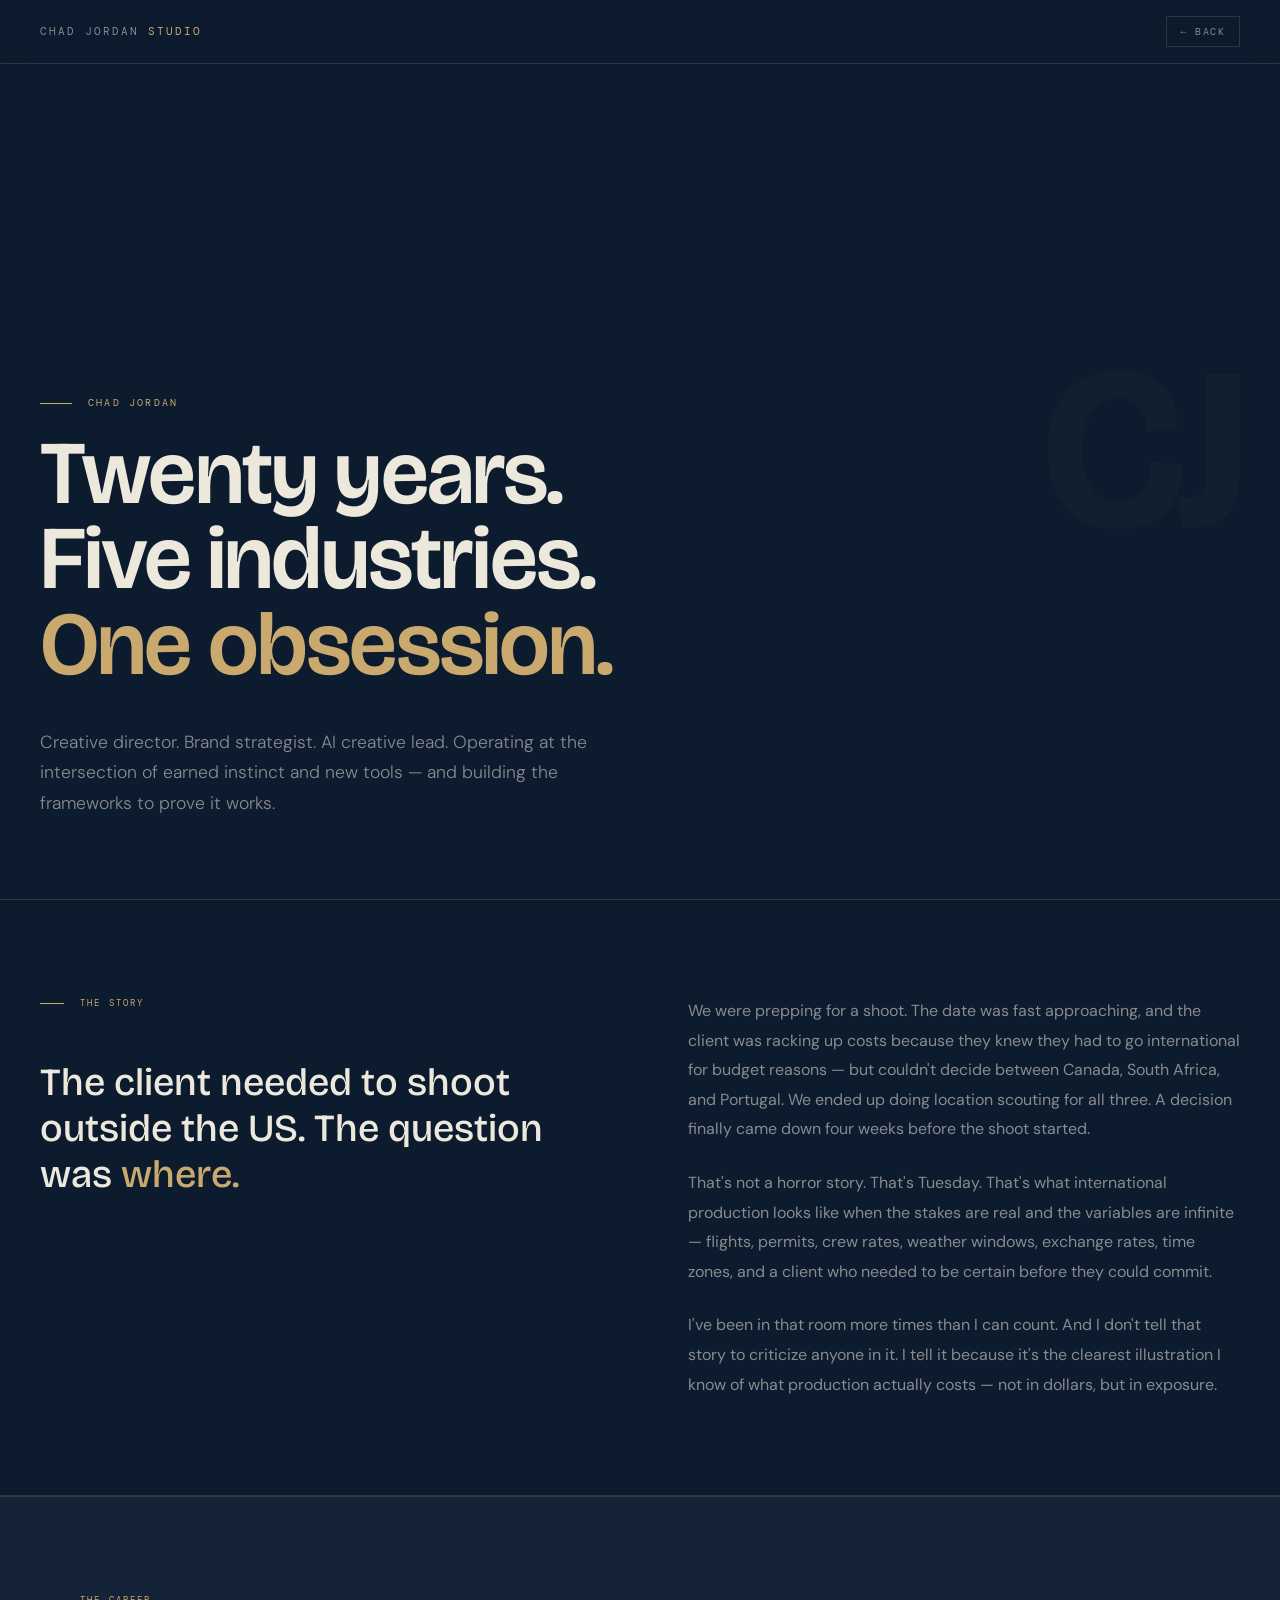
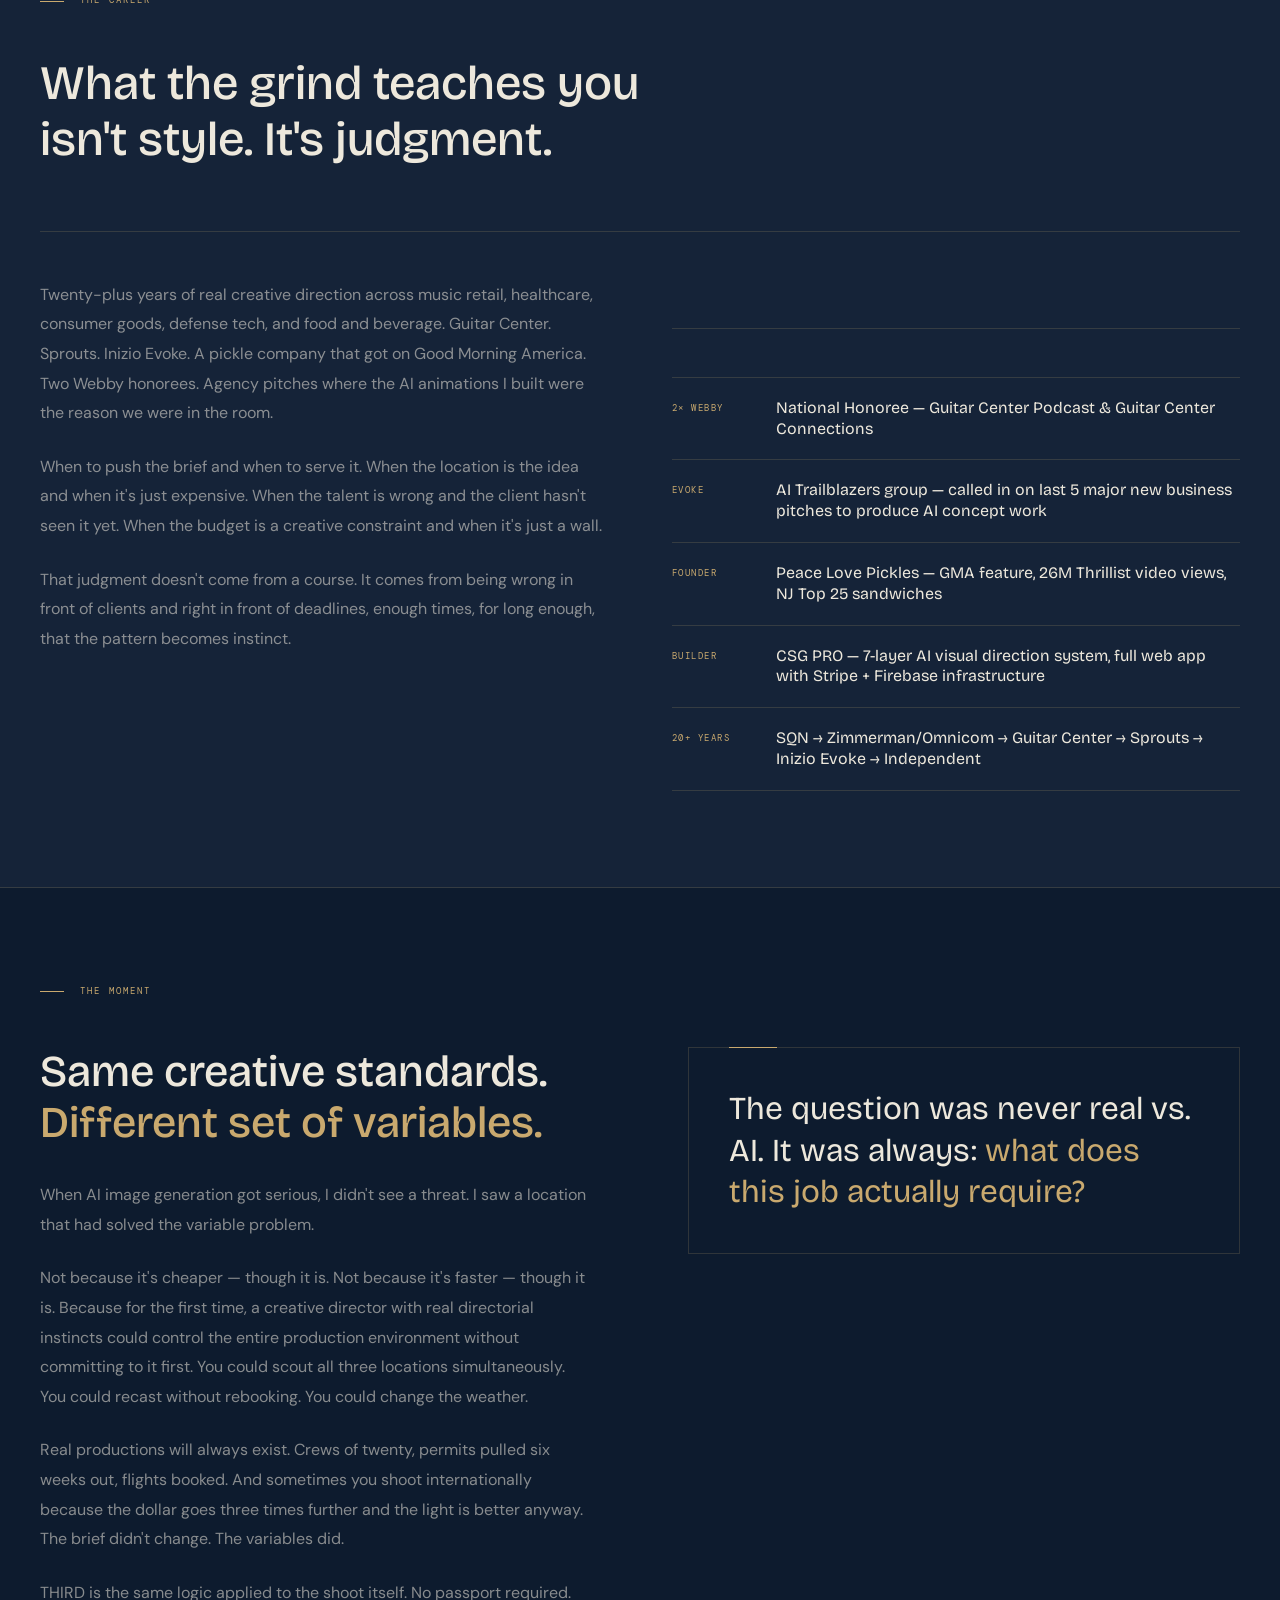
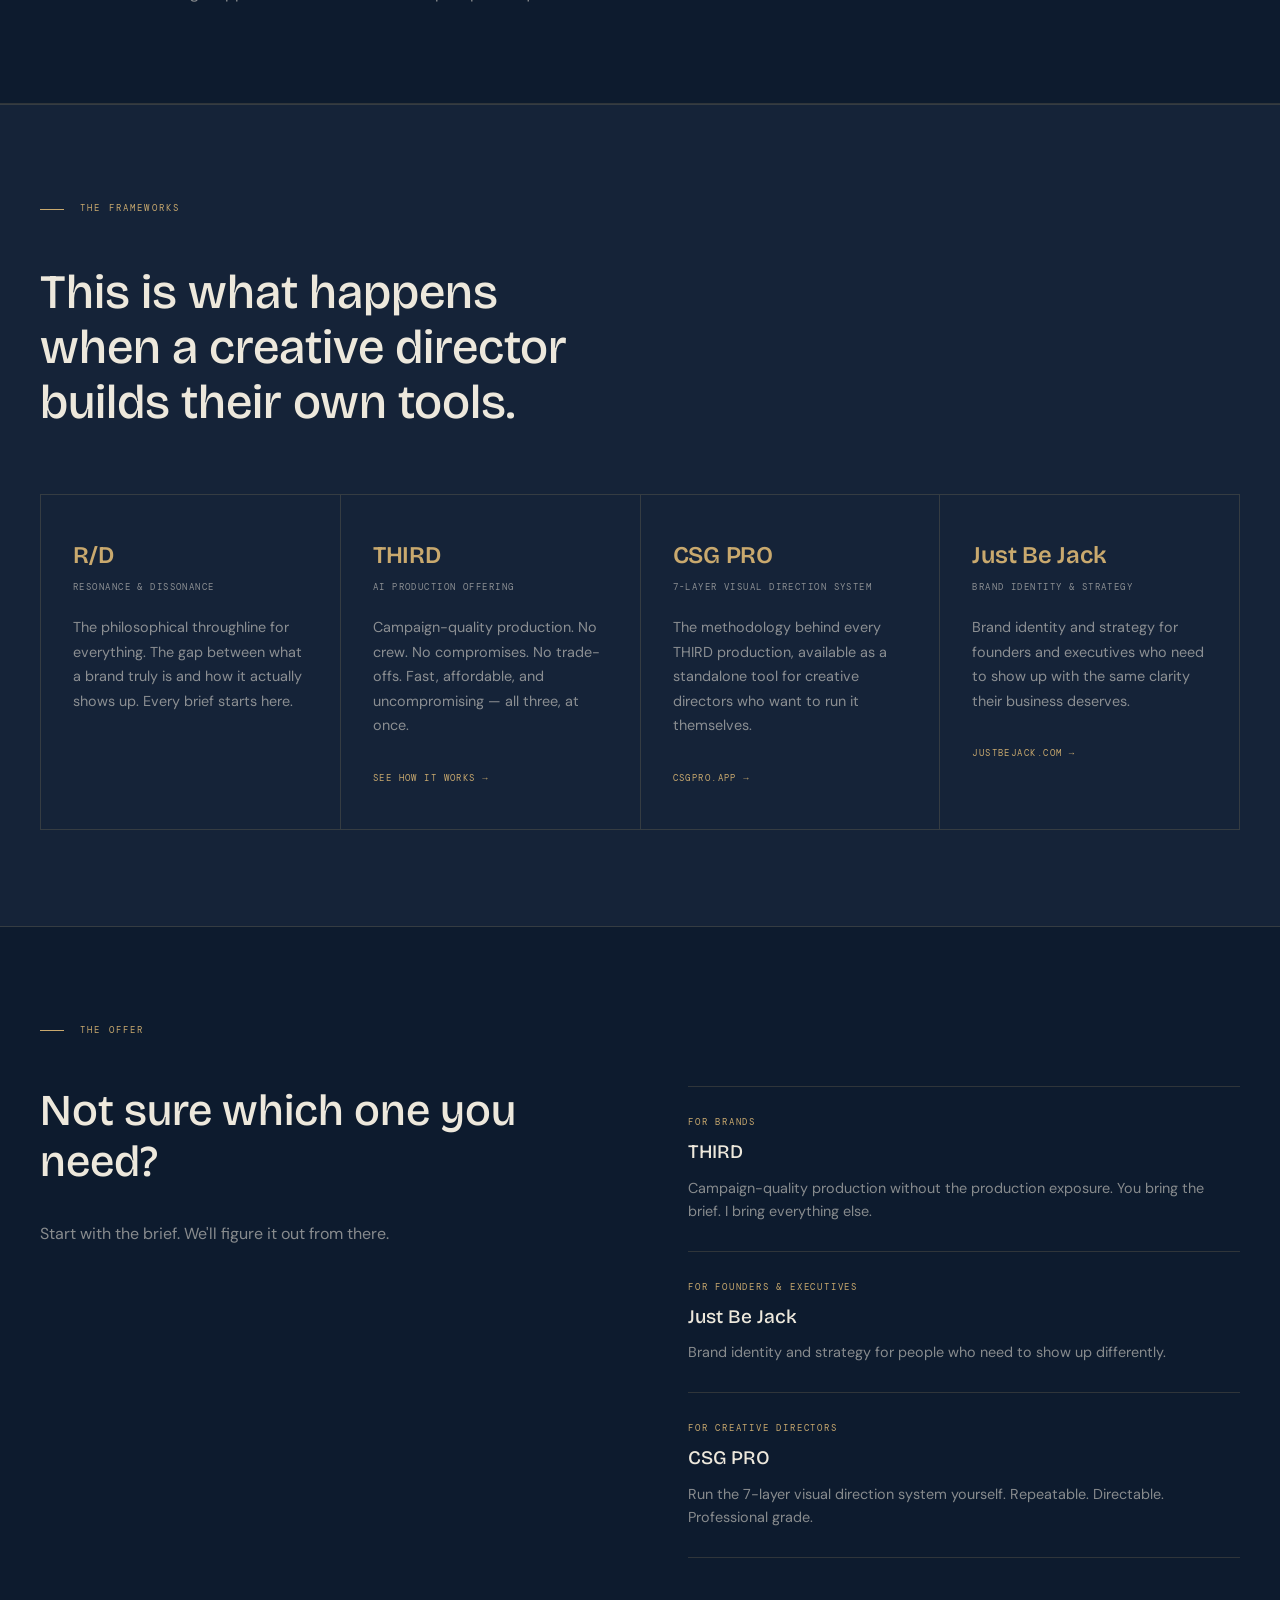
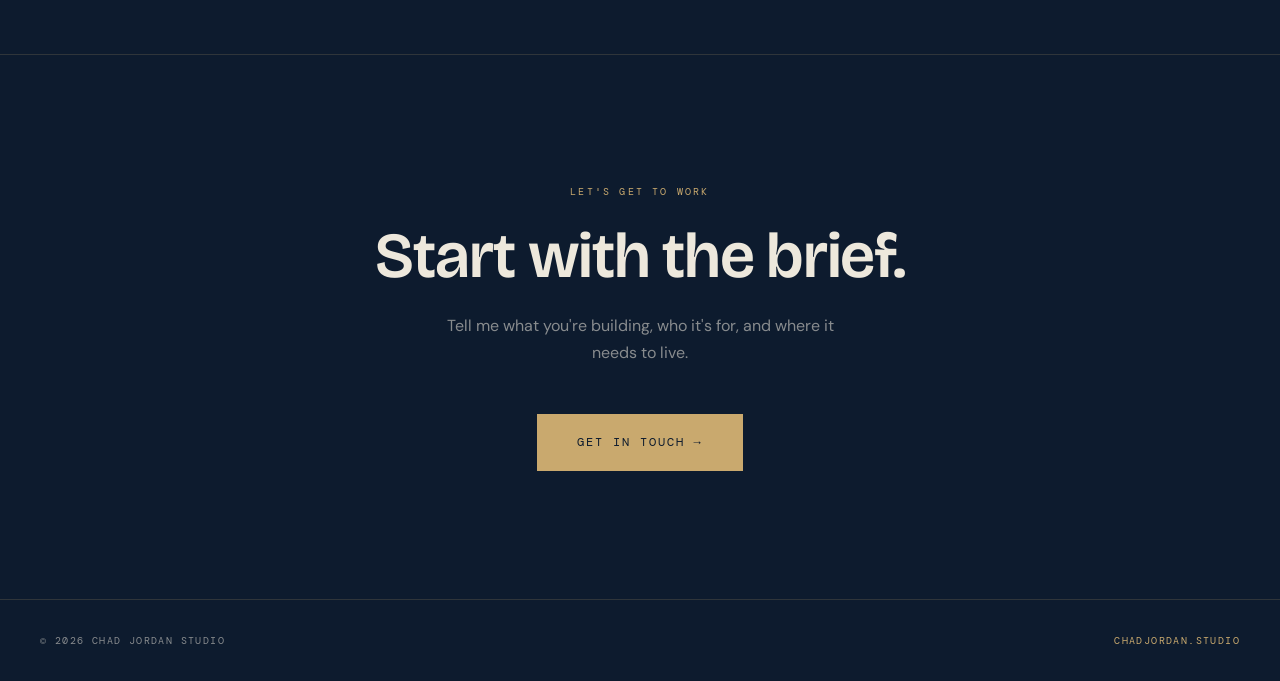
==== commit da3e6bff: "Add THIRD production page and About page" ====
--- a/about.html
+++ b/about.html
@@ -3,364 +3,449 @@
 <head>
 <meta charset="UTF-8">
 <meta name="viewport" content="width=device-width, initial-scale=1.0">
-<meta name="format-detection" content="telephone=no">
-<title>About — Chad Jordan · Studio</title>
-<meta name="description" content="Chad Jordan — Creative producer for founders and CEOs. The R/D Framework: Resonance, Dissonance, and the gap between what a brand is and how it shows up.">
-<link rel="preconnect" href="https://fonts.googleapis.com">
-<link href="https://fonts.googleapis.com/css2?family=Bricolage+Grotesque:opsz,wght@12..96,300;12..96,400;12..96,500;12..96,600;12..96,700;12..96,800&family=DM+Mono:wght@300;400&family=DM+Sans:wght@300;400&display=swap" rel="stylesheet">
-<link rel="stylesheet" href="style.css?v=10">
+<title>About — Chad Jordan Studio</title>
+<link href="https://fonts.googleapis.com/css2?family=Bricolage+Grotesque:opsz,wght@12..96,300;12..96,400;12..96,500;12..96,600;12..96,700&family=DM+Mono:wght@300;400;500&family=DM+Sans:wght@300;400;500&display=swap" rel="stylesheet">
 <style>
-
-.ab-hero{padding:10rem 3rem 6rem;border-bottom:0.5px solid var(--gold-rule);display:grid;grid-template-columns:1fr 1fr;gap:6rem;align-items:end;}
-.ab-hero-label{font-family:'DM Mono',monospace;font-size:9px;letter-spacing:0.22em;text-transform:uppercase;color:var(--gold);margin-bottom:1.75rem;display:flex;align-items:center;gap:0.75rem;}
-.ab-hero-label::before{content:'';display:inline-block;width:28px;height:0.5px;background:var(--gold);}
-.ab-hero h1{font-family:'Bricolage Grotesque',sans-serif;font-size:clamp(2.6rem,4.5vw,4.5rem);font-weight:400;line-height:1.08;color:var(--white);}
-.ab-hero h1 em{font-style:italic;color:var(--gold);}
-.ab-hero-right{border-left:0.5px solid var(--gold-rule);padding-left:5rem;display:flex;flex-direction:column;justify-content:flex-end;}
-.ab-hero-body{font-size:15px;line-height:1.9;color:var(--white-dim);margin-bottom:1.5rem;}
-.ab-hero-body strong{color:var(--white);font-weight:400;}
-
-.ab-producer{padding:6rem 3rem;border-bottom:0.5px solid var(--gold-rule);display:grid;grid-template-columns:220px 1fr;gap:5rem;align-items:start;}
-.ab-producer-label{font-family:'DM Mono',monospace;font-size:9px;letter-spacing:0.2em;text-transform:uppercase;color:rgba(201,169,110,0.4);border-right:0.5px solid var(--gold-rule);padding-right:4rem;align-self:stretch;display:flex;align-items:flex-start;padding-top:0.4rem;}
-.ab-producer-text{font-family:'Bricolage Grotesque',sans-serif;font-size:clamp(1.3rem,2vw,1.75rem);font-weight:400;line-height:1.6;color:var(--white);font-style:italic;}
-.ab-producer-text strong{font-style:normal;color:var(--gold);}
-
-.ab-framework{padding:5rem 3rem 0;border-bottom:0.5px solid var(--gold-rule);background:var(--navy-mid);}
-.ab-framework-header{display:flex;align-items:center;gap:1rem;margin-bottom:3rem;}
-.ab-framework-label{font-family:'DM Mono',monospace;font-size:9px;letter-spacing:0.22em;text-transform:uppercase;color:rgba(201,169,110,0.4);}
-.ab-framework-rule{flex:1;height:0.5px;background:var(--gold-rule);}
-.ab-framework-intro{max-width:720px;margin-bottom:4rem;}
-.ab-framework-intro p{font-size:15px;line-height:1.9;color:var(--white-dim);}
-.ab-framework-intro p strong{color:var(--white);font-weight:400;}
-
-.ab-pillars{display:grid;grid-template-columns:repeat(5,1fr);border-top:0.5px solid var(--gold-rule);border-left:0.5px solid var(--gold-rule);}
-.ab-pillar{border-right:0.5px solid var(--gold-rule);border-bottom:0.5px solid var(--gold-rule);padding:2.5rem 2rem;}
-.ab-pillar-num{font-family:'DM Mono',monospace;font-size:9px;letter-spacing:0.15em;color:var(--gold);margin-bottom:1rem;}
-.ab-pillar-title{font-family:'Bricolage Grotesque',sans-serif;font-size:1.05rem;font-weight:400;color:var(--white);line-height:1.25;margin-bottom:1rem;font-style:italic;}
-.ab-pillar-body{font-size:13px;line-height:1.75;color:var(--white-dim);}
-
-.ab-rd{padding:6rem 3rem;border-bottom:0.5px solid var(--gold-rule);}
-.ab-rd-label{font-family:'DM Mono',monospace;font-size:9px;letter-spacing:0.22em;text-transform:uppercase;color:rgba(201,169,110,0.4);margin-bottom:3rem;display:flex;align-items:center;gap:1rem;}
-.ab-rd-label::after{content:'';flex:1;height:0.5px;background:var(--gold-rule);}
-.ab-rd-text{font-family:'Bricolage Grotesque',sans-serif;font-size:clamp(1.5rem,2.5vw,2.2rem);font-weight:400;line-height:1.5;color:var(--white);max-width:900px;font-style:italic;}
-.ab-rd-text em{color:var(--gold);}
-
-.ab-numbers{display:grid;grid-template-columns:repeat(4,1fr);border-bottom:0.5px solid var(--gold-rule);}
-.ab-number-item{padding:3.5rem 2.5rem;border-right:0.5px solid var(--gold-rule);}
-.ab-number-item:last-child{border-right:none;}
-.ab-number-num{font-family:'Bricolage Grotesque',sans-serif;font-size:3rem;color:var(--gold);line-height:1;margin-bottom:0.5rem;}
-.ab-number-label{font-family:'DM Mono',monospace;font-size:9px;letter-spacing:0.14em;text-transform:uppercase;color:var(--white-dim);line-height:1.6;}
-
-.ab-career{padding:5rem 3rem;border-bottom:0.5px solid var(--gold-rule);}
-.ab-career-label{font-family:'DM Mono',monospace;font-size:9px;letter-spacing:0.22em;text-transform:uppercase;color:rgba(201,169,110,0.4);margin-bottom:3rem;display:flex;align-items:center;gap:1rem;}
-.ab-career-label::after{content:'';flex:1;height:0.5px;background:var(--gold-rule);}
-.ab-entries{display:grid;grid-template-columns:repeat(4,1fr);border:0.5px solid var(--gold-rule);}
-.ab-entry{padding:2rem;border-right:0.5px solid var(--gold-rule);border-bottom:0.5px solid var(--gold-rule);}
-.ab-entry:nth-child(4n){border-right:none;}
-.ab-entry:nth-last-child(-n+4){border-bottom:none;}
-.ab-entry-year{font-family:'DM Mono',monospace;font-size:9px;letter-spacing:0.15em;color:var(--gold);margin-bottom:0.5rem;}
-.ab-entry-company{font-family:'Bricolage Grotesque',sans-serif;font-size:1rem;font-weight:400;color:var(--white);margin-bottom:0.3rem;line-height:1.2;}
-.ab-entry-role{font-family:'DM Mono',monospace;font-size:9px;letter-spacing:0.1em;color:var(--white-dim);line-height:1.5;}
-
-.ab-practice{padding:5rem 3rem;border-bottom:0.5px solid var(--gold-rule);display:grid;grid-template-columns:repeat(3,1fr);gap:0;}
-.ab-practice-item{padding-right:3.5rem;border-right:0.5px solid var(--gold-rule);margin-right:3.5rem;}
-.ab-practice-item:last-child{border-right:none;padding-right:0;margin-right:0;}
-.ab-practice-eyebrow{font-family:'DM Mono',monospace;font-size:9px;letter-spacing:0.2em;text-transform:uppercase;color:var(--gold);margin-bottom:0.75rem;}
-.ab-practice-name{font-family:'Bricolage Grotesque',sans-serif;font-size:1.3rem;font-weight:400;color:var(--white);margin-bottom:0.75rem;line-height:1.2;}
-.ab-practice-desc{font-size:13px;line-height:1.8;color:var(--white-dim);margin-bottom:1.25rem;}
-.ab-practice-link{font-family:'DM Mono',monospace;font-size:9px;letter-spacing:0.12em;text-transform:uppercase;color:rgba(201,169,110,0.6);text-decoration:none;border-bottom:0.5px solid rgba(201,169,110,0.2);padding-bottom:2px;transition:color 0.2s,border-color 0.2s;}
-.ab-practice-link:hover{color:var(--gold);border-color:var(--gold);}
-
-.ab-contact{padding:6rem 3rem;border-bottom:0.5px solid var(--gold-rule);display:grid;grid-template-columns:1fr auto 1fr;gap:5rem;align-items:center;}
-.ab-contact h2{font-family:'Bricolage Grotesque',sans-serif;font-size:clamp(1.8rem,3vw,2.8rem);font-weight:400;color:var(--white);line-height:1.2;margin-bottom:1.5rem;}
-.ab-contact h2 em{font-style:italic;color:var(--gold);}
-.ab-contact p{font-size:15px;line-height:1.85;color:var(--white-dim);margin-bottom:2.5rem;}
-.ab-portrait{width:240px;flex-shrink:0;}
-.ab-portrait img{width:100%;display:block;filter:brightness(0.9) saturate(0.8);border:0.5px solid var(--gold-rule);}
-.ab-contact-links{display:flex;flex-direction:column;gap:0;border-left:0.5px solid var(--gold-rule);padding-left:4rem;}
-.ab-contact-row{display:flex;flex-direction:column;gap:0.3rem;padding:1.25rem 0;border-bottom:0.5px solid var(--gold-rule);}
-.ab-contact-row:first-child{padding-top:0;}
-.ab-contact-row:last-child{border-bottom:none;padding-bottom:0;}
-.ab-contact-row-label{font-family:'DM Mono',monospace;font-size:9px;letter-spacing:0.2em;text-transform:uppercase;color:rgba(201,169,110,0.4);}
-.ab-contact-row a,.ab-contact-row span{font-size:14px;color:var(--white-dim);text-decoration:none;transition:color 0.2s;}
-.ab-contact-row a:hover{color:var(--gold);}
-
-@media(max-width:900px){
-  .ab-hero{grid-template-columns:1fr;gap:3rem;padding:8rem 1.5rem 4rem;}
-  .ab-hero-right{border-left:none;padding-left:0;border-top:0.5px solid var(--gold-rule);padding-top:2.5rem;}
-  .ab-producer{grid-template-columns:1fr;gap:2rem;padding:4rem 1.5rem;}
-  .ab-producer-label{border-right:none;padding-right:0;align-self:auto;}
-  .ab-framework{padding:4rem 1.5rem 0;}
-  .ab-pillars{grid-template-columns:1fr 1fr;}
-  .ab-pillar:nth-child(2n){border-right:none;}
-  .ab-rd{padding:4rem 1.5rem;}
-  .ab-numbers{grid-template-columns:1fr 1fr;}
-  .ab-number-item:nth-child(2){border-right:none;}
-  .ab-number-item{padding:2.5rem 1.5rem;}
-  .ab-career{padding:4rem 1.5rem;}
-  .ab-entries{grid-template-columns:1fr 1fr;}
-  .ab-entry:nth-child(4n){border-right:0.5px solid var(--gold-rule);}
-  .ab-entry:nth-child(2n){border-right:none;}
-  .ab-entry:nth-last-child(-n+4){border-bottom:0.5px solid var(--gold-rule);}
-  .ab-entry:nth-last-child(-n+2){border-bottom:none;}
-  .ab-practice{grid-template-columns:1fr;padding:4rem 1.5rem;}
-  .ab-practice-item{border-right:none;padding-right:0;margin-right:0;padding-bottom:2.5rem;margin-bottom:2.5rem;border-bottom:0.5px solid var(--gold-rule);}
-  .ab-practice-item:last-child{border-bottom:none;padding-bottom:0;margin-bottom:0;}
-  .ab-contact{grid-template-columns:1fr;gap:3rem;padding:4rem 1.5rem;}
-  .ab-portrait{width:160px;margin:0 auto;}
-  .ab-contact-links{border-left:none;padding-left:0;border-top:0.5px solid var(--gold-rule);padding-top:2rem;}
-}
-
+*,*::before,*::after{box-sizing:border-box;margin:0;padding:0}
+:root{
+  --navy:#0d1b2e;
+  --navy-mid:#152338;
+  --gold:#c9a96e;
+  --gold-dim:rgba(201,169,110,0.18);
+  --white:#ede8dc;
+  --white-dim:rgba(237,232,220,0.55);
+}
+html{scroll-behavior:smooth}
+body{background:var(--navy);color:var(--white);font-family:'DM Sans',sans-serif;font-size:16px;line-height:1.7;overflow-x:hidden;}
+
+nav{position:fixed;top:0;left:0;right:0;z-index:100;padding:0 2.5rem;height:64px;display:flex;align-items:center;justify-content:space-between;background:rgba(13,27,46,0.85);backdrop-filter:blur(12px);border-bottom:0.5px solid var(--gold-dim);}
+.nav-wordmark{font-family:'DM Mono',monospace;font-size:11px;letter-spacing:0.18em;color:var(--white-dim);text-transform:uppercase;text-decoration:none;}
+.nav-wordmark span{color:var(--gold);}
+.nav-back{font-family:'DM Mono',monospace;font-size:10px;letter-spacing:0.14em;text-transform:uppercase;color:var(--white-dim);text-decoration:none;border:0.5px solid var(--gold-dim);padding:6px 14px;transition:color 0.2s,border-color 0.2s;}
+.nav-back:hover{color:var(--gold);border-color:var(--gold);}
+
+/* HERO */
+.hero{
+  min-height:100vh;
+  display:flex;flex-direction:column;justify-content:flex-end;
+  padding:0 2.5rem 5rem;
+  position:relative;
+  border-bottom:0.5px solid var(--gold-dim);
+}
+.hero-eyebrow{
+  font-family:'DM Mono',monospace;
+  font-size:10px;letter-spacing:0.22em;text-transform:uppercase;
+  color:var(--gold);margin-bottom:1.25rem;
+  display:flex;align-items:center;gap:1rem;
+}
+.hero-eyebrow::before{content:'';display:block;width:32px;height:0.5px;background:var(--gold);}
+.hero-headline{
+  font-family:'Bricolage Grotesque',sans-serif;
+  font-size:clamp(3rem,7vw,6.5rem);
+  font-weight:600;line-height:0.95;letter-spacing:-0.02em;
+  color:var(--white);margin-bottom:2.5rem;
+}
+.hero-headline em{color:var(--gold);font-style:normal;}
+.hero-intro{
+  max-width:600px;
+  font-size:1.1rem;font-weight:300;
+  color:var(--white-dim);line-height:1.75;
+}
+.hero-ghost{
+  position:absolute;top:50%;right:2.5rem;
+  transform:translateY(-50%);
+  font-family:'Bricolage Grotesque',sans-serif;
+  font-size:clamp(8rem,18vw,16rem);font-weight:700;
+  color:rgba(201,169,110,0.03);
+  line-height:1;pointer-events:none;
+  letter-spacing:-0.04em;
+  user-select:none;
+}
+
+/* SECTIONS */
+section{padding:6rem 2.5rem;}
+.section-label{
+  font-family:'DM Mono',monospace;
+  font-size:9px;letter-spacing:0.24em;text-transform:uppercase;
+  color:var(--gold);margin-bottom:3rem;
+  display:flex;align-items:center;gap:1rem;
+}
+.section-label::before{content:'';display:block;width:24px;height:0.5px;background:var(--gold);}
+
+/* STORY */
+.story-section{
+  border-bottom:0.5px solid var(--gold-dim);
+  display:grid;grid-template-columns:1fr 1fr;gap:6rem;align-items:start;
+}
+.story-left{}
+.story-pull{
+  font-family:'Bricolage Grotesque',sans-serif;
+  font-size:clamp(1.75rem,3vw,2.5rem);font-weight:500;
+  color:var(--white);line-height:1.2;
+  margin-bottom:3rem;
+}
+.story-pull em{color:var(--gold);font-style:normal;}
+.story-right{}
+.story-body{
+  font-size:1rem;color:var(--white-dim);line-height:1.85;
+}
+.story-body p{margin-bottom:1.5rem;}
+.story-body p:last-child{margin-bottom:0;}
+
+/* CAREER */
+.career-section{
+  background:var(--navy-mid);
+  border-top:0.5px solid var(--gold-dim);
+  border-bottom:0.5px solid var(--gold-dim);
+}
+.career-headline{
+  font-family:'Bricolage Grotesque',sans-serif;
+  font-size:clamp(2rem,4vw,3rem);font-weight:500;
+  color:var(--white);line-height:1.15;
+  max-width:640px;margin-bottom:4rem;
+}
+.career-body{
+  display:grid;grid-template-columns:1fr 1fr;gap:4rem;
+  border-top:0.5px solid var(--gold-dim);
+  padding-top:3rem;
+}
+.career-col{}
+.career-text{font-size:1rem;color:var(--white-dim);line-height:1.85;}
+.career-text p{margin-bottom:1.5rem;}
+.career-text p:last-child{margin-bottom:0;}
+.credentials{
+  margin-top:3rem;padding-top:3rem;
+  border-top:0.5px solid var(--gold-dim);
+  display:flex;flex-direction:column;gap:0;
+}
+.credential{
+  display:flex;align-items:flex-start;gap:1.5rem;
+  padding:1.25rem 0;
+  border-bottom:0.5px solid var(--gold-dim);
+}
+.credential:first-child{border-top:0.5px solid var(--gold-dim);}
+.credential-mark{
+  font-family:'DM Mono',monospace;
+  font-size:9px;letter-spacing:0.16em;text-transform:uppercase;
+  color:var(--gold);min-width:80px;padding-top:3px;
+}
+.credential-text{
+  font-family:'Bricolage Grotesque',sans-serif;
+  font-size:1rem;font-weight:400;color:var(--white);line-height:1.3;
+}
+
+/* THE MOMENT */
+.moment-section{border-bottom:0.5px solid var(--gold-dim);}
+.moment-inner{display:grid;grid-template-columns:1fr 1fr;gap:6rem;align-items:start;}
+.moment-left{}
+.moment-headline{
+  font-family:'Bricolage Grotesque',sans-serif;
+  font-size:clamp(2rem,3.5vw,2.75rem);font-weight:500;
+  color:var(--white);line-height:1.15;margin-bottom:2rem;
+}
+.moment-headline em{color:var(--gold);font-style:normal;}
+.moment-body{font-size:1rem;color:var(--white-dim);line-height:1.85;}
+.moment-body p{margin-bottom:1.5rem;}
+.moment-body p:last-child{margin-bottom:0;}
+.moment-right{}
+.moment-callout{
+  font-family:'Bricolage Grotesque',sans-serif;
+  font-size:clamp(1.5rem,2.5vw,2rem);font-weight:400;
+  color:var(--white);line-height:1.3;
+  padding:2.5rem;
+  border:0.5px solid var(--gold-dim);
+  position:relative;
+}
+.moment-callout::before{
+  content:'';position:absolute;top:-1px;left:2.5rem;
+  width:3rem;height:1px;background:var(--gold);
+}
+.moment-callout em{color:var(--gold);font-style:normal;}
+
+/* THE FRAMEWORKS */
+.frameworks-section{
+  background:var(--navy-mid);
+  border-top:0.5px solid var(--gold-dim);
+  border-bottom:0.5px solid var(--gold-dim);
+}
+.frameworks-headline{
+  font-family:'Bricolage Grotesque',sans-serif;
+  font-size:clamp(2rem,4vw,3rem);font-weight:500;
+  color:var(--white);line-height:1.15;max-width:560px;
+  margin-bottom:4rem;
+}
+.frameworks-grid{
+  display:grid;grid-template-columns:repeat(auto-fit,minmax(240px,1fr));
+  gap:0;
+  border-top:0.5px solid var(--gold-dim);
+  border-left:0.5px solid var(--gold-dim);
+}
+.framework-item{
+  padding:2.5rem 2rem;
+  border-right:0.5px solid var(--gold-dim);
+  border-bottom:0.5px solid var(--gold-dim);
+}
+.framework-name{
+  font-family:'Bricolage Grotesque',sans-serif;
+  font-size:1.5rem;font-weight:600;
+  color:var(--gold);margin-bottom:0.25rem;
+  letter-spacing:-0.01em;
+}
+.framework-tagline{
+  font-family:'DM Mono',monospace;
+  font-size:9px;letter-spacing:0.16em;text-transform:uppercase;
+  color:var(--white-dim);margin-bottom:1.25rem;
+}
+.framework-desc{font-size:0.9rem;color:var(--white-dim);line-height:1.7;margin-bottom:1.5rem;}
+.framework-link{
+  font-family:'DM Mono',monospace;
+  font-size:9px;letter-spacing:0.16em;text-transform:uppercase;
+  color:var(--gold);text-decoration:none;
+  display:inline-flex;align-items:center;gap:6px;
+  transition:gap 0.2s;
+}
+.framework-link:hover{gap:10px;}
+
+/* THE OFFER */
+.offer-section{border-bottom:0.5px solid var(--gold-dim);}
+.offer-inner{display:grid;grid-template-columns:1fr 1fr;gap:6rem;align-items:start;}
+.offer-left{}
+.offer-headline{
+  font-family:'Bricolage Grotesque',sans-serif;
+  font-size:clamp(2rem,3.5vw,2.75rem);font-weight:500;
+  color:var(--white);line-height:1.15;margin-bottom:2rem;
+}
+.offer-body{font-size:1rem;color:var(--white-dim);line-height:1.85;}
+.offer-body p{margin-bottom:1.5rem;}
+.offer-right{}
+.offer-list{display:flex;flex-direction:column;}
+.offer-item{
+  padding:1.75rem 0;
+  border-bottom:0.5px solid var(--gold-dim);
+}
+.offer-item:first-child{border-top:0.5px solid var(--gold-dim);}
+.offer-item-label{
+  font-family:'DM Mono',monospace;
+  font-size:9px;letter-spacing:0.2em;text-transform:uppercase;
+  color:var(--gold);margin-bottom:0.35rem;
+}
+.offer-item-title{
+  font-family:'Bricolage Grotesque',sans-serif;
+  font-size:1.2rem;font-weight:500;color:var(--white);
+  margin-bottom:0.5rem;
+}
+.offer-item-desc{font-size:0.9rem;color:var(--white-dim);line-height:1.6;}
+
+/* CTA */
+.cta-section{text-align:center;padding:8rem 2.5rem;}
+.cta-eyebrow{
+  font-family:'DM Mono',monospace;
+  font-size:10px;letter-spacing:0.22em;text-transform:uppercase;
+  color:var(--gold);margin-bottom:1.5rem;
+}
+.cta-headline{
+  font-family:'Bricolage Grotesque',sans-serif;
+  font-size:clamp(2.5rem,5vw,4rem);font-weight:600;
+  color:var(--white);line-height:1;letter-spacing:-0.02em;
+  margin-bottom:1.5rem;
+}
+.cta-sub{font-size:1rem;color:var(--white-dim);max-width:400px;margin:0 auto 3rem;}
+.cta-btn{
+  display:inline-flex;align-items:center;gap:12px;
+  font-family:'DM Mono',monospace;
+  font-size:12px;letter-spacing:0.16em;text-transform:uppercase;
+  color:var(--navy);background:var(--gold);
+  border:none;padding:18px 40px;cursor:pointer;
+  text-decoration:none;transition:opacity 0.2s;
+}
+.cta-btn:hover{opacity:0.85;}
+
+footer{padding:2rem 2.5rem;display:flex;align-items:center;justify-content:space-between;border-top:0.5px solid var(--gold-dim);}
+.footer-copy{font-family:'DM Mono',monospace;font-size:10px;letter-spacing:0.14em;text-transform:uppercase;color:var(--white-dim);}
+.footer-mark{font-family:'DM Mono',monospace;font-size:10px;letter-spacing:0.14em;text-transform:uppercase;color:var(--gold);}
+
+.reveal{opacity:0;transform:translateY(24px);transition:opacity 0.7s ease,transform 0.7s ease;}
+.reveal.visible{opacity:1;transform:translateY(0);}
+
+@media(max-width:768px){
+  nav{padding:0 1.25rem;}
+  .hero{padding:0 1.25rem 4rem;}
+  .hero-ghost{display:none;}
+  section{padding:4rem 1.25rem;}
+  .story-section,.moment-inner,.offer-inner{grid-template-columns:1fr;gap:3rem;}
+  .career-body{grid-template-columns:1fr;gap:2rem;}
+  footer{padding:1.5rem 1.25rem;}
+}
 </style>
 </head>
 <body>
 
 <nav>
-  <a href="index.html" class="logo">Chad Jordan <span>·</span> Studio</a>
-  <ul class="nav-links">
-    <li><a href="index.html#work">Work</a></li>
-    <li><a href="about.html">About</a></li>
-    <li><a href="csgpro.html">CSG Pro</a></li>
-    <li><a href="mailto:chad@justbejack.com">Contact</a></li>
-  </ul>
-  <button class="nav-toggle" id="nav-toggle" aria-label="Menu">
-    <span></span><span></span><span></span>
-  </button>
+  <a class="nav-wordmark" href="index.html">Chad Jordan <span>Studio</span></a>
+  <a class="nav-back" href="index.html">← Back</a>
 </nav>
 
-<div class="nav-overlay" id="nav-overlay">
-  <button class="nav-overlay-x" id="nav-overlay-x" aria-label="Close menu">✕</button>
-  <ul class="nav-overlay-links">
-    <li><a href="index.html#work">Work</a></li>
-    <li><a href="about.html">About</a></li>
-    <li><a href="csgpro.html">CSG Pro</a></li>
-    <li><a href="mailto:chad@justbejack.com">Contact</a></li>
-  </ul>
-</div>
-
-<!-- HERO -->
-<section class="ab-hero reveal">
-  <div>
-    <div class="ab-hero-label">About</div>
-    <h1>Twenty years.<br>Five industries.<br><em>One obsession.</em></h1>
-  </div>
-  <div class="ab-hero-right">
-    <p class="ab-hero-body">Creative director, brand strategist, and AI creative lead — from Guitar Center national campaigns to DefenseTech identities to healthcare pitches that close. <strong>Twenty years directing brand across music retail, healthcare, defense tech, and consumer goods.</strong> Currently senior creative lead at Inizio Evoke, a top-10 global healthcare agency, and a member of the AI Trailblazers group.</p>
-    <p class="ab-hero-body">The tools have changed. The discipline hasn't. I work at the intersection of creative direction and AI. Made with intent. Every frame.</p>
-  </div>
-</section>
-
-<!-- PRODUCER STATEMENT -->
-<section class="ab-producer reveal">
-  <div class="ab-producer-label">The Philosophy</div>
-  <p class="ab-producer-text">
-    Like the great music producers, I don't impose your sound — I excavate it. I go into the exploration without a predetermined answer, hold it until something true surfaces, name it, and build the world around that name until it resonates. <strong>Not just looks right. Resonates.</strong> The result isn't a brand that represents you. It's a brand you can inhabit — one that feels alive because it actually is.
-  </p>
-</section>
-
-<!-- R/D FRAMEWORK -->
-<section class="ab-framework reveal">
-  <div class="ab-framework-header">
-    <span class="ab-framework-label">The R/D Framework</span>
-    <div class="ab-framework-rule"></div>
-  </div>
-  <div class="ab-framework-intro">
-    <p>This isn't five random topics. It's a complete narrative with a beginning, a middle, and an end. The world has a problem — <strong>dissonance</strong>, caused by lowest common denominator thinking. There's a method for solving it — <strong>addition by subtraction</strong>. And there's an outcome worth working toward — <strong>resonance</strong>. R/D is the name for the whole journey.</p>
-  </div>
-  <div class="ab-pillars">
-    <div class="ab-pillar">
-      <div class="ab-pillar-num">01</div>
-      <div class="ab-pillar-title">Resonance</div>
-      <div class="ab-pillar-body">The destination. What a brand feels like when it's vibrating at its true frequency — alive, inhabitable, felt before it's understood. That's what people are actually hungry for, even when they can't name it.</div>
-    </div>
-    <div class="ab-pillar">
-      <div class="ab-pillar-num">02</div>
-      <div class="ab-pillar-title">Dissonance</div>
-      <div class="ab-pillar-body">The diagnosis. The gap between what a company presents and what it actually is. Once a founder has the word for it, they start seeing it everywhere. In their own company first.</div>
-    </div>
-    <div class="ab-pillar">
-      <div class="ab-pillar-num">03</div>
-      <div class="ab-pillar-title">Lowest Common Denominator</div>
-      <div class="ab-pillar-body">The cause. The safe choice, the committee-approved middle, the approach that ends up resonating with no one. It's not laziness. It's fear dressed up as strategy.</div>
-    </div>
-    <div class="ab-pillar">
-      <div class="ab-pillar-num">04</div>
-      <div class="ab-pillar-title">Addition by Subtraction</div>
-      <div class="ab-pillar-body">The method. The truest version of something emerges not by adding more but by removing what isn't it. Every element that doesn't belong gets removed until what remains is undeniably itself.</div>
-    </div>
-    <div class="ab-pillar">
-      <div class="ab-pillar-num">05</div>
-      <div class="ab-pillar-title">The Gap</div>
-      <div class="ab-pillar-body">R/D is the diagnostic lens. The distance between where a brand is and where it needs to be. The work is always about closing that gap — finding the frequency, removing the interference.</div>
-    </div>
-  </div>
-</section>
-
-<!-- R/D CLOSING STATEMENT -->
-<section class="ab-rd reveal">
-  <div class="ab-rd-label">The Point</div>
-  <p class="ab-rd-text">"When a founder has heard even one of these five ideas and felt it land — they already understand what I do better than any service description could explain. They don't need to be sold. They feel the <em>resonance.</em> And isn't that exactly the point."</p>
-</section>
-
-<!-- NUMBERS -->
-<div class="ab-numbers">
-  <div class="ab-number-item reveal">
-    <div class="ab-number-num">20+</div>
-    <div class="ab-number-label">Years Creative Direction</div>
-  </div>
-  <div class="ab-number-item reveal">
-    <div class="ab-number-num">2×</div>
-    <div class="ab-number-label">Webby National Honoree</div>
-  </div>
-  <div class="ab-number-item reveal">
-    <div class="ab-number-num">26M</div>
-    <div class="ab-number-label">Thrillist Video Views</div>
-  </div>
-  <div class="ab-number-item reveal">
-    <div class="ab-number-num">5</div>
-    <div class="ab-number-label">Major New Business Pitches Won with AI Production</div>
-  </div>
-</div>
-
-<!-- CAREER TIMELINE -->
-<section class="ab-career reveal">
-  <div class="ab-career-label">Career</div>
-  <div class="ab-entries">
-    <div class="ab-entry">
-      <div class="ab-entry-year">2000–2005</div>
-      <div class="ab-entry-company">SQN Communications Design</div>
-      <div class="ab-entry-role">Washington, DC</div>
-    </div>
-    <div class="ab-entry">
-      <div class="ab-entry-year">2005–2007</div>
-      <div class="ab-entry-company">Zimmerman Advertising / Omnicom</div>
-      <div class="ab-entry-role">Fort Lauderdale</div>
-    </div>
-    <div class="ab-entry">
-      <div class="ab-entry-year">2007–2009</div>
-      <div class="ab-entry-company">Tufenkian Artisan Carpets</div>
-      <div class="ab-entry-role">New York</div>
-    </div>
-    <div class="ab-entry">
-      <div class="ab-entry-year">2009–2011</div>
-      <div class="ab-entry-company">Sprouts Farmers Market</div>
-      <div class="ab-entry-role">Phoenix — 5.6M weekly print circ</div>
-    </div>
-    <div class="ab-entry">
-      <div class="ab-entry-year">2011–2013</div>
-      <div class="ab-entry-company">Guitar Center</div>
-      <div class="ab-entry-role">Westlake Village — 2× Webby</div>
-    </div>
-    <div class="ab-entry">
-      <div class="ab-entry-year">2013–2014</div>
-      <div class="ab-entry-company">VMR Products</div>
-      <div class="ab-entry-role">Miami — CD, full marketing dept</div>
-    </div>
-    <div class="ab-entry">
-      <div class="ab-entry-year">2015–Present</div>
-      <div class="ab-entry-company">Inizio Evoke</div>
-      <div class="ab-entry-role">Senior Creative Lead · AI Trailblazers</div>
-    </div>
-    <div class="ab-entry">
-      <div class="ab-entry-year">2020–Present</div>
-      <div class="ab-entry-company">Just Be Jack / Protocol Co.</div>
-      <div class="ab-entry-role">Founder — concurrent practice</div>
-    </div>
-  </div>
-</section>
-
-<!-- INDEPENDENT PRACTICE -->
-<section class="ab-practice reveal">
-  <div class="ab-practice-item">
-    <div class="ab-practice-eyebrow">Brand Identity</div>
-    <div class="ab-practice-name">Just Be Jack</div>
-    <div class="ab-practice-desc">Brand identity and strategy for founders and executives. The work begins with excavation — not execution. Finding the true frequency before building the world around it.</div>
-    <span class="ab-practice-link" style="opacity:0.3;cursor:default;">Coming soon</span>
-  </div>
-  <div class="ab-practice-item">
-    <div class="ab-practice-eyebrow">Creative Framework</div>
-    <div class="ab-practice-name">Protocol Co.</div>
-    <div class="ab-practice-desc">A productized clarity framework licensed to agencies. Reduces misalignment, cuts discovery by 70%, recovers billable hours. Recoups its cost in a single pitch.</div>
-    <a href="https://runtheprotocol.com" target="_blank" class="ab-practice-link">runtheprotocol.com</a>
-  </div>
-  <div class="ab-practice-item">
-    <div class="ab-practice-eyebrow">AI Direction Tool</div>
-    <div class="ab-practice-name">CSG PRO</div>
-    <div class="ab-practice-desc">A 7-layer AI visual direction system for creative directors who want repeatable, intentional image generation. Built as a full web app with Stripe, Firebase, and Cloudflare infrastructure.</div>
-    <a href="https://csgpro.app" target="_blank" class="ab-practice-link">csgpro.app</a>
-  </div>
-</section>
-
-<!-- CONTACT -->
-<section class="ab-contact reveal">
-  <div>
-    <h2>If it landed —<br><em>let's talk.</em></h2>
-    <p>The founders who are ready will self-select. They feel the resonance. If you're reading this and something clicked — that's the signal.</p>
-    <a href="mailto:chad@justbejack.com" class="cta-link">Get in touch</a>
-  </div>
-  <div class="ab-portrait">
-    <img src="images/chad_portrait.png" alt="Chad Jordan — Creative Director">
-  </div>
-  <div class="ab-contact-links">
-    <div class="ab-contact-row">
-      <span class="ab-contact-row-label">Email</span>
-      <a href="mailto:chad@justbejack.com">chad@justbejack.com</a>
-    </div>
-    <div class="ab-contact-row">
-      <span class="ab-contact-row-label">LinkedIn</span>
-      <a href="https://linkedin.com/in/chad-jordan-388ab624" target="_blank">chad-jordan-388ab624</a>
-    </div>
-    <div class="ab-contact-row">
-      <span class="ab-contact-row-label">Location</span>
-      <span>Oaklyn, New Jersey</span>
-    </div>
-    <div class="ab-contact-row">
-      <span class="ab-contact-row-label">Currently</span>
-      <span>Senior Creative Lead · Inizio Evoke</span>
-    </div>
-  </div>
+<section class="hero">
+  <div class="hero-ghost">CJ</div>
+  <div class="hero-eyebrow reveal">Chad Jordan</div>
+  <h1 class="hero-headline reveal">
+    Twenty years.<br>
+    Five industries.<br>
+    <em>One obsession.</em>
+  </h1>
+  <p class="hero-intro reveal">Creative director. Brand strategist. AI creative lead. Operating at the intersection of earned instinct and new tools — and building the frameworks to prove it works.</p>
+</section>
+
+<section class="story-section">
+  <div class="story-left reveal">
+    <div class="section-label">The story</div>
+    <p class="story-pull">The client needed to shoot outside the US. The question was <em>where.</em></p>
+  </div>
+  <div class="story-right reveal">
+    <div class="story-body">
+      <p>We were prepping for a shoot. The date was fast approaching, and the client was racking up costs because they knew they had to go international for budget reasons — but couldn't decide between Canada, South Africa, and Portugal. We ended up doing location scouting for all three. A decision finally came down four weeks before the shoot started.</p>
+      <p>That's not a horror story. That's Tuesday. That's what international production looks like when the stakes are real and the variables are infinite — flights, permits, crew rates, weather windows, exchange rates, time zones, and a client who needed to be certain before they could commit.</p>
+      <p>I've been in that room more times than I can count. And I don't tell that story to criticize anyone in it. I tell it because it's the clearest illustration I know of what production actually costs — not in dollars, but in exposure.</p>
+    </div>
+  </div>
+</section>
+
+<section class="career-section">
+  <div class="section-label reveal">The career</div>
+  <h2 class="career-headline reveal">What the grind teaches you isn't style. It's judgment.</h2>
+  <div class="career-body">
+    <div class="career-col reveal">
+      <div class="career-text">
+        <p>Twenty-plus years of real creative direction across music retail, healthcare, consumer goods, defense tech, and food and beverage. Guitar Center. Sprouts. Inizio Evoke. A pickle company that got on Good Morning America. Two Webby honorees. Agency pitches where the AI animations I built were the reason we were in the room.</p>
+        <p>When to push the brief and when to serve it. When the location is the idea and when it's just expensive. When the talent is wrong and the client hasn't seen it yet. When the budget is a creative constraint and when it's just a wall.</p>
+        <p>That judgment doesn't come from a course. It comes from being wrong in front of clients and right in front of deadlines, enough times, for long enough, that the pattern becomes instinct.</p>
+      </div>
+    </div>
+    <div class="career-col reveal">
+      <div class="credentials">
+        <div class="credential">
+          <span class="credential-mark">2× Webby</span>
+          <span class="credential-text">National Honoree — Guitar Center Podcast & Guitar Center Connections</span>
+        </div>
+        <div class="credential">
+          <span class="credential-mark">Evoke</span>
+          <span class="credential-text">AI Trailblazers group — called in on last 5 major new business pitches to produce AI concept work</span>
+        </div>
+        <div class="credential">
+          <span class="credential-mark">Founder</span>
+          <span class="credential-text">Peace Love Pickles — GMA feature, 26M Thrillist video views, NJ Top 25 sandwiches</span>
+        </div>
+        <div class="credential">
+          <span class="credential-mark">Builder</span>
+          <span class="credential-text">CSG PRO — 7-layer AI visual direction system, full web app with Stripe + Firebase infrastructure</span>
+        </div>
+        <div class="credential">
+          <span class="credential-mark">20+ Years</span>
+          <span class="credential-text">SQN → Zimmerman/Omnicom → Guitar Center → Sprouts → Inizio Evoke → Independent</span>
+        </div>
+      </div>
+    </div>
+  </div>
+</section>
+
+<section class="moment-section">
+  <div class="section-label reveal">The moment</div>
+  <div class="moment-inner">
+    <div class="moment-left reveal">
+      <h2 class="moment-headline">Same creative standards.<br><em>Different set of variables.</em></h2>
+      <div class="moment-body">
+        <p>When AI image generation got serious, I didn't see a threat. I saw a location that had solved the variable problem.</p>
+        <p>Not because it's cheaper — though it is. Not because it's faster — though it is. Because for the first time, a creative director with real directorial instincts could control the entire production environment without committing to it first. You could scout all three locations simultaneously. You could recast without rebooking. You could change the weather.</p>
+        <p>Real productions will always exist. Crews of twenty, permits pulled six weeks out, flights booked. And sometimes you shoot internationally because the dollar goes three times further and the light is better anyway. The brief didn't change. The variables did.</p>
+        <p>THIRD is the same logic applied to the shoot itself. No passport required.</p>
+      </div>
+    </div>
+    <div class="moment-right reveal">
+      <div class="moment-callout">
+        The question was never real vs. AI. It was always: <em>what does this job actually require?</em>
+      </div>
+    </div>
+  </div>
+</section>
+
+<section class="frameworks-section">
+  <div class="section-label reveal">The frameworks</div>
+  <h2 class="frameworks-headline reveal">This is what happens when a creative director builds their own tools.</h2>
+  <div class="frameworks-grid reveal">
+    <div class="framework-item">
+      <div class="framework-name">R/D</div>
+      <div class="framework-tagline">Resonance & Dissonance</div>
+      <div class="framework-desc">The philosophical throughline for everything. The gap between what a brand truly is and how it actually shows up. Every brief starts here.</div>
+    </div>
+    <div class="framework-item">
+      <div class="framework-name">THIRD</div>
+      <div class="framework-tagline">AI Production Offering</div>
+      <div class="framework-desc">Campaign-quality production. No crew. No compromises. No trade-offs. Fast, affordable, and uncompromising — all three, at once.</div>
+      <a href="third.html" class="framework-link">See how it works →</a>
+    </div>
+    <div class="framework-item">
+      <div class="framework-name">CSG PRO</div>
+      <div class="framework-tagline">7-Layer Visual Direction System</div>
+      <div class="framework-desc">The methodology behind every THIRD production, available as a standalone tool for creative directors who want to run it themselves.</div>
+      <a href="https://csgpro.app" class="framework-link" target="_blank">csgpro.app →</a>
+    </div>
+    <div class="framework-item">
+      <div class="framework-name">Just Be Jack</div>
+      <div class="framework-tagline">Brand Identity & Strategy</div>
+      <div class="framework-desc">Brand identity and strategy for founders and executives who need to show up with the same clarity their business deserves.</div>
+      <a href="https://justbejack.com" class="framework-link" target="_blank">justbejack.com →</a>
+    </div>
+  </div>
+</section>
+
+<section class="offer-section">
+  <div class="section-label reveal">The offer</div>
+  <div class="offer-inner">
+    <div class="offer-left reveal">
+      <h2 class="offer-headline">Not sure which one you need?</h2>
+      <div class="offer-body">
+        <p>Start with the brief. We'll figure it out from there.</p>
+      </div>
+    </div>
+    <div class="offer-right reveal">
+      <div class="offer-list">
+        <div class="offer-item">
+          <div class="offer-item-label">For brands</div>
+          <div class="offer-item-title">THIRD</div>
+          <div class="offer-item-desc">Campaign-quality production without the production exposure. You bring the brief. I bring everything else.</div>
+        </div>
+        <div class="offer-item">
+          <div class="offer-item-label">For founders & executives</div>
+          <div class="offer-item-title">Just Be Jack</div>
+          <div class="offer-item-desc">Brand identity and strategy for people who need to show up differently.</div>
+        </div>
+        <div class="offer-item">
+          <div class="offer-item-label">For creative directors</div>
+          <div class="offer-item-title">CSG PRO</div>
+          <div class="offer-item-desc">Run the 7-layer visual direction system yourself. Repeatable. Directable. Professional grade.</div>
+        </div>
+      </div>
+    </div>
+  </div>
+</section>
+
+<section class="cta-section">
+  <div class="cta-eyebrow reveal">Let's get to work</div>
+  <h2 class="cta-headline reveal">Start with the brief.</h2>
+  <p class="cta-sub reveal">Tell me what you're building, who it's for, and where it needs to live.</p>
+  <a href="mailto:chad@justbejack.com?subject=Let's talk" class="cta-btn reveal">Get in touch →</a>
 </section>
 
 <footer>
-  <span class="footer-name">Chad Jordan <span>·</span> Studio</span>
-  <ul class="footer-links">
-    <li><a href="https://csgpro.app" target="_blank">csgpro.app</a></li>
-    <li><a href="https://runtheprotocol.com" target="_blank">runtheprotocol.com</a></li>
-    <li><a href="https://linkedin.com/in/chad-jordan-388ab624" target="_blank">LinkedIn</a></li>
-  </ul>
+  <span class="footer-copy">© 2026 Chad Jordan Studio</span>
+  <span class="footer-mark">chadjordan.studio</span>
 </footer>
 
 <script>
-const navToggle = document.getElementById("nav-toggle");
-const navOverlay = document.getElementById("nav-overlay");
-const navOverlayX = document.getElementById("nav-overlay-x");
-function closeNav(){
-  navToggle.classList.remove("open");
-  navOverlay.classList.remove("open");
-}
-function openNav(){
-  navToggle.classList.add("open");
-  navOverlay.classList.add("open");
-}
-if(navToggle){
-  navToggle.addEventListener("click", function(){
-    navOverlay.classList.contains("open") ? closeNav() : openNav();
-  });
-}
-if(navOverlayX){
-  navOverlayX.addEventListener("click", closeNav);
-}
-if(navOverlay){
-  navOverlay.querySelectorAll("a").forEach(function(link){
-    link.addEventListener("click", closeNav);
-  });
-}
-const observer = new IntersectionObserver((entries) => {
-  entries.forEach(e => {
-    if(e.isIntersecting){e.target.classList.add('visible');observer.unobserve(e.target);}
-  });
-},{threshold:0.08});
-document.querySelectorAll('.reveal').forEach(el => observer.observe(el));
+const observer=new IntersectionObserver(entries=>{
+  entries.forEach(e=>{if(e.isIntersecting){e.target.classList.add('visible');observer.unobserve(e.target);}});
+},{threshold:0.1,rootMargin:'0px 0px -40px 0px'});
+document.querySelectorAll('.reveal').forEach(el=>observer.observe(el));
 </script>
 </body>
 </html>
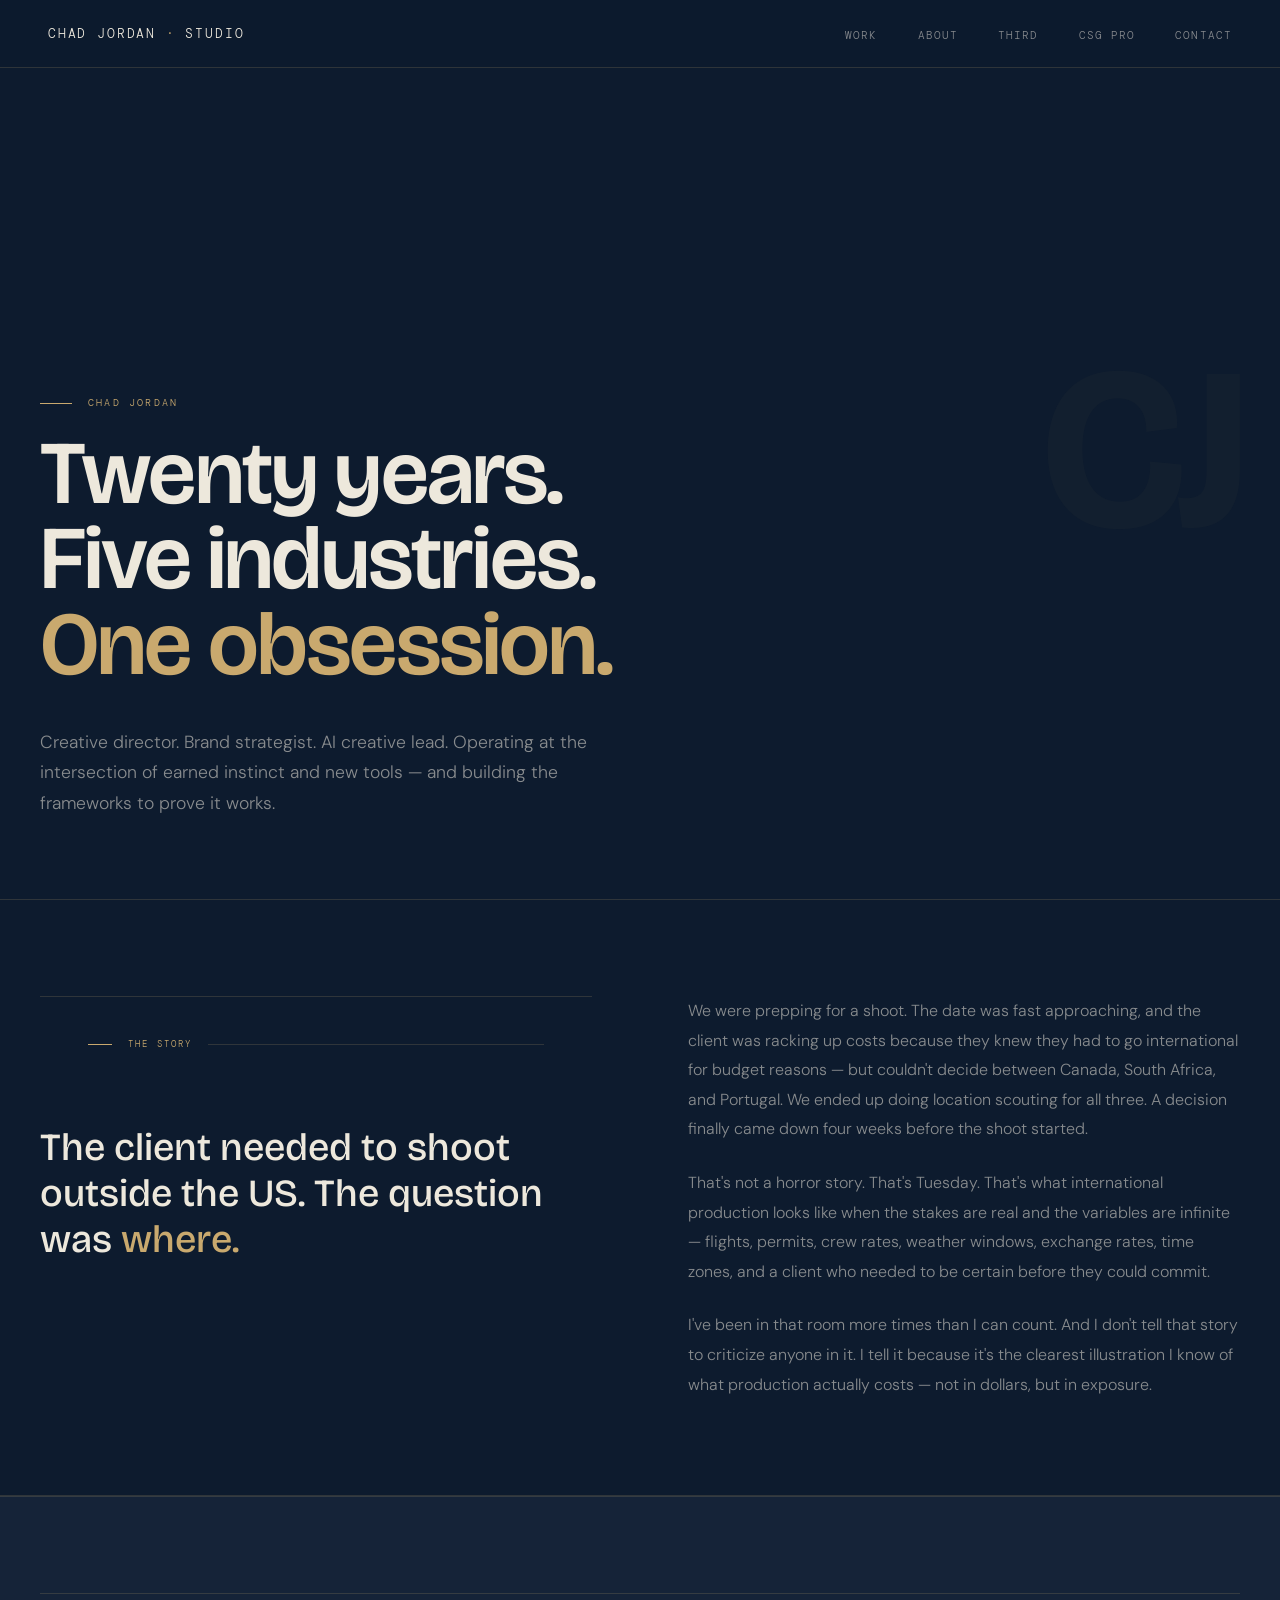
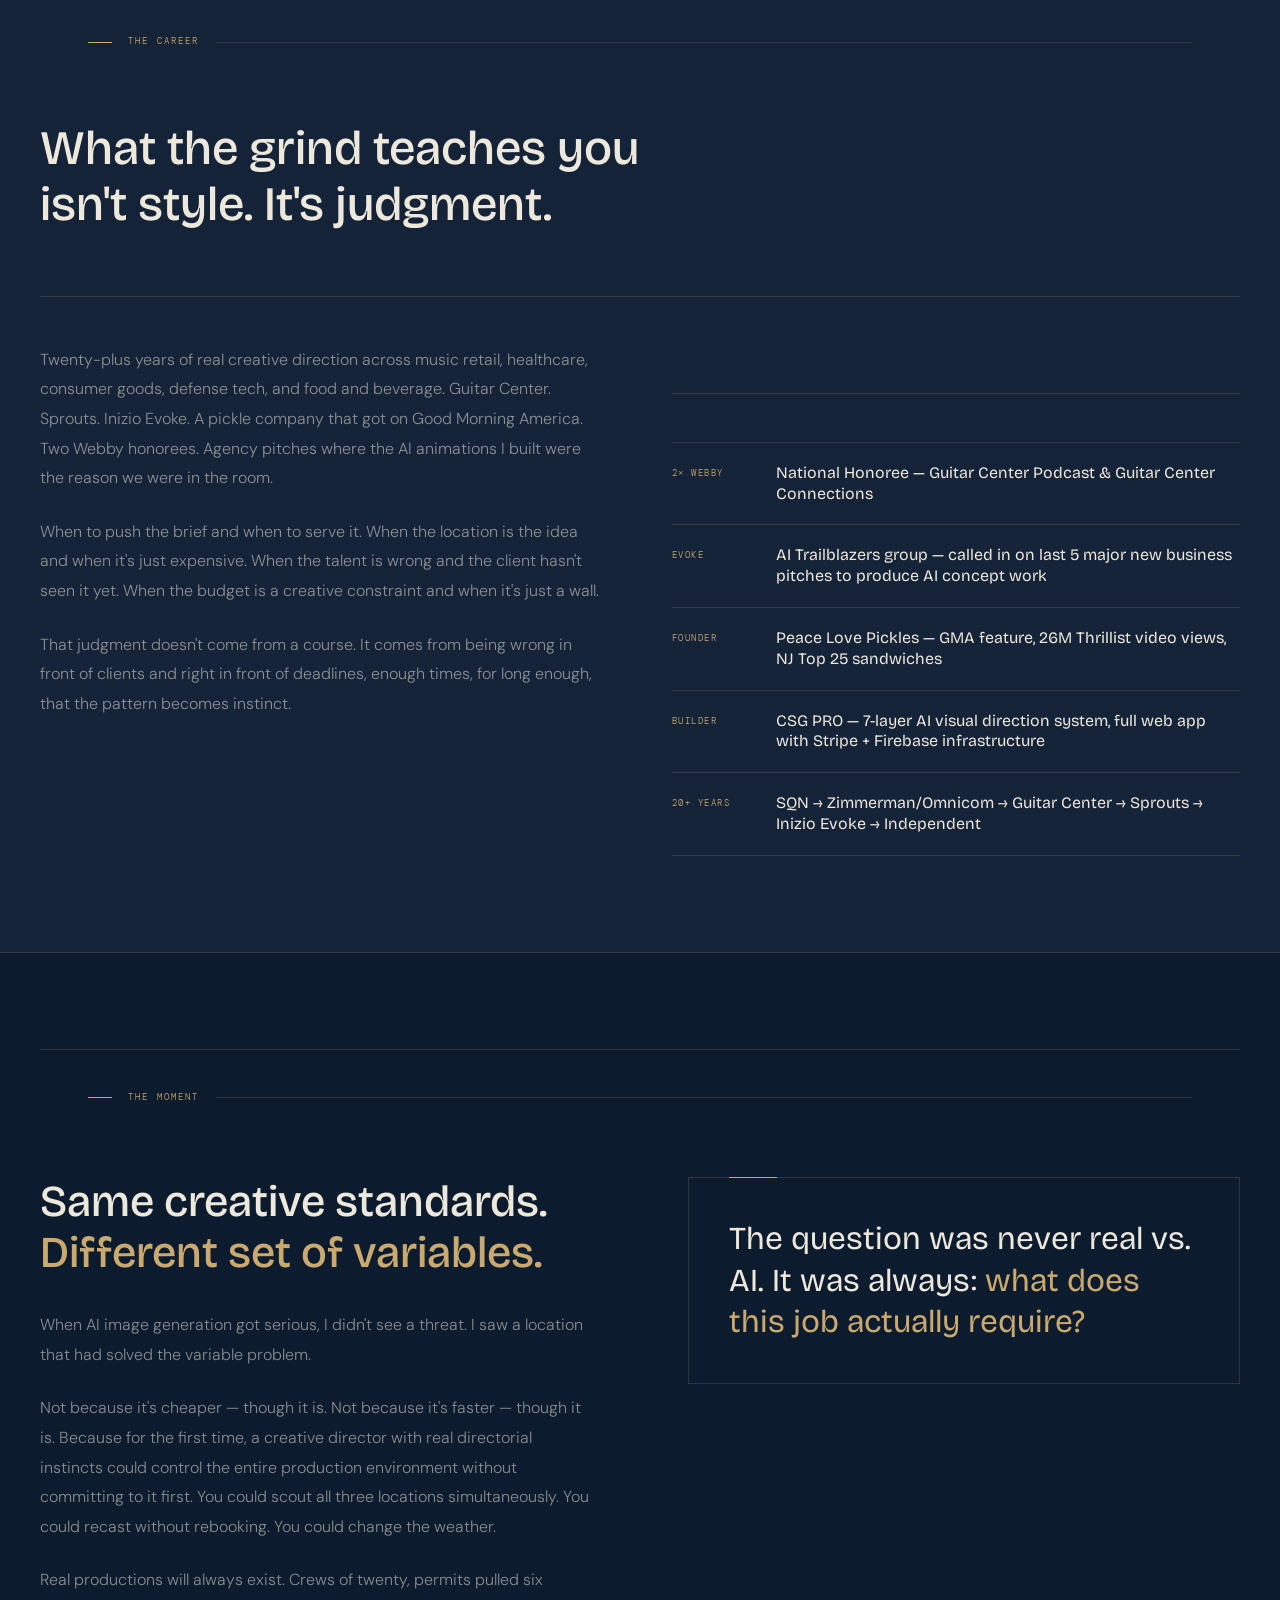
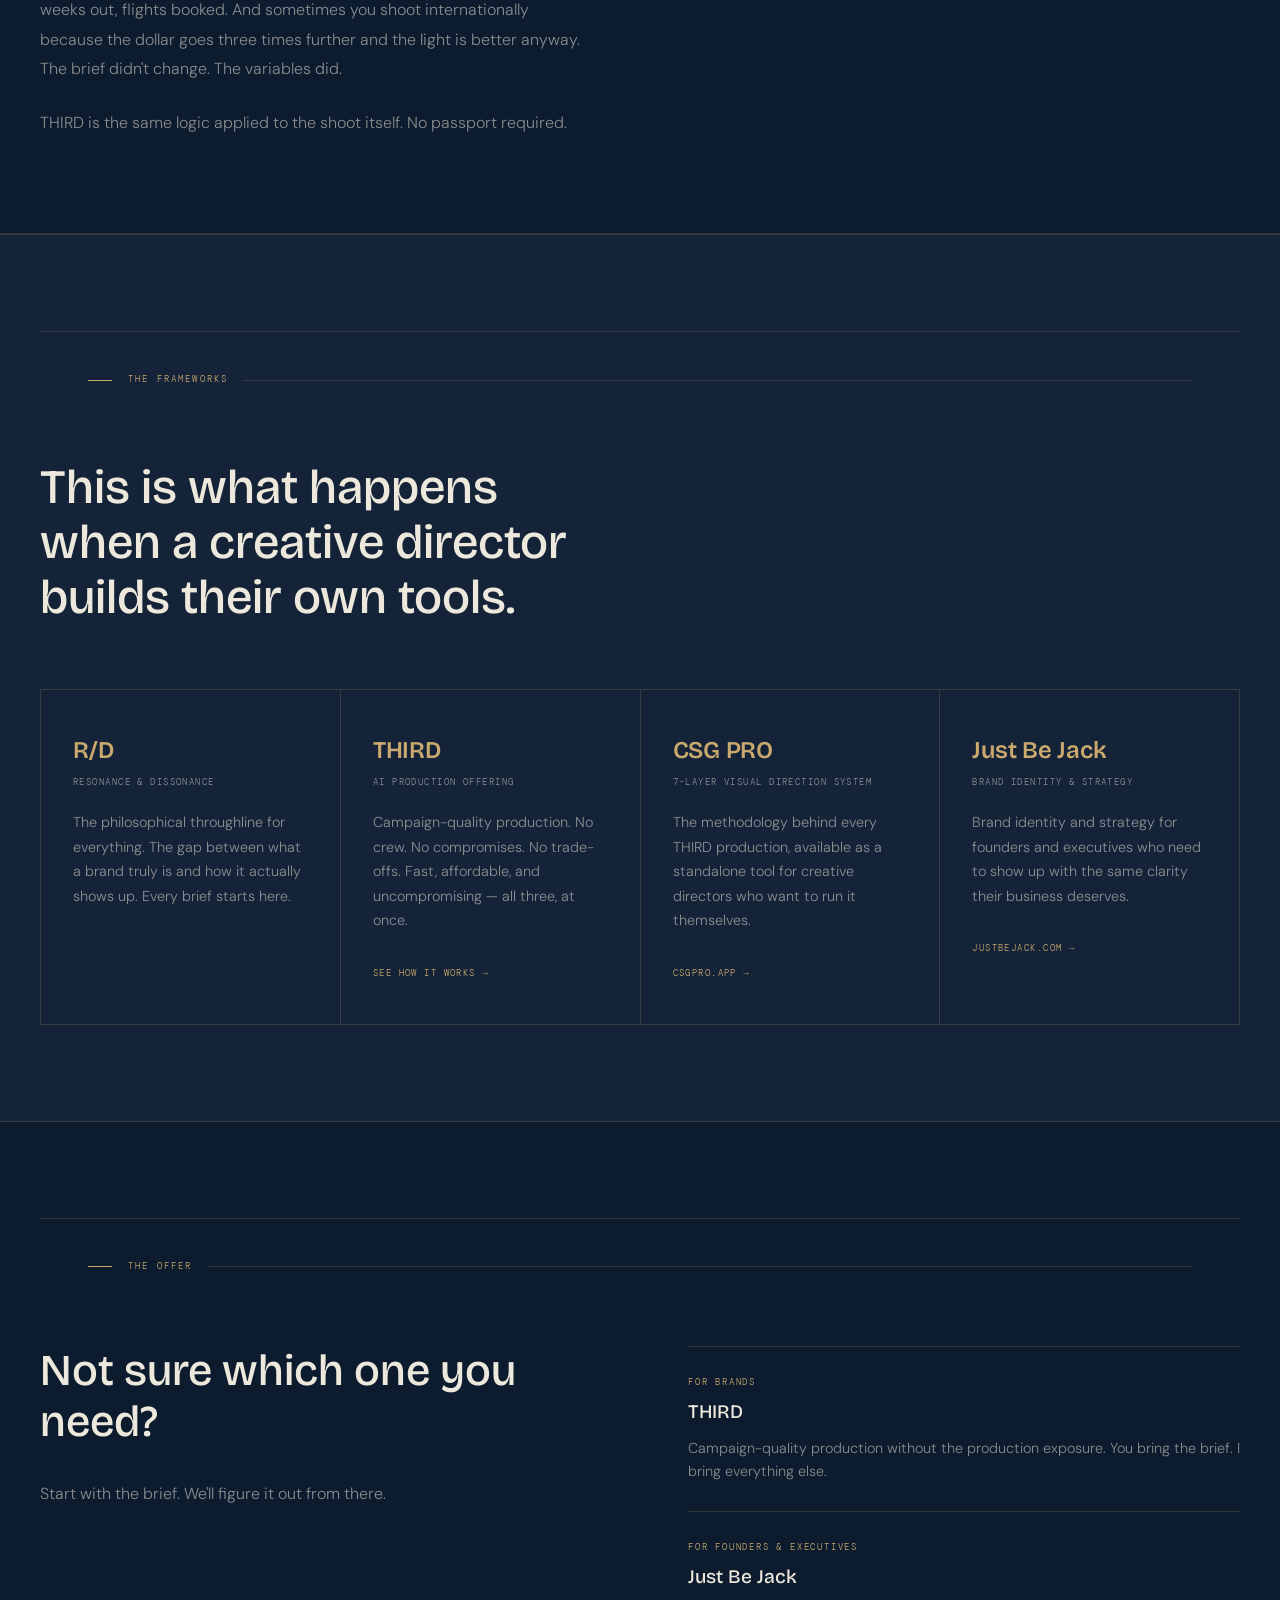
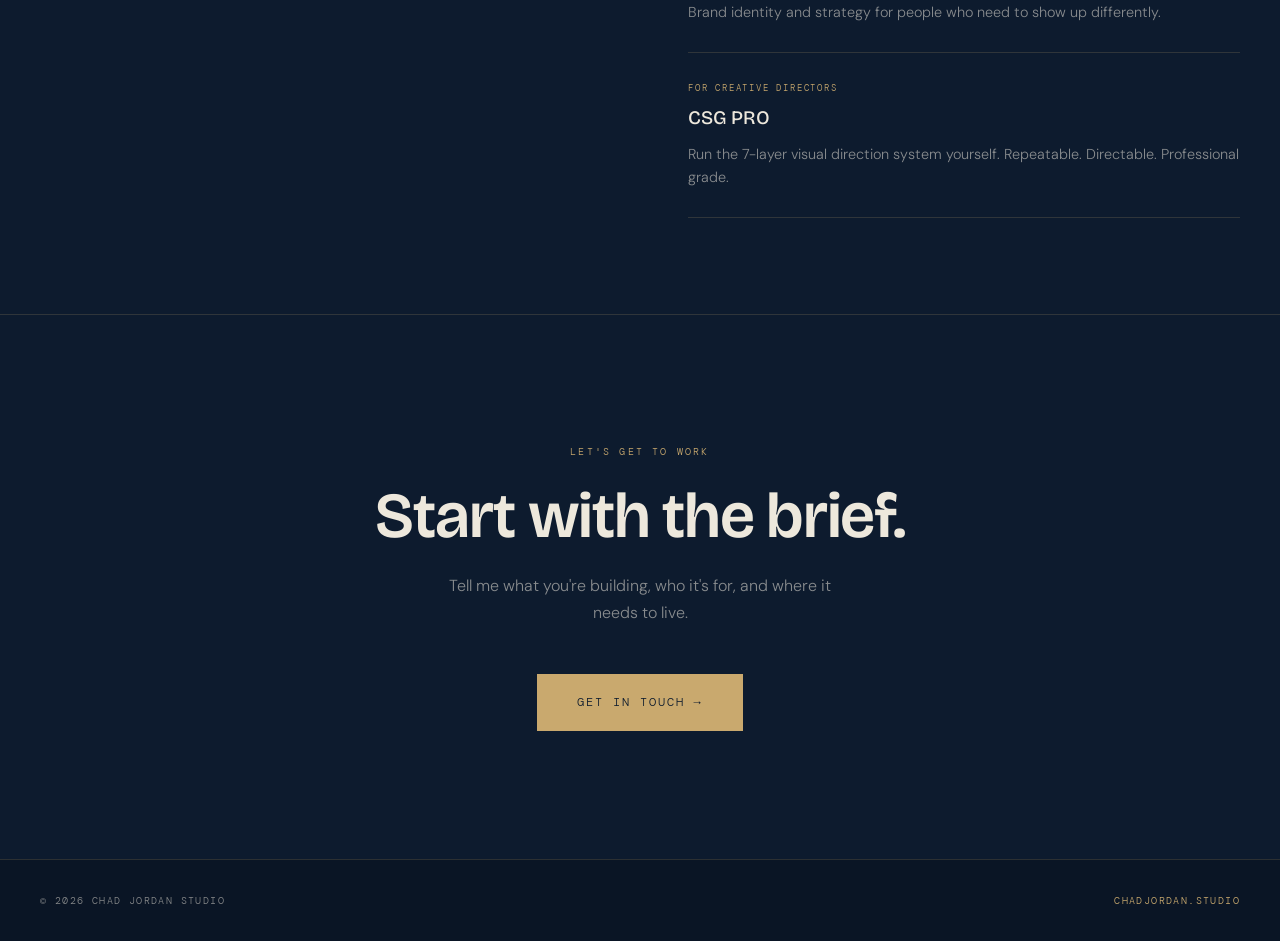
==== commit 75c8e787: "Add subscription page; update site files" ====
--- a/about.html
+++ b/about.html
@@ -4,6 +4,7 @@
 <meta charset="UTF-8">
 <meta name="viewport" content="width=device-width, initial-scale=1.0">
 <title>About — Chad Jordan Studio</title>
+<link rel="stylesheet" href="style.css?v=10">
 <link href="https://fonts.googleapis.com/css2?family=Bricolage+Grotesque:opsz,wght@12..96,300;12..96,400;12..96,500;12..96,600;12..96,700&family=DM+Mono:wght@300;400;500&family=DM+Sans:wght@300;400;500&display=swap" rel="stylesheet">
 <style>
 *,*::before,*::after{box-sizing:border-box;margin:0;padding:0}
@@ -18,11 +19,6 @@
 html{scroll-behavior:smooth}
 body{background:var(--navy);color:var(--white);font-family:'DM Sans',sans-serif;font-size:16px;line-height:1.7;overflow-x:hidden;}
 
-nav{position:fixed;top:0;left:0;right:0;z-index:100;padding:0 2.5rem;height:64px;display:flex;align-items:center;justify-content:space-between;background:rgba(13,27,46,0.85);backdrop-filter:blur(12px);border-bottom:0.5px solid var(--gold-dim);}
-.nav-wordmark{font-family:'DM Mono',monospace;font-size:11px;letter-spacing:0.18em;color:var(--white-dim);text-transform:uppercase;text-decoration:none;}
-.nav-wordmark span{color:var(--gold);}
-.nav-back{font-family:'DM Mono',monospace;font-size:10px;letter-spacing:0.14em;text-transform:uppercase;color:var(--white-dim);text-decoration:none;border:0.5px solid var(--gold-dim);padding:6px 14px;transition:color 0.2s,border-color 0.2s;}
-.nav-back:hover{color:var(--gold);border-color:var(--gold);}
 
 /* HERO */
 .hero{
@@ -268,8 +264,7 @@
 .reveal.visible{opacity:1;transform:translateY(0);}
 
 @media(max-width:768px){
-  nav{padding:0 1.25rem;}
-  .hero{padding:0 1.25rem 4rem;}
+    .hero{padding:0 1.25rem 4rem;}
   .hero-ghost{display:none;}
   section{padding:4rem 1.25rem;}
   .story-section,.moment-inner,.offer-inner{grid-template-columns:1fr;gap:3rem;}
@@ -281,9 +276,29 @@
 <body>
 
 <nav>
-  <a class="nav-wordmark" href="index.html">Chad Jordan <span>Studio</span></a>
-  <a class="nav-back" href="index.html">← Back</a>
+  <a href="index.html" class="logo">Chad Jordan <span>·</span> Studio</a>
+  <ul class="nav-links">
+    <li><a href="index.html#work">Work</a></li>
+    <li><a href="about.html">About</a></li>
+    <li><a href="third.html">THIRD</a></li>
+    <li><a href="csgpro.html">CSG Pro</a></li>
+    <li><a href="mailto:chad@justbejack.com">Contact</a></li>
+  </ul>
+  <button class="nav-toggle" id="nav-toggle" aria-label="Menu">
+    <span></span><span></span><span></span>
+  </button>
 </nav>
+
+<div class="nav-overlay" id="nav-overlay">
+  <button class="nav-overlay-x" id="nav-overlay-x" aria-label="Close menu">✕</button>
+  <ul class="nav-overlay-links">
+    <li><a href="index.html#work">Work</a></li>
+    <li><a href="about.html">About</a></li>
+    <li><a href="third.html">THIRD</a></li>
+    <li><a href="csgpro.html">CSG Pro</a></li>
+    <li><a href="mailto:chad@justbejack.com">Contact</a></li>
+  </ul>
+</div>
 
 <section class="hero">
   <div class="hero-ghost">CJ</div>
@@ -447,5 +462,15 @@
 },{threshold:0.1,rootMargin:'0px 0px -40px 0px'});
 document.querySelectorAll('.reveal').forEach(el=>observer.observe(el));
 </script>
+<script>
+const navToggle = document.getElementById("nav-toggle");
+const navOverlay = document.getElementById("nav-overlay");
+const navOverlayX = document.getElementById("nav-overlay-x");
+function closeNav(){navToggle.classList.remove("open");navOverlay.classList.remove("open");}
+function openNav(){navToggle.classList.add("open");navOverlay.classList.add("open");}
+if(navToggle){navToggle.addEventListener("click",function(){navOverlay.classList.contains("open")?closeNav():openNav();});}
+if(navOverlayX){navOverlayX.addEventListener("click",closeNav);}
+if(navOverlay){navOverlay.querySelectorAll("a").forEach(function(link){link.addEventListener("click",closeNav);});}
+</script>
 </body>
 </html>
--- a/style.css
+++ b/style.css
@@ -0,0 +1,685 @@
+*{margin:0;padding:0;box-sizing:border-box;}
+a{color:inherit;text-decoration:none;}
+ul,ol{list-style:none;}
+
+:root{
+  --navy:#0d1b2e;
+  --navy-mid:#152338;
+  --navy-light:#1e2f45;
+  --gold:#c9a96e;
+  --gold-dim:rgba(201,169,110,0.4);
+  --gold-rule:rgba(201,169,110,0.18);
+  --white:#ede8dc;
+  --white-dim:rgba(237,232,220,0.72);
+  --white-faint:rgba(237,232,220,0.12);
+}
+
+html{scroll-behavior:smooth;}
+body{
+  background:var(--navy);
+  color:var(--white);
+  font-family:'DM Sans',sans-serif;
+  font-weight:300;
+  overflow-x:hidden;
+}
+
+/* NAV */
+nav{
+  position:fixed;
+  top:0;left:0;right:0;
+  z-index:150;
+  display:flex;
+  justify-content:space-between;
+  align-items:center;
+  padding:1.25rem 3rem;
+  border-bottom:0.5px solid var(--gold-rule);
+  background:rgba(13,27,46,0.96);
+  backdrop-filter:blur(12px);
+}
+.logo{
+  font-family:'DM Mono',monospace;
+  font-size:13px;
+  font-weight:300;
+  letter-spacing:0.14em;
+  text-transform:uppercase;
+  color:var(--white);
+  text-decoration:none;
+}
+.logo span{color:var(--gold);}
+.nav-links{display:flex;gap:2.5rem;list-style:none;margin:0;padding:0;}
+.nav-links li{list-style:none;}
+.nav-links a{
+  font-family:'DM Mono',monospace;
+  font-size:11px;
+  letter-spacing:0.1em;
+  text-transform:uppercase;
+  color:var(--white-dim);
+  text-decoration:none;
+  transition:color 0.2s;
+}
+.nav-links a:hover{color:var(--gold);}
+
+/* NAV OVERLAY — sits outside nav, full screen */
+.nav-overlay{
+  display:none;
+  position:fixed;
+  top:0;left:0;right:0;bottom:0;
+  background:#0d1b2e;
+  z-index:500;
+  flex-direction:column;
+  align-items:center;
+  justify-content:center;
+}
+.nav-overlay.open{display:flex;}
+.nav-overlay-links{
+  list-style:none;
+  display:flex;
+  flex-direction:column;
+  align-items:center;
+  gap:2.5rem;
+  padding:0;margin:0;
+}
+.nav-overlay-links li{list-style:none;}
+.nav-overlay-links a{
+  font-family:'Bricolage Grotesque',sans-serif;
+  font-size:2.2rem;
+  font-weight:400;
+  color:var(--white);
+  text-decoration:none;
+  letter-spacing:0.02em;
+  transition:color 0.2s;
+}
+.nav-overlay-links a:hover{color:var(--gold);}
+
+/* HAMBURGER */
+.nav-toggle{
+  display:none;
+  flex-direction:column;
+  justify-content:center;
+  gap:5px;
+  background:none;
+  border:none;
+  cursor:pointer;
+  padding:6px;
+  z-index:600;
+  position:relative;
+}
+.nav-toggle span{
+  display:block;
+  width:22px;
+  height:1.5px;
+  background:var(--white);
+  transition:transform 0.3s ease,opacity 0.3s ease;
+  border-radius:1px;
+}
+.nav-toggle.open span{background:var(--white);}
+.nav-toggle.open span:nth-child(1){transform:translateY(6px) rotate(45deg);}
+.nav-toggle.open span:nth-child(2){opacity:0;}
+.nav-toggle.open span:nth-child(3){transform:translateY(-6px) rotate(-45deg);}
+
+/* Close button inside overlay */
+.nav-overlay-x{
+  position:absolute;
+  top:1.25rem;right:1.5rem;
+  background:none;border:none;
+  font-size:1.2rem;
+  color:var(--white-dim);
+  cursor:pointer;
+  padding:8px;
+  line-height:1;
+  transition:color 0.2s;
+}
+.nav-overlay-x:hover{color:var(--gold);}
+
+/* HERO */
+.hero{
+  position:relative;
+  min-height:100vh;
+  display:flex;
+  flex-direction:column;
+  justify-content:flex-end;
+  border-bottom:0.5px solid var(--gold-rule);
+  overflow:hidden;
+}
+.hero-image-wrap{
+  position:absolute;
+  inset:0;
+  z-index:0;
+}
+.hero-image{
+  width:100%;
+  height:100%;
+  object-fit:cover;
+  object-position:center center;
+  filter:brightness(0.45) saturate(0.8);
+}
+.hero-image-overlay{
+  position:absolute;
+  inset:0;
+  background:linear-gradient(
+    to bottom,
+    rgba(13,27,46,0.3) 0%,
+    rgba(13,27,46,0.1) 30%,
+    rgba(13,27,46,0.6) 65%,
+    rgba(13,27,46,0.97) 100%
+  );
+}
+.hero-content{
+  position:relative;
+  z-index:1;
+  padding:0 3rem 5rem;
+  max-width:1000px;
+}
+.hero-label{
+  font-family:'DM Mono',monospace;
+  font-size:10px;
+  letter-spacing:0.22em;
+  text-transform:uppercase;
+  color:var(--gold);
+  margin-bottom:1.75rem;
+  display:flex;
+  align-items:center;
+  gap:0.75rem;
+  opacity:0;
+  animation:fadeUp 0.8s ease 0.3s forwards;
+}
+.hero-label::before{
+  content:'';
+  display:inline-block;
+  width:28px;
+  height:0.5px;
+  background:var(--gold);
+}
+.hero-headline{
+  font-family:'Bricolage Grotesque',sans-serif;
+  font-size:clamp(2.6rem,4.5vw,4.5rem);
+  font-weight:400;
+  line-height:1.1;
+  color:var(--white);
+  margin-bottom:1.5rem;
+  max-width:820px;
+  opacity:0;
+  animation:fadeUp 0.8s ease 0.5s forwards;
+}
+.hero-headline em{font-style:italic;color:var(--gold);}
+.hero-body{
+  font-size:15px;
+  line-height:1.85;
+  color:var(--white-dim);
+  max-width:480px;
+  margin-bottom:3rem;
+  opacity:0;
+  animation:fadeUp 0.8s ease 0.7s forwards;
+}
+.hero-meta{
+  display:flex;
+  gap:0;
+  border-top:0.5px solid var(--gold-rule);
+  padding-top:1.75rem;
+  opacity:0;
+  animation:fadeUp 0.8s ease 0.9s forwards;
+}
+.meta-item{
+  display:flex;
+  flex-direction:column;
+  gap:0.4rem;
+  padding-right:2.5rem;
+  margin-right:2.5rem;
+  border-right:0.5px solid var(--gold-rule);
+}
+.meta-item:last-child{border-right:none;margin-right:0;padding-right:0;}
+.meta-label{
+  font-family:'DM Mono',monospace;
+  font-size:9px;
+  letter-spacing:0.2em;
+  text-transform:uppercase;
+  color:rgba(201,169,110,0.5);
+}
+.meta-value{font-size:13px;color:var(--white-dim);}
+
+/* SCROLL HINT */
+.scroll-hint{
+  position:absolute;
+  bottom:2rem;
+  right:3rem;
+  z-index:1;
+  font-family:'DM Mono',monospace;
+  font-size:9px;
+  letter-spacing:0.18em;
+  text-transform:uppercase;
+  color:rgba(201,169,110,0.35);
+  display:flex;
+  flex-direction:column;
+  align-items:center;
+  gap:0.5rem;
+  animation:fadeUp 0.8s ease 1.2s both;
+}
+.scroll-hint::after{
+  content:'';
+  display:block;
+  width:1px;
+  height:36px;
+  background:linear-gradient(to bottom, var(--gold-dim), transparent);
+  animation:scrollLine 2s ease-in-out infinite;
+}
+@keyframes scrollLine{
+  0%,100%{opacity:0.3;transform:scaleY(0.8);}
+  50%{opacity:0.9;transform:scaleY(1);}
+}
+
+/* SECTION LABEL */
+.section-label{
+  font-family:'DM Mono',monospace;
+  font-size:9px;
+  letter-spacing:0.22em;
+  text-transform:uppercase;
+  color:rgba(201,169,110,0.4);
+  padding:2.5rem 3rem 1.5rem;
+  display:flex;
+  align-items:center;
+  gap:1rem;
+  border-top:0.5px solid var(--gold-rule);
+}
+.section-label::after{
+  content:'';
+  flex:1;
+  height:0.5px;
+  background:var(--gold-rule);
+}
+
+/* CASE GRID */
+.case-grid{
+  display:grid;
+  grid-template-columns:1fr 1fr;
+  border-top:0.5px solid var(--gold-rule);
+}
+.case-item{
+  border:0.5px solid var(--gold-rule);
+  cursor:pointer;
+  position:relative;
+  overflow:hidden;
+  aspect-ratio:16/10;
+  background:var(--navy-mid);
+  display:block;
+  text-decoration:none;
+}
+.case-item.featured{
+  grid-column:1/-1;
+  aspect-ratio:21/9;
+}
+.case-bg{
+  width:100%;
+  height:100%;
+  object-fit:cover;
+  position:absolute;
+  inset:0;
+  filter:brightness(0.55) saturate(0.95);
+  transition:filter 0.6s ease, transform 0.7s ease;
+}
+.case-item:hover .case-bg{
+  filter:brightness(0.7) saturate(1);
+  transform:scale(1.04);
+}
+.case-overlay{
+  position:absolute;
+  inset:0;
+  padding:2.5rem;
+  display:flex;
+  flex-direction:column;
+  justify-content:flex-end;
+  background:linear-gradient(to top, rgba(13,27,46,0.88) 0%, rgba(13,27,46,0.08) 50%, transparent 100%);
+}
+.case-number{
+  font-family:'DM Mono',monospace;
+  font-size:10px;
+  letter-spacing:0.15em;
+  color:var(--gold);
+  margin-bottom:0.6rem;
+}
+.case-title{
+  font-family:'Bricolage Grotesque',sans-serif;
+  font-size:clamp(1.2rem,1.8vw,1.8rem);
+  font-weight:400;
+  color:var(--white);
+  line-height:1.15;
+  margin-bottom:0.5rem;
+}
+.case-sub{
+  font-family:'DM Mono',monospace;
+  font-size:10px;
+  letter-spacing:0.1em;
+  text-transform:uppercase;
+  color:rgba(237,232,220,0.35);
+  transition:color 0.3s;
+}
+.case-item:hover .case-sub{color:rgba(201,169,110,0.6);}
+.case-tag{
+  position:absolute;
+  top:1.5rem;
+  right:1.5rem;
+  font-family:'DM Mono',monospace;
+  font-size:9px;
+  letter-spacing:0.12em;
+  text-transform:uppercase;
+  padding:5px 12px;
+  background:rgba(13,27,46,0.82);
+}
+.case-tag--commercial{
+  color:var(--gold);
+  border:0.5px solid rgba(201,169,110,0.55);
+}
+.case-tag--spec{
+  color:rgba(237,232,220,0.6);
+  border:0.5px solid rgba(237,232,220,0.2);
+}
+.case-tag--exploration{
+  color:rgba(201,169,110,0.5);
+  border:0.5px solid rgba(201,169,110,0.18);
+}
+
+/* POV */
+.pov-section{
+  padding:6rem 3rem;
+  border-top:0.5px solid var(--gold-rule);
+  display:grid;
+  grid-template-columns:220px 1fr;
+  gap:4rem;
+  align-items:center;
+}
+.pov-label{
+  font-family:'DM Mono',monospace;
+  font-size:9px;
+  letter-spacing:0.2em;
+  text-transform:uppercase;
+  color:rgba(201,169,110,0.4);
+  border-right:0.5px solid var(--gold-rule);
+  padding-right:4rem;
+  align-self:stretch;
+  display:flex;
+  align-items:center;
+}
+.pov-text{
+  font-family:'Bricolage Grotesque',sans-serif;
+  font-size:clamp(1.5rem,2.2vw,2.1rem);
+  font-weight:400;
+  line-height:1.55;
+  color:var(--white);
+}
+.pov-text em{font-style:italic;color:var(--gold);}
+
+/* ABOUT */
+.about-strip{
+  padding:5rem 3rem;
+  border-top:0.5px solid var(--gold-rule);
+  display:grid;
+  grid-template-columns:1fr 1fr;
+  gap:5rem;
+  background:var(--navy-mid);
+}
+.about-left h2{
+  font-family:'Bricolage Grotesque',sans-serif;
+  font-size:clamp(1.8rem,2.5vw,2.5rem);
+  font-weight:400;
+  color:var(--white);
+  line-height:1.2;
+  margin-bottom:1.5rem;
+}
+.about-left h2 em{font-style:italic;color:var(--gold);}
+.about-left p{
+  font-size:15px;
+  line-height:1.85;
+  color:var(--white-dim);
+  margin-bottom:1.5rem;
+}
+.about-left p:last-of-type{margin-bottom:2.5rem;}
+.cta-link{
+  font-family:'DM Mono',monospace;
+  font-size:10px;
+  letter-spacing:0.15em;
+  text-transform:uppercase;
+  color:var(--gold);
+  text-decoration:none;
+  display:inline-flex;
+  align-items:center;
+  gap:0.75rem;
+  border-bottom:0.5px solid rgba(201,169,110,0.3);
+  padding-bottom:0.25rem;
+  transition:border-color 0.2s;
+}
+.cta-link:hover{border-color:var(--gold);}
+.cta-link::after{content:'→';}
+.awards-grid{
+  display:grid;
+  grid-template-columns:1fr 1fr;
+  gap:1px;
+  background:var(--gold-rule);
+  align-self:start;
+  border:0.5px solid var(--gold-rule);
+}
+.award-item{background:var(--navy-mid);padding:1.75rem;}
+.award-num{
+  font-family:'Bricolage Grotesque',sans-serif;
+  font-size:2.8rem;
+  color:var(--gold);
+  line-height:1;
+  margin-bottom:0.4rem;
+}
+.award-label{
+  font-family:'DM Mono',monospace;
+  font-size:9px;
+  letter-spacing:0.14em;
+  text-transform:uppercase;
+  color:var(--white-dim);
+}
+
+/* TOOLS */
+.tools-section{
+  padding:3rem;
+  border-top:0.5px solid var(--gold-rule);
+  display:flex;
+  gap:0.6rem;
+  flex-wrap:wrap;
+}
+.tool-pill{
+  font-family:'DM Mono',monospace;
+  font-size:9px;
+  letter-spacing:0.12em;
+  text-transform:uppercase;
+  color:rgba(201,169,110,0.5);
+  border:0.5px solid rgba(201,169,110,0.15);
+  padding:6px 14px;
+  background:rgba(201,169,110,0.03);
+  transition:border-color 0.2s,color 0.2s;
+  cursor:default;
+}
+.tool-pill:hover{border-color:rgba(201,169,110,0.4);color:var(--gold);}
+
+/* FOOTER */
+footer{
+  padding:2.5rem 3rem;
+  border-top:0.5px solid var(--gold-rule);
+  display:flex;
+  justify-content:space-between;
+  align-items:center;
+  background:#0a1525;
+}
+.footer-name{
+  font-family:'Bricolage Grotesque',sans-serif;
+  font-size:1rem;
+  color:rgba(237,232,220,0.3);
+}
+.footer-name span{color:var(--gold);}
+.footer-links{display:flex;gap:2rem;list-style:none;}
+.footer-links a{
+  font-family:'DM Mono',monospace;
+  font-size:10px;
+  letter-spacing:0.1em;
+  text-transform:uppercase;
+  color:rgba(237,232,220,0.22);
+  text-decoration:none;
+  transition:color 0.2s;
+}
+.footer-links a:hover{color:var(--gold);}
+
+/* ANIMATIONS */
+@keyframes fadeUp{
+  from{opacity:0;transform:translateY(24px);}
+  to{opacity:1;transform:translateY(0);}
+}
+.reveal{
+  opacity:0;
+  transform:translateY(20px);
+  transition:opacity 0.75s ease,transform 0.75s ease;
+}
+.reveal.visible{opacity:1;transform:none;}
+
+
+
+.hero-headline em,
+.cs-title em,
+.ab-hero h1 em,
+.ab-producer-text,
+.ab-rd-text,
+.cs-insight-text,
+.cs-brief-left h2 em,
+.cs-detail-headline,
+.rg-insight-text,
+.rg-pull-quote p,
+.pull-quote p{
+  font-family:'Bricolage Grotesque',sans-serif;
+}
+
+/* RESPONSIVE */
+@media(max-width:900px){
+  nav{padding:1rem 1.5rem;}
+  .nav-links{display:none;}
+  .nav-toggle{display:flex;}
+  .hero-content{padding:0 1.5rem 4rem;}
+  .hero-headline{font-size:2.2rem;}
+  .hero-meta{flex-direction:column;gap:1.5rem;}
+  .meta-item{
+    border-right:none;padding-right:0;
+    border-bottom:0.5px solid var(--gold-rule);
+    padding-bottom:1.5rem;
+  }
+  .meta-item:last-child{border-bottom:none;padding-bottom:0;}
+  .scroll-hint{right:1.5rem;}
+  .case-grid{grid-template-columns:1fr;}
+  .case-item.featured{grid-column:1;aspect-ratio:16/9;}
+  .pov-section{grid-template-columns:1fr;gap:1.5rem;padding:4rem 1.5rem;}
+  .pov-label{border-right:none;padding-right:0;align-self:auto;}
+  .about-strip{grid-template-columns:1fr;gap:3rem;padding:4rem 1.5rem;}
+  .section-label{padding:2rem 1.5rem 1.25rem;}
+  .tools-section{padding:2rem 1.5rem;}
+  footer{flex-direction:column;gap:1.5rem;padding:2rem 1.5rem;text-align:center;}
+  .footer-links{flex-wrap:wrap;justify-content:center;}
+}
+
+/* THIRD CALLOUT */
+.third-callout{
+  border-top:0.5px solid var(--gold-rule);
+  border-bottom:0.5px solid var(--gold-rule);
+  padding:7rem 3rem;
+  position:relative;
+  overflow:hidden;
+  background:var(--navy);
+}
+.third-callout::before{
+  content:'';
+  position:absolute;
+  inset:0;
+  background-image:url('images/third_bg.png');
+  background-size:cover;
+  background-position:center 30%;
+  filter:brightness(0.28) saturate(0.7);
+  z-index:0;
+}
+.third-callout::after{
+  content:'';
+  position:absolute;
+  inset:0;
+  background:linear-gradient(
+    to right,
+    rgba(13,27,46,0.92) 0%,
+    rgba(13,27,46,0.6) 50%,
+    rgba(13,27,46,0.3) 100%
+  );
+  z-index:1;
+}
+.third-callout-inner{
+  position:relative;
+  z-index:2;
+  display:grid;
+  grid-template-columns:1fr 1fr;
+  gap:5rem;
+  align-items:center;
+}
+.third-callout-eyebrow{
+  font-family:'DM Mono',monospace;
+  font-size:9px;
+  letter-spacing:0.22em;
+  text-transform:uppercase;
+  color:rgba(201,169,110,0.4);
+  margin-bottom:0.75rem;
+}
+.third-callout-headline{
+  font-family:'Bricolage Grotesque',sans-serif;
+  font-size:clamp(2.5rem,5vw,4rem);
+  font-weight:600;
+  color:var(--white);
+  line-height:0.95;
+  letter-spacing:-0.02em;
+  margin-bottom:1.25rem;
+}
+.third-callout-body{
+  font-size:15px;
+  color:var(--white-dim);
+  line-height:1.75;
+  max-width:420px;
+  margin-bottom:2rem;
+}
+.third-callout-cta{
+  font-family:'DM Mono',monospace;
+  font-size:10px;
+  letter-spacing:0.16em;
+  text-transform:uppercase;
+  color:var(--navy);
+  background:var(--gold);
+  padding:13px 26px;
+  text-decoration:none;
+  display:inline-block;
+  transition:opacity 0.2s;
+}
+.third-callout-cta:hover{opacity:0.85;}
+.third-callout-right{
+  display:flex;
+  flex-direction:column;
+}
+.third-stat{
+  display:flex;
+  flex-direction:column;
+  gap:4px;
+  padding:1.5rem 0;
+}
+.third-stat-label{
+  font-family:'DM Mono',monospace;
+  font-size:9px;
+  letter-spacing:0.2em;
+  text-transform:uppercase;
+  color:rgba(201,169,110,0.4);
+}
+.third-stat-value{
+  font-family:'Bricolage Grotesque',sans-serif;
+  font-size:1.4rem;
+  font-weight:500;
+  color:var(--white);
+}
+.third-stat-divider{
+  width:100%;
+  height:0.5px;
+  background:var(--gold-rule);
+}
+@media(max-width:900px){
+  .third-callout{padding:4rem 1.5rem;}
+  .third-callout-inner{grid-template-columns:1fr;gap:3rem;}
+}
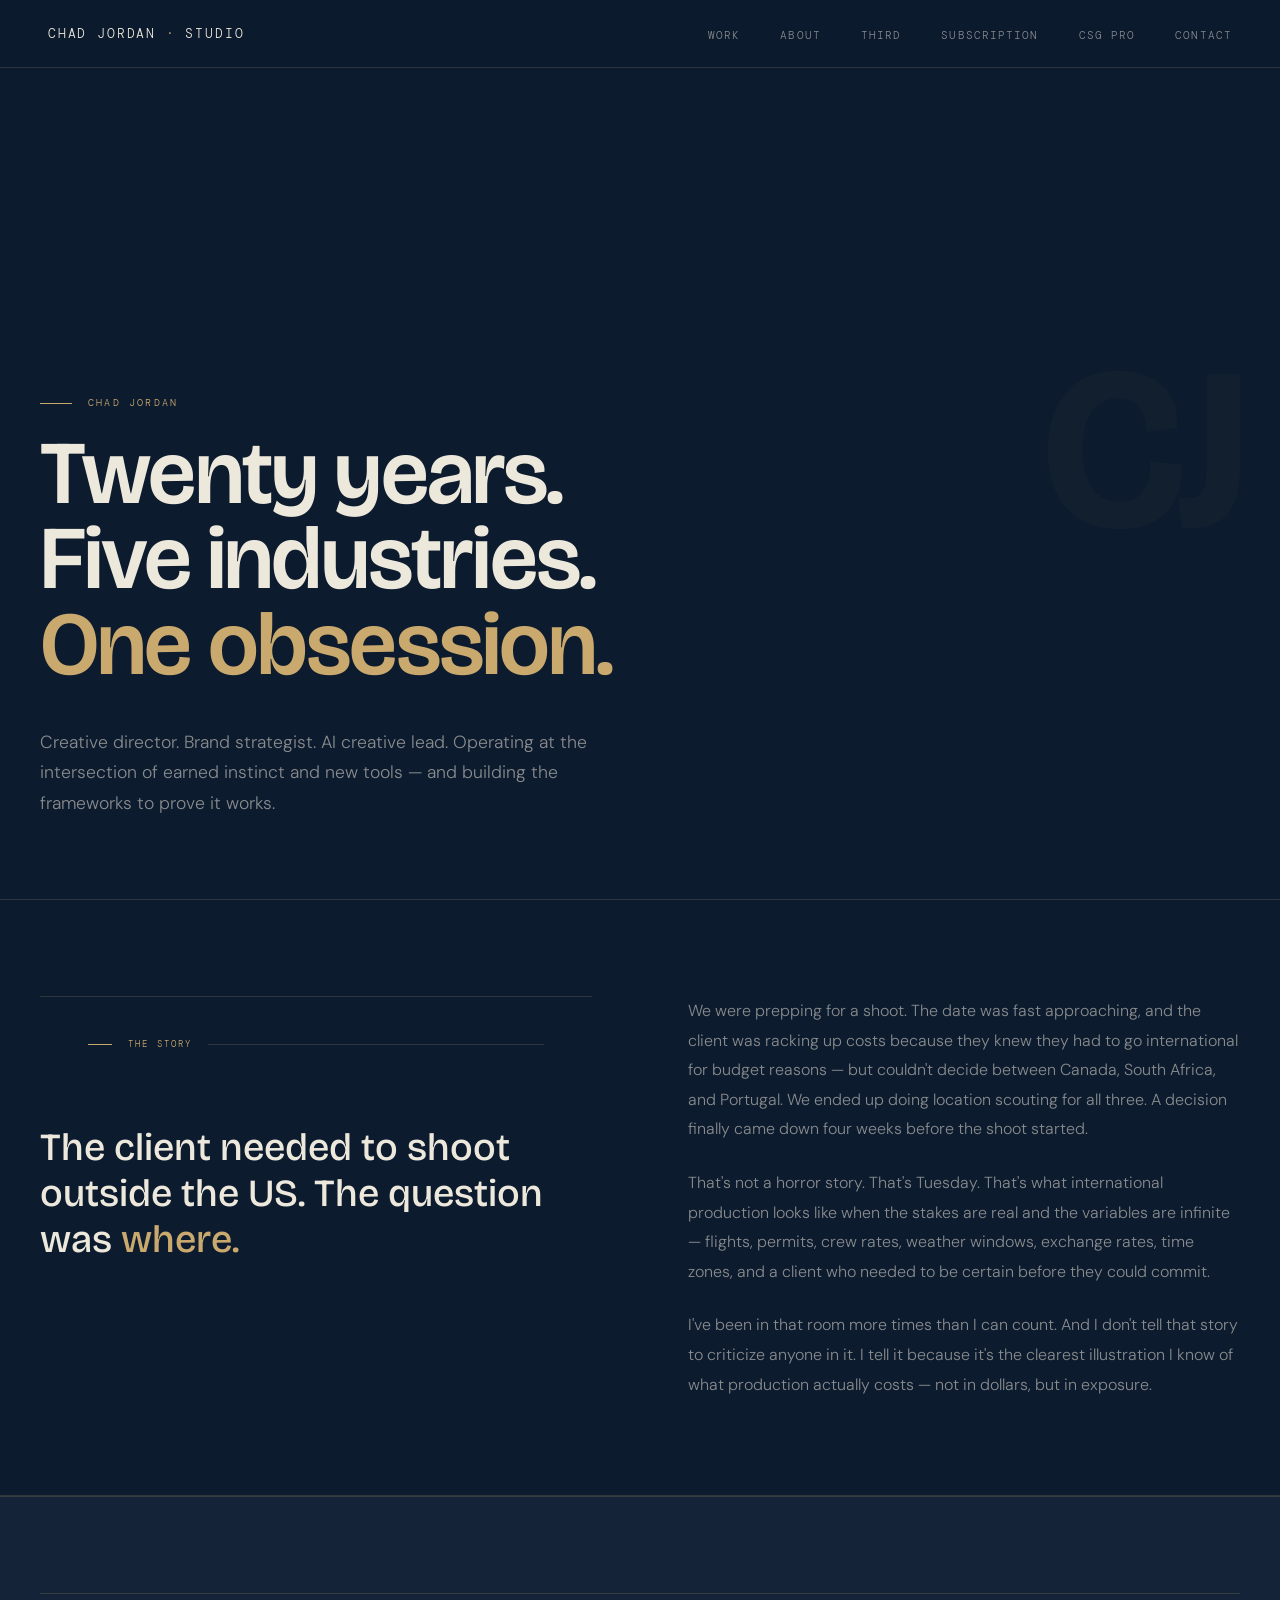
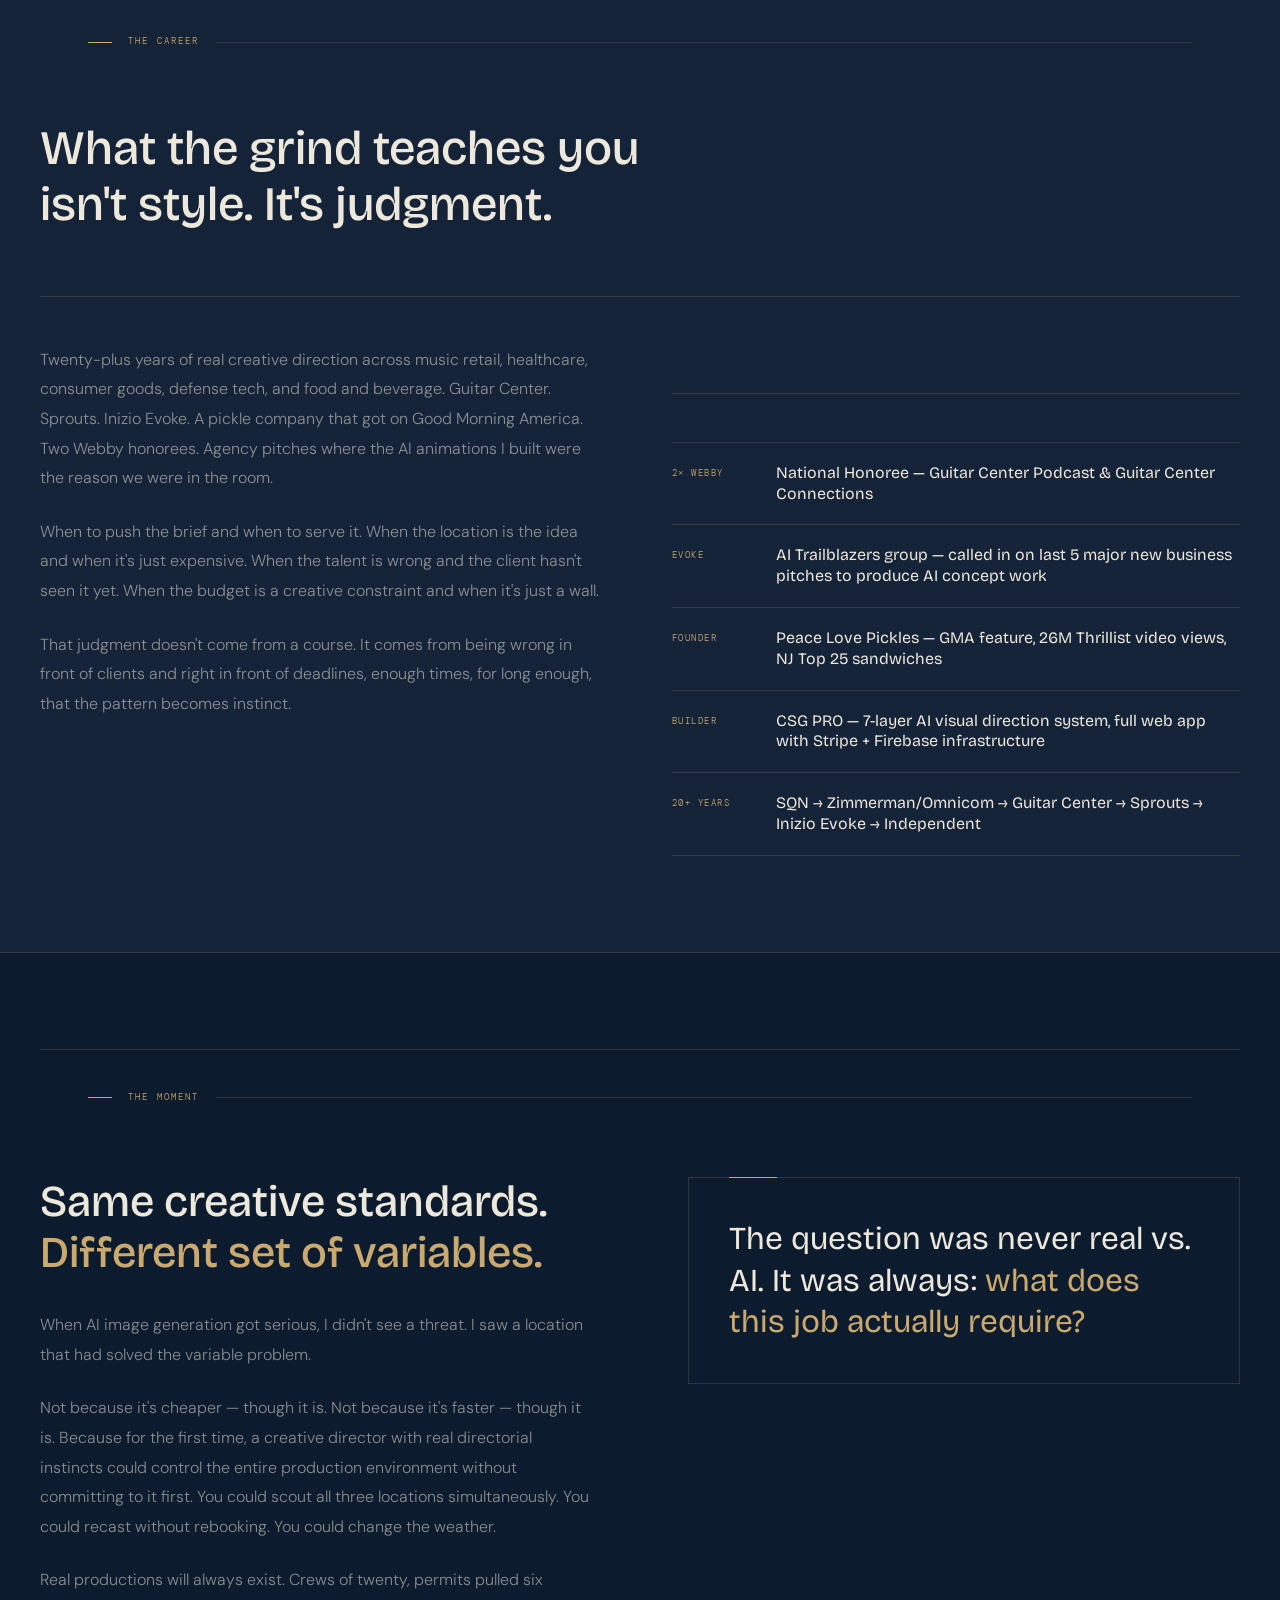
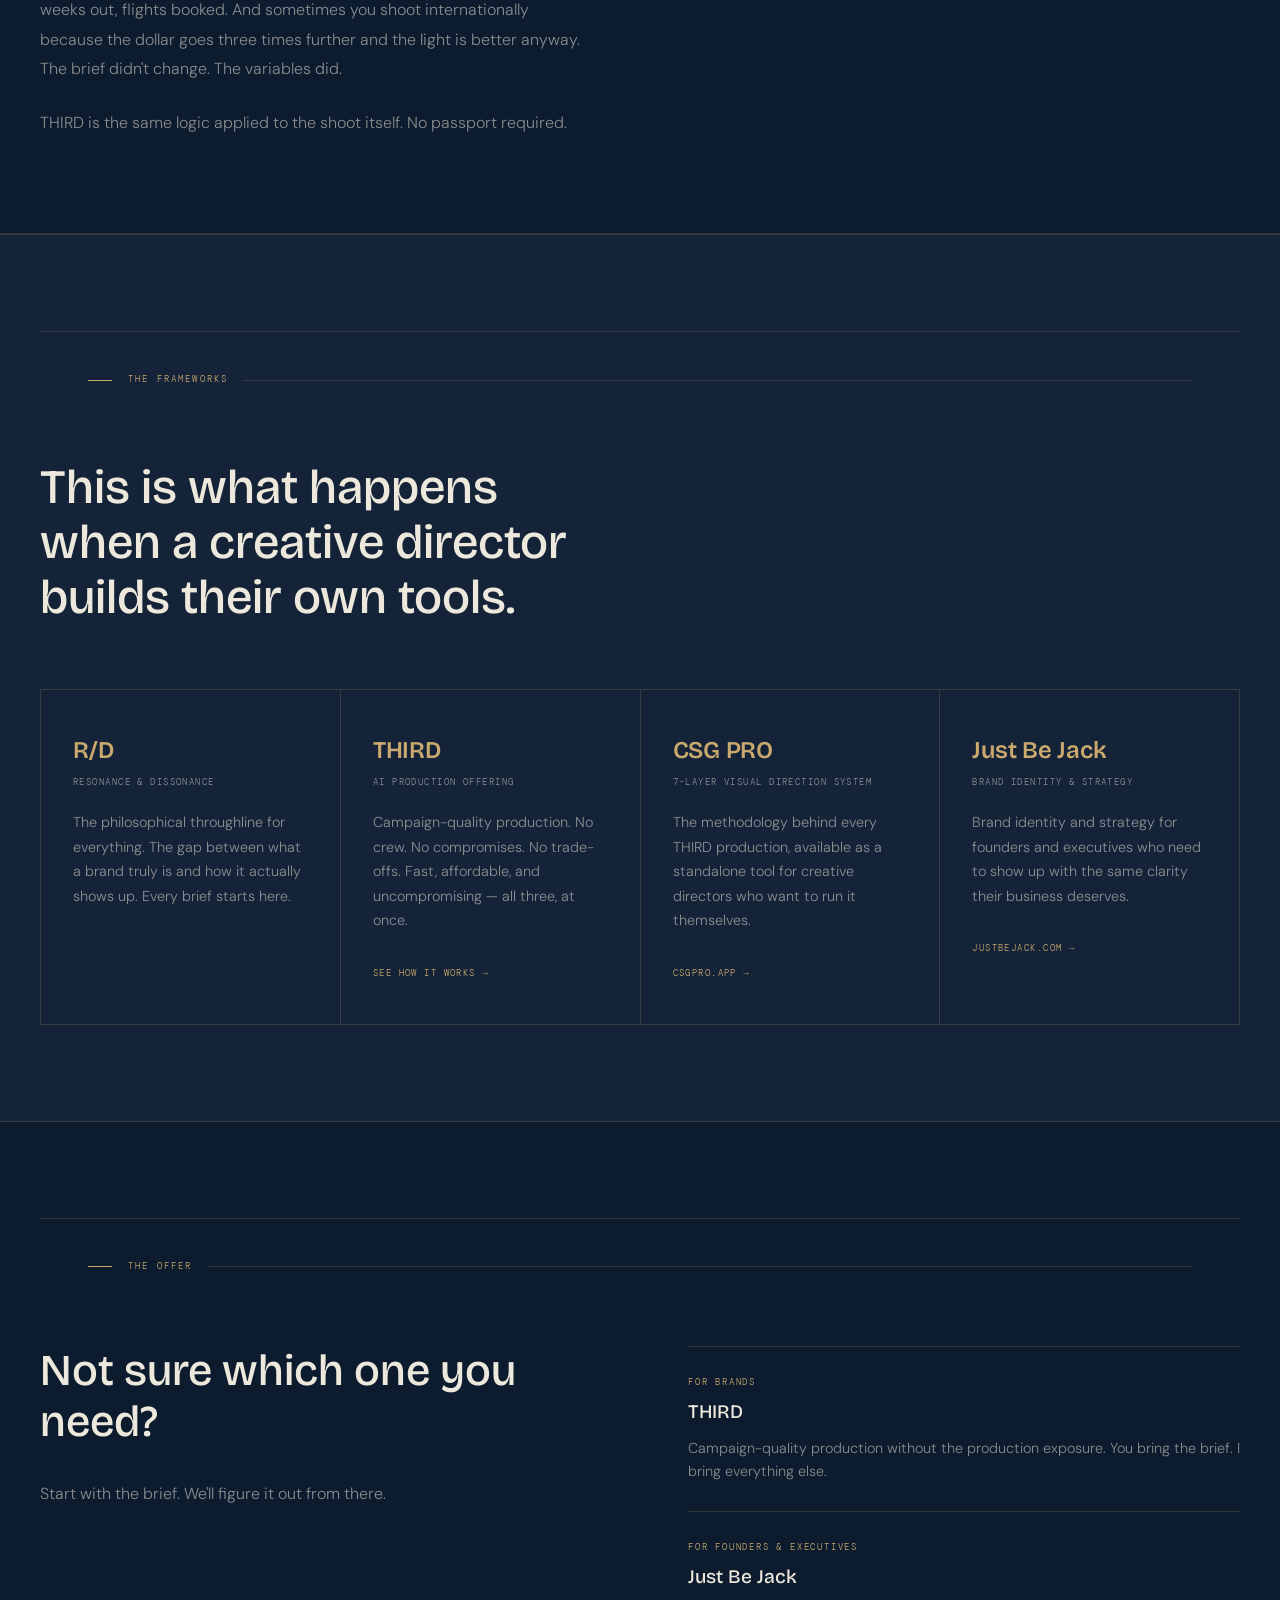
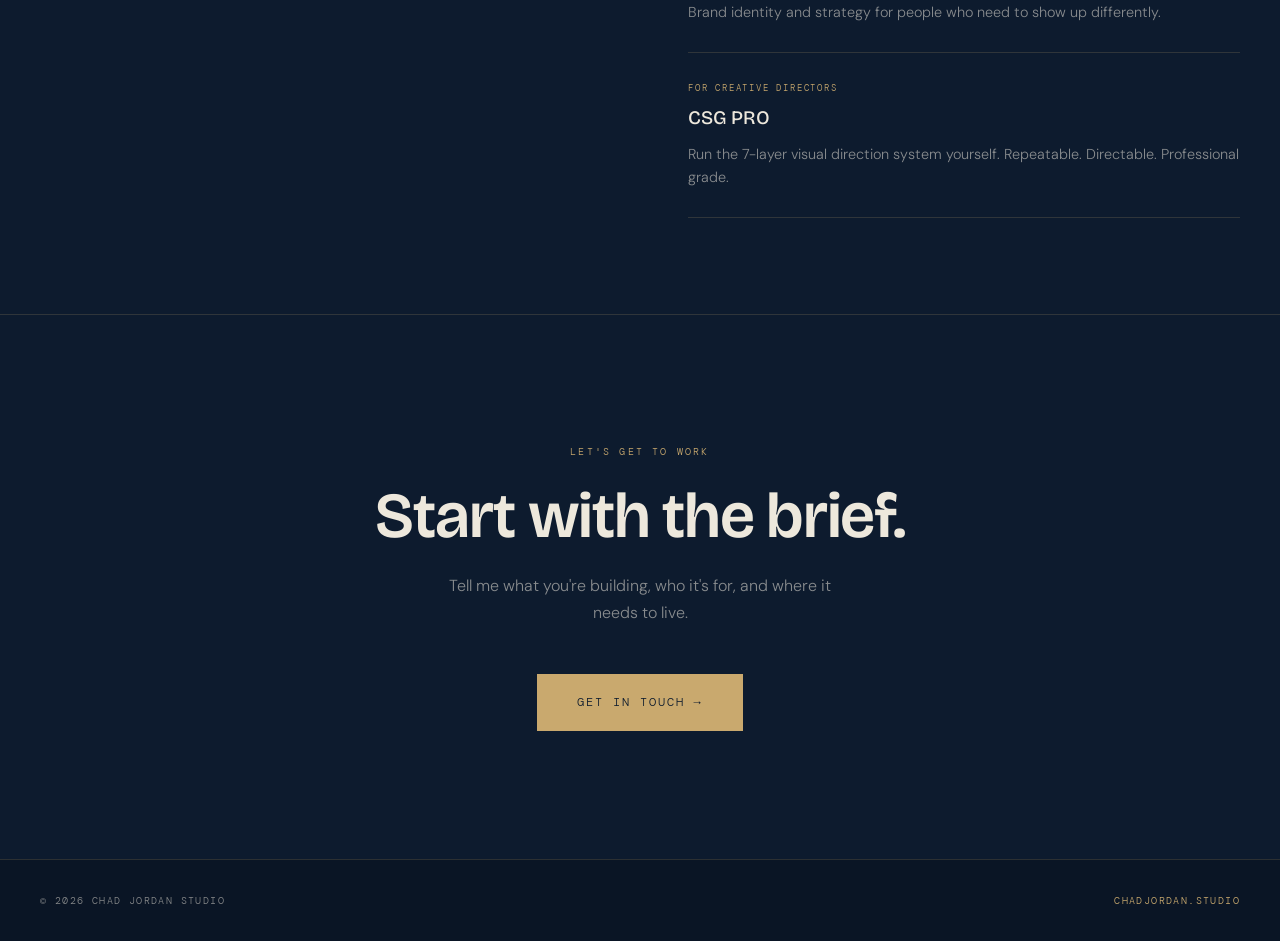
==== commit f5889956: "Add Subscription link to nav across all pages" ====
--- a/about.html
+++ b/about.html
@@ -281,6 +281,7 @@
     <li><a href="index.html#work">Work</a></li>
     <li><a href="about.html">About</a></li>
     <li><a href="third.html">THIRD</a></li>
+    <li><a href="subscription.html">Subscription</a></li>
     <li><a href="csgpro.html">CSG Pro</a></li>
     <li><a href="mailto:chad@justbejack.com">Contact</a></li>
   </ul>
@@ -295,6 +296,7 @@
     <li><a href="index.html#work">Work</a></li>
     <li><a href="about.html">About</a></li>
     <li><a href="third.html">THIRD</a></li>
+    <li><a href="subscription.html">Subscription</a></li>
     <li><a href="csgpro.html">CSG Pro</a></li>
     <li><a href="mailto:chad@justbejack.com">Contact</a></li>
   </ul>
